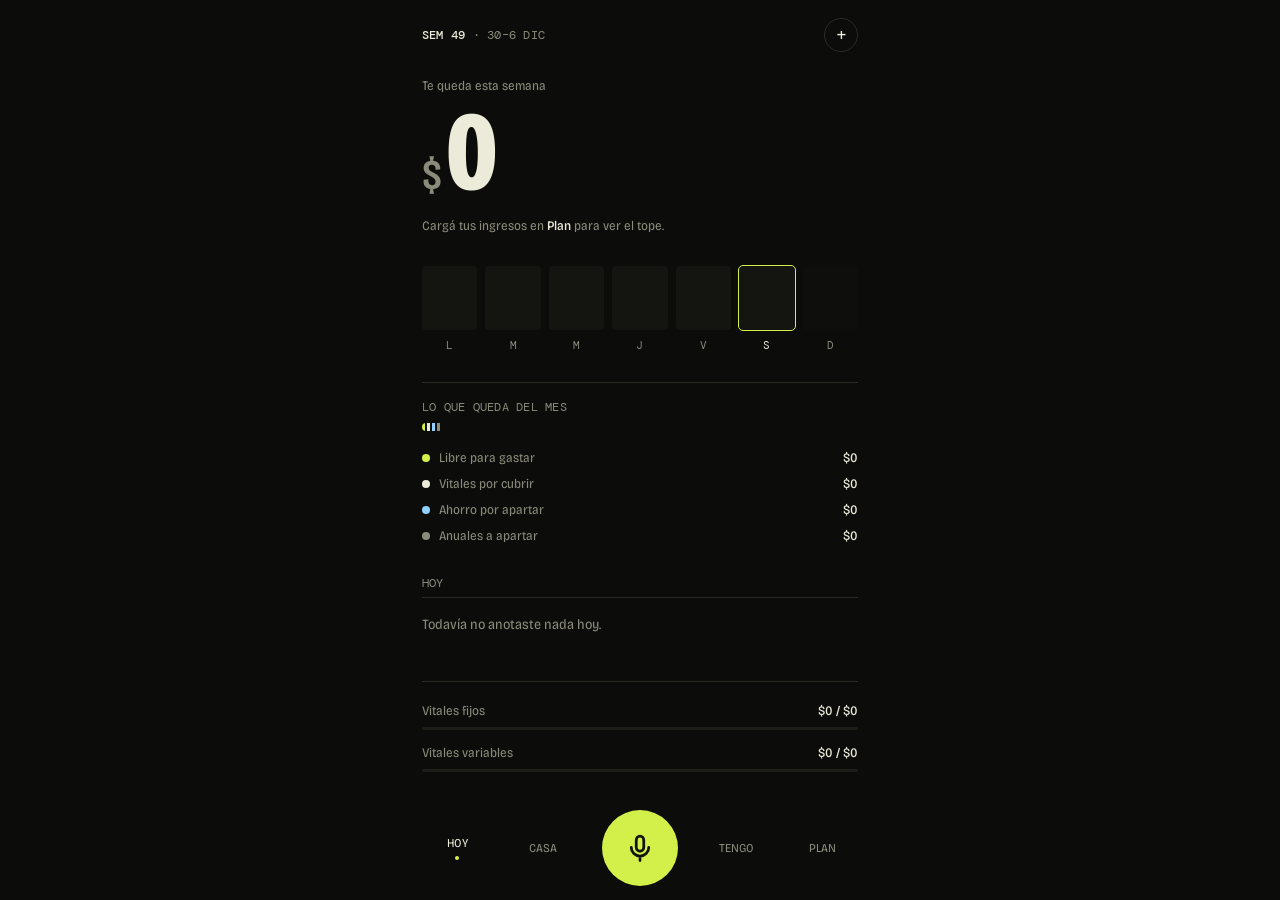
==== index.html @ 39b23d1e "Tope v2: íconos, pesos y dólares, patrimonio neto, bolsillos del mes Co-Authored-By: Claude Sonnet 5" ====
<!doctype html>
<html lang="es-AR">
<head>
<meta charset="utf-8">
<meta name="viewport" content="width=device-width,initial-scale=1,viewport-fit=cover">
<meta name="theme-color" content="#0c0d0b">
<meta name="apple-mobile-web-app-capable" content="yes">
<meta name="mobile-web-app-capable" content="yes">
<link rel="manifest" href="manifest.webmanifest">
<link rel="icon" href="icon.svg" type="image/svg+xml">
<link rel="apple-touch-icon" href="icon-192.png">
<title>Tope</title>
<style>
@font-face{font-family:"Bric";src:url(fonts/display.woff2) format("woff2");font-weight:200 800;font-stretch:75% 100%;font-display:swap}
@font-face{font-family:"Mono";src:url(fonts/mono400.woff2) format("woff2");font-weight:400;font-display:swap}
@font-face{font-family:"Mono";src:url(fonts/mono500.woff2) format("woff2");font-weight:500;font-display:swap}
:root{
  --ink:#0c0d0b; --ink2:#141510; --ink3:#1d1e18; --line:#2a2b23;
  --bone:#ecead9; --mute:#8b8b7b; --acc:#d3f04a; --acc-ink:#12140a; --hot:#ff6b4a;
  --safe-b:env(safe-area-inset-bottom,0px); --safe-t:env(safe-area-inset-top,0px);
}
*{box-sizing:border-box;-webkit-tap-highlight-color:transparent}
html,body{margin:0;height:100%;background:var(--ink);color:var(--bone);overflow:hidden}
body{font-family:"Bric",system-ui,sans-serif;font-stretch:90%;display:flex;justify-content:center}
#app{position:relative;width:100%;max-width:480px;height:100dvh;overflow:hidden;background:var(--ink)}
.mono{font-family:"Mono",ui-monospace,monospace;letter-spacing:.02em}
button{font:inherit;color:inherit;background:none;border:0;padding:0;cursor:pointer}
input,textarea{font:inherit;color:inherit}

/* pantallas */
.screen{position:absolute;inset:0;padding:calc(var(--safe-t) + 18px) 22px calc(112px + var(--safe-b));overflow-y:auto;display:none}
.screen.on{display:block}
.head{display:flex;justify-content:space-between;align-items:center;color:var(--mute);font-size:12px;text-transform:uppercase}
.head b{color:var(--bone);font-weight:500}

/* HOY */
.hero{margin-top:26px}
.hero .lbl{font-size:13px;color:var(--mute)}
.big{font-weight:800;font-stretch:75%;letter-spacing:-.03em;line-height:.9;font-size:clamp(64px,24vw,112px);margin:8px 0 0;font-variant-numeric:tabular-nums;white-space:nowrap}
.big.neg{color:var(--hot)}
.big small{font-size:.38em;letter-spacing:-.02em;margin-right:.08em;font-weight:600;color:var(--mute)}
.sub{margin-top:14px;font-size:13px;color:var(--mute);line-height:1.5}
.sub b{color:var(--bone);font-weight:500}

.week{display:grid;grid-template-columns:repeat(7,1fr);gap:8px;margin-top:30px}
.day{display:flex;flex-direction:column;align-items:center;gap:8px;font-size:11px;color:var(--mute)}
.day .col{width:100%;height:64px;background:var(--ink2);border-radius:4px;position:relative;overflow:hidden}
.day .fill{position:absolute;left:0;right:0;bottom:0;background:var(--bone);opacity:.85}
.day .fill.over{background:var(--hot)}
.day.today{color:var(--bone)}
.day.today .col{outline:1px solid var(--acc)}
.day .dot{width:6px;height:6px;border-radius:50%;border:1px solid var(--mute)}
.day .dot.on{background:var(--acc);border-color:var(--acc)}
.day.fut .col{opacity:.35}

.vit{margin-top:30px;border-top:1px solid var(--line);padding-top:16px}
.row{display:flex;justify-content:space-between;align-items:baseline;gap:12px;font-size:13px;color:var(--mute);padding:5px 0}
.row b{color:var(--bone);font-weight:500}
.meter{height:3px;background:var(--ink3);margin:3px 0 10px;border-radius:2px;overflow:hidden}
.meter i{display:block;height:100%;background:var(--bone)}
.meter i.hot{background:var(--hot)}

.list{margin-top:26px}
.list h3{margin:0 0 6px;font-size:12px;color:var(--mute);font-weight:400;text-transform:uppercase}
.item{display:flex;justify-content:space-between;gap:12px;padding:13px 0;border-top:1px solid var(--line);align-items:baseline}
.item .t{font-size:17px;line-height:1.2}
.item .c{font-size:12px;color:var(--mute);margin-top:3px}
.item .a{font-size:17px;font-variant-numeric:tabular-nums;white-space:nowrap}
.empty{color:var(--mute);font-size:14px;padding:18px 0;border-top:1px solid var(--line)}


/* barra inferior */
.bar{position:absolute;left:0;right:0;bottom:0;padding:14px 14px calc(14px + var(--safe-b));background:linear-gradient(to top,var(--ink) 72%,transparent);display:grid;grid-template-columns:1fr 1fr 1.25fr 1fr 1fr;align-items:center;justify-items:center;z-index:5;pointer-events:none}.bar>*{pointer-events:auto}
.tab{width:100%;font-size:12px;color:var(--mute);text-transform:uppercase;text-align:center;padding:10px 0}
.tab.on{color:var(--bone)}
.tab.on::after{content:"";display:block;width:4px;height:4px;border-radius:50%;background:var(--acc);margin:6px auto 0}
.mic{width:76px;height:76px;border-radius:50%;background:var(--acc);color:var(--acc-ink);display:grid;place-items:center;box-shadow:0 0 0 6px var(--ink)}
.mic svg{width:30px;height:30px}
.mic:active{transform:scale(.96)}
.plus{width:44px;height:44px;border-radius:50%;border:1px solid var(--line);display:grid;place-items:center;font-size:22px;color:var(--bone);background:var(--ink)}

/* sheet */
.veil{position:absolute;inset:0;background:rgba(0,0,0,.6);display:none;z-index:8}
.veil.on{display:block}
.sheet{position:absolute;left:0;right:0;bottom:0;background:var(--ink2);border-radius:22px 22px 0 0;padding:20px 22px calc(22px + var(--safe-b));z-index:9;transform:translateY(105%);transition:transform .26s cubic-bezier(.2,.8,.2,1);max-height:92dvh;overflow-y:auto}
.sheet.on{transform:none}
.sheet .grab{width:38px;height:4px;background:var(--line);border-radius:2px;margin:-8px auto 16px}
.amt{width:100%;background:none;border:0;border-bottom:1px solid var(--line);font-weight:800;font-stretch:75%;letter-spacing:-.04em;font-size:56px;padding:2px 0 8px;outline:none;font-variant-numeric:tabular-nums}
.amt::placeholder{color:var(--ink3)}
.desc{width:100%;background:none;border:0;border-bottom:1px solid var(--line);font-size:18px;padding:14px 0 10px;outline:none;margin-top:6px}
.desc::placeholder{color:var(--mute)}
.chips{display:flex;flex-wrap:wrap;gap:8px;margin-top:16px}
.chip{border:1px solid var(--line);border-radius:999px;padding:9px 14px;font-size:14px;color:var(--bone)}
.chip.on{background:var(--bone);color:var(--ink);border-color:var(--bone)}
.chip.sug{border-color:var(--acc);color:var(--acc)}
.chip.on.sug{background:var(--acc);color:var(--acc-ink)}
.preview{margin-top:16px;font-size:14px;color:var(--mute);min-height:20px;line-height:1.4}
.preview b{color:var(--bone);font-weight:500}
.preview.bad b{color:var(--hot)}
.go{margin-top:14px;width:100%;background:var(--acc);color:var(--acc-ink);border-radius:999px;padding:17px;font-weight:700;font-size:17px}
.go:disabled{background:var(--ink3);color:var(--mute)}
.del{margin-top:6px;width:100%;padding:14px;color:var(--hot);font-size:14px}
.toast{position:absolute;left:22px;right:22px;top:calc(var(--safe-t) + 14px);background:var(--bone);color:var(--ink);padding:13px 16px;border-radius:14px;font-size:14px;z-index:20;opacity:0;transform:translateY(-10px);transition:.25s;pointer-events:none}
.toast.on{opacity:1;transform:none}

/* CASA */
.house{margin:22px -6px 0}
.house svg{width:100%;height:auto;display:block}
.br{transition:opacity .4s}
.br.off{fill:#1e1f17}
.br.on{fill:#8a7f63}
.br.new{fill:var(--acc);animation:blink 2.4s infinite}
@keyframes blink{50%{opacity:.55}}
.smoke circle{fill:var(--mute);opacity:0;animation:up 4s infinite}
.smoke circle:nth-child(2){animation-delay:1.3s}.smoke circle:nth-child(3){animation-delay:2.6s}
@keyframes up{0%{opacity:.5;transform:translate(0,0) scale(.6)}100%{opacity:0;transform:translate(10px,-34px) scale(1.5)}}
.h2{font-weight:800;font-stretch:75%;letter-spacing:-.04em;font-size:40px;line-height:.95;margin:26px 0 6px}
.block{margin-top:26px;border-top:1px solid var(--line);padding-top:16px}
.block h3{margin:0 0 8px;font-weight:400;font-size:12px;color:var(--mute);text-transform:uppercase}
.wk{display:flex;justify-content:space-between;font-size:14px;padding:9px 0;border-top:1px solid var(--line);font-variant-numeric:tabular-nums}
.wk span:first-child{color:var(--mute)}

/* PLAN */
.fld{display:flex;justify-content:space-between;align-items:center;gap:14px;border-top:1px solid var(--line);padding:11px 0;font-size:14px;color:var(--mute)}
.fld input{width:150px;text-align:right;background:var(--ink2);border:1px solid var(--line);border-radius:8px;padding:9px 10px;color:var(--bone);font-size:15px;font-variant-numeric:tabular-nums;outline:none}
.fld input:focus{border-color:var(--acc)}
textarea.big-t{width:100%;min-height:120px;background:var(--ink2);border:1px solid var(--line);border-radius:10px;padding:12px;font-size:13px;outline:none;font-family:"Mono",monospace}
.btn2{margin-top:10px;border:1px solid var(--line);border-radius:999px;padding:12px 18px;font-size:14px}
.btn2.acc{border-color:var(--acc);color:var(--acc)}
.note{font-size:12px;color:var(--mute);line-height:1.5;margin-top:8px}

/* v2: íconos, bolsillos, moneda, patrimonio */
.ic{--c:#8b8b7b;width:36px;height:36px;flex:none;border-radius:11px;display:grid;place-items:center;color:var(--c);background:color-mix(in srgb,var(--c) 15%,transparent)}
.ic svg{width:19px;height:19px;fill:none;stroke:currentColor;stroke-width:1.7;stroke-linecap:round;stroke-linejoin:round}
.ic.sm{width:22px;height:22px;border-radius:7px}.ic.sm svg{width:13px;height:13px}
.item{align-items:center}
.item .l{display:flex;gap:13px;align-items:center;min-width:0}
.item .a{text-align:right}
.item .a small{display:block;font-size:11px;color:var(--mute);margin-top:2px}
.chip{display:inline-flex;align-items:center;gap:8px}
.chip.on .ic{color:var(--ink);background:rgba(12,13,11,.12)}
.chip .ic.sm{margin-left:-6px}
.plus.sm{width:34px;height:34px;font-size:18px;line-height:1}
.seg{display:flex;height:8px;border-radius:4px;overflow:hidden;gap:2px;margin:6px 0 14px}.seg i{display:block;min-width:3px}
.dot2{display:inline-block;width:8px;height:8px;border-radius:50%;margin-right:9px}
.amtrow{display:flex;align-items:flex-end;gap:10px}.amtrow .amt{flex:1;min-width:0}
.cur{display:flex;border:1px solid var(--line);border-radius:999px;padding:3px;margin-bottom:8px;flex:none}
.cur button{padding:7px 12px;border-radius:999px;font-size:13px;color:var(--mute)}
.cur button.on{background:var(--bone);color:var(--ink)}
.nwbig{font-weight:800;font-stretch:75%;letter-spacing:-.04em;line-height:.95;font-size:clamp(46px,15.5vw,76px);margin:10px 0 0;white-space:nowrap;font-variant-numeric:tabular-nums}
.nwbig small{font-size:.4em;color:var(--mute);font-weight:600;margin-right:.1em}
.spark{display:none;width:100%;height:auto;margin-top:20px}
.quick{display:flex;flex-wrap:wrap;gap:8px;margin-top:12px}
#n-view{color:var(--acc);text-transform:uppercase}
</style>
</head>
<body>
<div id="app">

<!-- HOY -->
<section class="screen on" id="s-hoy">
  <div class="head mono"><span id="h-week"></span><button class="plus sm" id="plus" aria-label="Anotar a mano">+</button></div>
  <div class="hero">
    <div class="lbl">Te queda esta semana</div>
    <div class="big" id="big"></div>
    <div class="sub" id="sub"></div>
  </div>
  <div class="week" id="week"></div>
  <div class="vit" id="pock"></div>
  <div class="list"><h3 class="mono">Hoy</h3><div id="today"></div></div>
  <div class="vit" id="vit"></div>
</section>

<!-- CASA -->
<section class="screen" id="s-casa">
  <div class="head mono"><span>La casa</span><span>meta propia</span></div>
  <div class="h2" id="c-title"></div>
  <div class="sub" id="c-sub"></div>
  <div class="house" id="house"></div>
  <div class="block"><h3 class="mono">Ahorro de este mes</h3><div id="c-save"></div></div>
  <div class="block"><h3 class="mono">Colchón</h3><div id="c-cush"></div></div>
  <div class="block"><h3 class="mono">Conciliar con tus cuentas</h3><div id="c-conc"></div></div>
  <div class="block"><h3 class="mono">Semanas</h3><div id="c-weeks"></div></div>
</section>

<!-- TENGO -->
<section class="screen" id="s-tengo">
  <div class="head mono"><span>Patrimonio</span><button class="mono" id="n-view"></button></div>
  <div class="hero"><div class="lbl">Lo que tenés menos lo que debés</div><div class="nwbig" id="nw-big"></div><div class="sub" id="nw-sub"></div></div>
  <svg class="spark" id="nw-spark" viewBox="0 0 300 70"></svg>
  <div class="list"><h3 class="mono">Tengo</h3><div id="nw-a"></div></div>
  <div class="list"><h3 class="mono">Debo</h3><div id="nw-d"></div></div>
  <button class="btn2 acc" id="nw-add">Agregar</button>
</section>

<!-- PLAN -->
<section class="screen" id="s-plan">
  <div class="head mono"><span>Plan</span><span>criterio pesimista</span></div>
  <div class="h2">Los números<br>de base</div>
  <div class="block" id="p-fields"></div>
  <div class="block">
    <h3 class="mono">Cotización del dólar</h3>
    <div class="note" style="margin:0 0 10px">La fijás vos arriba. Si querés, traé la del día y tocá una.</div>
    <button class="btn2 acc" id="fxGo">Ver cotizaciones de hoy</button>
    <div class="quick" id="fxList"></div>
  </div>
  <div class="block" id="p-calc"></div>
  <div class="block">
    <h3 class="mono">Pasame un lote</h3>
    <div class="note" style="margin:0 0 10px">Mandale a Claude la foto del ticket o la captura. Te devuelve líneas con este formato (fecha | monto | categoría | detalle). Pegalas acá.</div>
    <textarea class="big-t" id="lote" placeholder="11/11 | 25000 | Combustible | YPF"></textarea>
    <button class="btn2 acc" id="loteGo">Importar</button>
  </div>
  <div class="block">
    <h3 class="mono">Reglas de categoría</h3>
    <div class="note" style="margin:0 0 10px">Una por línea: palabra = categoría. La app también aprende sola cuando corregís una.</div>
    <textarea class="big-t" id="rules" style="min-height:170px"></textarea>
    <button class="btn2" id="rulesSave">Guardar reglas</button>
  </div>
  <div class="block">
    <h3 class="mono">Respaldo</h3>
    <button class="btn2" id="exp">Copiar todo</button>
    <button class="btn2" id="imp">Pegar respaldo</button>
  </div>
</section>

<div class="bar">
  <button class="tab on" data-t="hoy">Hoy</button>
  <button class="tab" data-t="casa">Casa</button>
  <button class="mic" id="mic" aria-label="Dictar un gasto"><svg viewBox="0 0 24 24" fill="none" stroke="currentColor" stroke-width="2.2" stroke-linecap="round"><rect x="9" y="2.5" width="6" height="12" rx="3"/><path d="M5 11.5a7 7 0 0 0 14 0M12 18.5V22"/></svg></button>
  <button class="tab" data-t="tengo">Tengo</button>
  <button class="tab" data-t="plan">Plan</button>
</div>

<div class="veil" id="veil"></div>
<div class="sheet" id="sheet">
  <div class="grab"></div>
  <div class="amtrow"><input class="amt" id="amt" inputmode="numeric" placeholder="0" autocomplete="off"><div class="cur" id="cur"><button data-k="ARS" class="on">$</button><button data-k="USD">US$</button></div></div><div class="note" id="conv" style="min-height:0;margin:6px 0 0"></div>
  <input class="desc" id="desc" placeholder="¿qué fue? ej: ypf veinticinco mil" autocomplete="off"><div class="note" id="offhint" style="display:none">Tocá el micrófono de tu teclado y decilo. Ej: ypf veinticinco mil</div>
  <div class="chips" id="chips"></div>
  <div class="preview" id="preview"></div>
  <button class="go" id="save">Guardar</button>
  <button class="del" id="del" style="display:none">Borrar este gasto</button>
</div>

<div class="sheet" id="sheet2">
  <div class="grab"></div>
  <div class="cur" id="n-type" style="margin-bottom:12px;width:max-content"><button data-k="A" class="on">Tengo</button><button data-k="D">Debo</button></div>
  <div class="amtrow"><input class="amt" id="n-amt" inputmode="numeric" placeholder="0" autocomplete="off"><div class="cur" id="n-cur"><button data-k="ARS" class="on">$</button><button data-k="USD">US$</button></div></div>
  <input class="desc" id="n-name" placeholder="Nombre. ej: Mercado Pago" autocomplete="off">
  <div class="chips" id="n-kinds"></div>
  <div class="chips"><button class="chip" id="n-off"></button></div>
  <button class="go" id="n-save">Guardar</button>
  <button class="del" id="n-del" style="display:none">Borrar</button>
</div>

<div class="toast" id="toast"></div>
</div>

<script>
/* ============ DATOS BASE ============ */
const CATS=[
 // id, etiqueta, capa
 ["super","Supermercado","fv"],["verdu","Verdulería, carnicería y panadería","fv"],
 ["perra-c","Perra · comida","fv"],["perra-v","Perra · veterinaria","fv"],
 ["farm","Farmacia","fv"],["salud","Salud y doctor","fv"],
 ["ropa-e","Ropa esencial","fv"],["hogar","Hogar y reparaciones","fv"],
 ["comb","Combustible","fv"],["auto","Mantenimiento del auto","fv"],["transp","Transporte","fv"],
 ["alq","Alquiler","ff"],["net","Internet","ff"],["cel","Celular","ff"],["seg-a","Seguro del auto","ff"],
 ["deliv","Delivery","d"],["resto","Restaurante y salidas","d"],["juntada","Juntadas","d"],
 ["ropa-s","Ropa para salir","d"],["regalo","Regalos y gustos","d"],["gym","Gimnasio y deporte","d"],
 ["subs","Suscripciones y streaming","d"],["pelu","Peluquería y cuidado","d"],["tec","Electrónica","d"],
 ["viaje","Vacaciones y viajes","d"],["curso","Cursos y libros","d"],["otro","Otros","d"],
 ["imprev","Imprevisto (sale del fondo)","x"],["anual","Pago de gasto anual","an"],
 ["ah-inv","Ahorro · Inversiones","ah"],["ah-imp","Ahorro · Imprevistos","ah"],["ah-casa","Ahorro · Casa propia","ah"],["ah-vac","Ahorro · Vacaciones","ah"],
 ["in-sueldo","Ingreso · Sueldo","in"],["in-otro","Ingreso · Otros ingresos","in"],["cuentas","Movimiento entre cuentas","x"]
];
const CAT=Object.fromEntries(CATS.map(c=>[c[0],{id:c[0],l:c[1],k:c[2]}]));
const CAPA={ff:"Fijo vital",fv:"Variable vital",d:"Discrecional",x:"Fuera del tope",an:"Anual",ah:"Ahorro",in:"Ingreso"};
/* ---- íconos y colores ---- */
const ICO={
 cart:'<circle cx="9" cy="20" r="1.4"/><circle cx="18" cy="20" r="1.4"/><path d="M3 4h2.5l2.2 11h10.6l2-8H6.2"/>',
 apple:'<path d="M12 7.5c-2-2-6-1-6 4 0 5 3 9 6 9s6-4 6-9c0-5-4-6-6-4z"/><path d="M12 7.5c0-2 1-3.5 3-4.5"/>',
 paw:'<circle cx="6.5" cy="10" r="1.8"/><circle cx="11" cy="6.5" r="1.8"/><circle cx="16" cy="7.5" r="1.8"/><circle cx="19" cy="12" r="1.6"/><path d="M12 12c-3 0-5.5 3-5.5 5.2 0 2 2 2.3 5.5 2.3s5.5-.3 5.5-2.3C17.5 15 15 12 12 12z"/>',
 pill:'<g transform="rotate(-40 12 12)"><rect x="3" y="8.5" width="18" height="7" rx="3.5"/><path d="M12 8.5v7"/></g>',
 heart:'<path d="M12 20s-7-4.4-7-10a4 4 0 0 1 7-2.5A4 4 0 0 1 19 10c0 5.6-7 10-7 10z"/>',
 shirt:'<path d="M8 4L3 7l2 4 3-1v10h8V10l3 1 2-4-5-3a4 4 0 0 1-8 0z"/>',
 home:'<path d="M4 11l8-7 8 7v9H4z"/><path d="M10 20v-6h4v6"/>',
 fuel:'<path d="M5 20V5a1 1 0 0 1 1-1h7a1 1 0 0 1 1 1v15M4 20h11"/><path d="M7.5 8h4M14 9h2.5a1.5 1.5 0 0 1 1.5 1.5V16a1.5 1.5 0 0 0 3 0V8l-3-3"/>',
 car:'<path d="M4 16v-4l2-5h12l2 5v4M4 16h16M4 16v2.5h3V16M17 16v2.5h3V16"/><circle cx="7.5" cy="13" r=".7"/><circle cx="16.5" cy="13" r=".7"/>',
 bus:'<rect x="5" y="4" width="14" height="13" rx="2"/><path d="M5 11h14M8 20v-3M16 20v-3"/><circle cx="8.5" cy="14" r=".7"/><circle cx="15.5" cy="14" r=".7"/>',
 key:'<circle cx="8" cy="12" r="3.5"/><path d="M11.5 12H21M18 12v3M15 12v2"/>',
 wifi:'<path d="M3 9a14 14 0 0 1 18 0M6 12.5a9.5 9.5 0 0 1 12 0M9 16a5 5 0 0 1 6 0"/><circle cx="12" cy="19" r=".8"/>',
 phone:'<rect x="7" y="3" width="10" height="18" rx="2"/><path d="M11 18h2"/>',
 shield:'<path d="M12 3l8 3v6c0 5-3.5 8-8 9-4.5-1-8-4-8-9V6z"/>',
 bag:'<path d="M5 8h14l-1 12H6z"/><path d="M9 8V6a3 3 0 0 1 6 0v2"/>',
 fork:'<path d="M7 3v8M5 3v5a2 2 0 0 0 4 0V3M7 11v10M17 3c-2 2-3 5-3 8h3v10"/>',
 users:'<circle cx="9" cy="8" r="3"/><path d="M3 20c0-3.5 2.7-6 6-6s6 2.5 6 6"/><circle cx="17" cy="9" r="2.4"/><path d="M16 14.2c3 0 5 2 5 5.3"/>',
 gift:'<rect x="4" y="10" width="16" height="10" rx="1"/><rect x="3" y="7" width="18" height="3"/><path d="M12 7v13M12 7c-1.5-3.5-5-3-4.5-.8M12 7c1.5-3.5 5-3 4.5-.8"/>',
 dumbbell:'<path d="M3 10v4M6 8v8M18 8v8M21 10v4M6 12h12"/>',
 play:'<rect x="3" y="5" width="18" height="14" rx="3"/><path d="M10.5 9.5v5l4-2.5z"/>',
 scissors:'<circle cx="6" cy="7" r="2.5"/><circle cx="6" cy="17" r="2.5"/><path d="M8 8.5L20 18M8 15.5L20 6"/>',
 laptop:'<rect x="5" y="5" width="14" height="10" rx="1.5"/><path d="M2.5 19h19"/>',
 plane:'<path d="M21 4L10 14M21 4l-6 17-3-7-7-3z"/>',
 book:'<path d="M5 4h13a1 1 0 0 1 1 1v14a1 1 0 0 1-1 1H5zM5 4v16M9 8h6"/>',
 dots:'<circle cx="6" cy="12" r="1.3"/><circle cx="12" cy="12" r="1.3"/><circle cx="18" cy="12" r="1.3"/>',
 bolt:'<path d="M13 3L5 13h6l-1 8 8-10h-6z"/>',
 cal:'<rect x="4" y="5" width="16" height="15" rx="2"/><path d="M4 10h16M9 3v4M15 3v4"/>',
 trend:'<path d="M3 17l6-6 4 4 8-9M15 6h6v6"/>',
 sun:'<circle cx="12" cy="12" r="4"/><path d="M12 2v3M12 19v3M2 12h3M19 12h3M5 5l2 2M17 17l2 2M19 5l-2 2M7 17l-2 2"/>',
 down:'<path d="M12 3v12M7 10l5 5 5-5M4 20h16"/>',
 swap:'<path d="M4 8h14l-3-3M20 16H6l3 3"/>',
 wallet:'<rect x="3" y="6" width="18" height="13" rx="2"/><path d="M3 10h18M16 14.5h2"/>',
 card:'<rect x="3" y="5" width="18" height="14" rx="2"/><path d="M3 10h18M7 15h4"/>',
 bank:'<path d="M3 9l9-5 9 5M5 9v9M9.5 9v9M14.5 9v9M19 9v9M3 20h18"/>',
 coin:'<circle cx="12" cy="12" r="8.5"/><path d="M12 7.5v9M9.5 10c0-.9 1-1.5 2.5-1.5s2.5.6 2.5 1.5c0 2-5 1-5 3 0 .9 1 1.5 2.5 1.5s2.5-.6 2.5-1.5"/>'
};
const COL={A:"#f2c66d",V:"#c3a2ff",R:"#ff8f7a",S:"#8fd0ff",G:"#9be3a3",P:"#ff9fcf",L:"#d3f04a",M:"#8b8b7b"};
const CI={super:["cart","A"],verdu:["apple","A"],"perra-c":["paw","V"],"perra-v":["paw","V"],farm:["pill","R"],salud:["heart","R"],"ropa-e":["shirt","P"],hogar:["home","S"],comb:["fuel","G"],auto:["car","G"],transp:["bus","G"],alq:["key","S"],net:["wifi","S"],cel:["phone","S"],"seg-a":["shield","S"],deliv:["bag","A"],resto:["fork","A"],juntada:["users","A"],"ropa-s":["shirt","P"],regalo:["gift","P"],gym:["dumbbell","G"],subs:["play","V"],pelu:["scissors","P"],tec:["laptop","S"],viaje:["plane","S"],curso:["book","V"],otro:["dots","M"],imprev:["bolt","R"],anual:["cal","M"],"ah-inv":["trend","L"],"ah-imp":["shield","L"],"ah-casa":["home","L"],"ah-vac":["sun","L"],"in-sueldo":["down","L"],"in-otro":["down","L"],cuentas:["swap","M"]};
function icoHtml(n,c,sm){return `<span class="ic${sm?" sm":""}" style="--c:${COL[c]||c}"><svg viewBox="0 0 24 24">${ICO[n]||ICO.dots}</svg></span>`}
function ic(id,sm){const x=CI[id]||["dots","M"];return icoHtml(x[0],x[1],sm)}
/* patrimonio: id, etiqueta, ícono, color, moneda habitual, 1=es algo que tengo */
const KINDS=[["cuenta","Cuenta o efectivo","wallet","S","ARS",1],["nexo","Nexo","coin","L","USD",1],["inv","Inversiones","trend","L","USD",1],["acc","Acciones","trend","A","USD",1],["cripto","Cripto","coin","A","USD",1],["auto","Auto","car","G","ARS",1],["inm","Inmueble","home","S","USD",1],["tarj","Tarjeta","card","R","ARS",0],["prest","Préstamo","bank","R","ARS",0],["otro","Otro","dots","M","ARS",1]];
const fmtU=n=>{const r=Math.round(n);return (r<0?"-":"")+"US$ "+Math.abs(r).toLocaleString("es-AR")};
const DEF_RULES=`ypf=comb
shell=comb
axion=comb
nafta=comb
gnc=comb
coto=super
carrefour=super
jumbo=super
disco=super
dia=super
changomas=super
super=super
verdu=verdu
carnicer=verdu
panader=verdu
pan=verdu
fiambre=verdu
pro plan=perra-c
royal canin=perra-c
balanceado=perra-c
alimento=perra-c
vet=perra-v
vacuna=perra-v
farmacia=farm
farmacity=farm
medicamento=farm
doctor=salud
consulta=salud
pedidosya=deliv
pedidos ya=deliv
rappi=deliv
delivery=deliv
resto=resto
restaurante=resto
cafe=resto
café=resto
bar=resto
birra=resto
cerveza=resto
pizza=resto
empanadas=resto
helado=resto
asado=resto
netflix=subs
spotify=subs
youtube=subs
apple=subs
gimnasio=gym
gym=gym
uber=transp
cabify=transp
sube=transp
colectivo=transp
tren=transp
alquiler=alq
internet=net
flow=net
celular=cel
claro=cel
movistar=cel
seguro=seg-a
peluquer=pelu
ropa=ropa-e
remera=ropa-e
zapatillas=ropa-e
buzo=ropa-e
regalo=regalo
mercadolibre=otro
mercado libre=otro
curso=curso
libro=curso
inversion=ah-inv
inversión=ah-inv
sueldo=in-sueldo
cobre=in-sueldo`;
const DEF_PLAN={sA:0,sC:0,bono:0,fx:1500,otros:0,pct:25,wk:4,ff:0,fv:0,colchonActual:0,guerra:0,metaUSD:100000,casaUSD0:0,
  anuales:[["VTV del auto",0,1],["Revisión de GNC (oblea)",0,1],["Patente",0,1],["Matrícula",0,1]]};

/* ============ ESTADO ============ */
const KEY="tope.v1";
let S=load();
function load(){try{const j=JSON.parse(localStorage.getItem(KEY));if(j&&j.e){j.plan=Object.assign({},DEF_PLAN,j.plan);j.wkTope=j.wkTope||{};j.checks=j.checks||[];j.nw=j.nw||{items:[]};j.nwHist=j.nwHist||{};return j}}catch(e){}
  return {e:[],plan:JSON.parse(JSON.stringify(DEF_PLAN)),rules:DEF_RULES,wkTope:{},checks:[],start:null,nw:{items:[]},nwHist:{},v:3}}
function save(){try{localStorage.setItem(KEY,JSON.stringify(S))}catch(e){}}
const $=id=>document.getElementById(id);

/* ============ FECHAS / DINERO ============ */
const iso=d=>d.getFullYear()+"-"+String(d.getMonth()+1).padStart(2,"0")+"-"+String(d.getDate()).padStart(2,"0");
const fromIso=s=>{const [y,m,d]=s.split("-").map(Number);return new Date(y,m-1,d)};
const addDays=(d,n)=>{const x=new Date(d);x.setDate(x.getDate()+n);return x};
const monday=d=>{const x=new Date(d);x.setHours(0,0,0,0);const w=(x.getDay()+6)%7;x.setDate(x.getDate()-w);return x};
const NOW=()=>window.__now?new Date(window.__now):new Date();
const fmt=n=>{const r=Math.round(n);return (r<0?"-":"")+"$"+Math.abs(r).toLocaleString("es-AR")};
const MES=["ene","feb","mar","abr","may","jun","jul","ago","sep","oct","nov","dic"];
const DIAS=["L","M","M","J","V","S","D"];
const norm=s=>s.toLowerCase().normalize("NFD").replace(/[̀-ͯ]/g,"");

/* ============ CÁLCULO ============ */
function lastBiz(y,m){const d=new Date(y,m+1,0);while(d.getDay()===0||d.getDay()===6)d.setDate(d.getDate()-1);return d}
function monthKey(d){return d.getFullYear()+"-"+String(d.getMonth()+1).padStart(2,"0")}
function incM(e){ // a qué mes cuenta un ingreso: si cae el último día hábil o después, es del mes siguiente
  if(e.m)return e.m;
  const d=fromIso(e.d), lb=lastBiz(d.getFullYear(),d.getMonth());
  return d>=lb?monthKey(new Date(d.getFullYear(),d.getMonth()+1,1)):monthKey(d);
}
function vitBase(kind,est){ // promedio de los últimos 4 meses completos; sin historial, el estimado inicial
  const now=NOW(), tot=[];
  for(let i=1;i<=4;i++){
    const mk=monthKey(new Date(now.getFullYear(),now.getMonth()-i,1));
    const t=S.e.filter(e=>e.d.slice(0,7)===mk&&CAT[e.c].k===kind).reduce((a,e)=>a+e.a,0);
    if(t>0)tot.push(t);
  }
  if(!tot.length)return {v:est,auto:false,n:0};
  const avg=tot.reduce((a,b)=>a+b,0)/tot.length;
  return {v:Math.max(avg,tot[0]),auto:true,n:tot.length}; // pesimista: nunca menos que el mes más reciente
}
function planCalc(){
  const p=S.plan, now=NOW(), mk=iso(now).slice(0,7);
  const anual=13*(p.sA+p.sC)+4*p.bono*p.fx+12*p.otros;
  const esp=anual/12, ahorro=esp*p.pct/100;
  const prov=p.anuales.reduce((a,x)=>a+(x[1]&&x[2]?x[1]/(x[2]*12):0),0);
  const sp=k=>S.e.filter(e=>e.d.slice(0,7)===mk&&CAT[e.c].k===k).reduce((a,e)=>a+e.a,0);
  const ffS=sp("ff"), fvS=sp("fv");
  const bF=vitBase("ff",p.ff), bV=vitBase("fv",p.fv);
  const ff=Math.max(ffS,bF.v), fv=Math.max(fvS,bV.v);
  const libre=esp-ahorro-ff-fv-prov;
  const tope=Math.max(libre,0)/p.wk;
  return {anual,esp,ahorro,prov,ffS,fvS,ff,fv,libre,tope,vit:bF.v+bV.v,bF,bV,ahS:sp("ah"),extras:S.e.filter(e=>incM(e)===mk&&e.c==="in-otro").reduce((a,e)=>a+e.a,0),mk};
}
function discIn(a,b){ // gasto discrecional entre fechas iso inclusive
  return S.e.filter(e=>e.d>=a&&e.d<=b&&CAT[e.c].k==="d").reduce((s,e)=>s+e.a,0);
}
function state(){
  const c=planCalc(), now=NOW(), mon=monday(now), monI=iso(mon);
  if(!S.start){S.start=monI;save()}
  if(!S.wkTope[monI]){S.wkTope[monI]=c.tope;save()}
  let carry=0; const weeks=[];
  for(let w=fromIso(S.start);iso(w)<monI;w=addDays(w,7)){
    const wi=iso(w), t=S.wkTope[wi]??c.tope, sp=discIn(wi,iso(addDays(w,6)));
    carry+=t-sp;
    weeks.push({w:wi,t,sp,carry});
  }
  const spentWeek=discIn(monI,iso(addDays(mon,6)));
  const tope=S.wkTope[monI];
  const left=tope+carry-spentWeek;
  const dow=(now.getDay()+6)%7, daysLeft=7-dow;
  const first=iso(new Date(now.getFullYear(),now.getMonth(),1)),last=iso(new Date(now.getFullYear(),now.getMonth()+1,0));
  let cIn=0;weeks.forEach(w=>{if(iso(addDays(fromIso(w.w),6))<first)cIn=w.carry});
  const spentMonth=discIn(first,last),monthCap=c.libre+cIn,monthLeft=monthCap-spentMonth;
  return {c,mon,monI,carry,weeks,spentWeek,tope,left,daysLeft,perDay:left/daysLeft,todayI:iso(now),spentMonth,monthCap,monthLeft};
}

/* ============ RENDER ============ */
function render(){
  const st=state(), now=NOW();
  const sd=st.mon, ed=addDays(sd,6);
  $("h-week").innerHTML=`<b>Sem ${weekNum(sd)}</b> · ${sd.getDate()}–${ed.getDate()} ${MES[ed.getMonth()]}`;
  
  const big=$("big"); big.className="big"+(st.left<0?" neg":"");
  big.innerHTML=`<small>$</small>${(st.left<0?"−":"")+Math.abs(Math.round(st.left)).toLocaleString("es-AR")}`;
  const carryTxt=st.weeks.length?` ${st.carry>=0?"+":"−"} <b>${fmt(Math.abs(st.carry))}</b> de arrastre`:"";
  $("sub").innerHTML=(st.left<0
    ? `Te pasaste. Arrancás la próxima con <b>${fmt(st.left)}</b>.`
    : `<b>${fmt(st.perDay)}</b> por día hasta el domingo`)+`<br>(mes: <b>${fmt(st.monthLeft)}</b>)`;
  if(!st.c.esp)$("sub").innerHTML="Cargá tus ingresos en <b>Plan</b> para ver el tope.";
  const dayLimit=Math.max(st.tope/7,1);
  let h="";
  for(let i=0;i<7;i++){
    const d=addDays(st.mon,i), di=iso(d), sp=discIn(di,di), fut=di>st.todayI;
    const pct=Math.min(100,sp/(dayLimit*2)*100);
    h+=`<div class="day ${di===st.todayI?"today":""} ${fut?"fut":""}"><div class="col"><div class="fill ${sp>dayLimit*1.5?"over":""}" style="height:${pct}%"></div></div><span class="mono">${DIAS[i]}</span></div>`;
  }
  $("week").innerHTML=h;
  const c=st.c;
  $("vit").innerHTML=`
   <div class="row"><span>Vitales fijos</span><b>${fmt(c.ffS)} / ${fmt(c.bF.v)}</b></div>
   <div class="meter"><i class="${c.ffS>c.bF.v?"hot":""}" style="width:${Math.min(100,c.ffS/Math.max(c.bF.v,1)*100)}%"></i></div>
   <div class="row"><span>Vitales variables</span><b>${fmt(c.fvS)} / ${fmt(c.bV.v)}</b></div>
   <div class="meter"><i class="${c.fvS>c.bV.v?"hot":""}" style="width:${Math.min(100,c.fvS/Math.max(c.bV.v,1)*100)}%"></i></div>`;
  const td=S.e.filter(e=>e.d===st.todayI).sort((a,b)=>b.ts-a.ts);
  $("today").innerHTML=td.length?td.map(e=>`<div class="item" data-id="${e.id}"><div class="l">${ic(e.c)}<div><div class="t">${esc(e.t||CAT[e.c].l)}</div><div class="c mono">${CAT[e.c].l}${e.cur==="USD"?" · US$ "+e.u:""}</div></div></div><div class="a">${fmt(e.a)}</div></div>`).join(""):`<div class="empty">Todavía no anotaste nada hoy.</div>`;
  renderCasa(st);renderPlan(st);renderPock(st);renderTengo();
}
function weekNum(d){const t=new Date(d);t.setDate(t.getDate()+3);const y=new Date(t.getFullYear(),0,4);return 1+Math.round(((t-y)/864e5-3+((y.getDay()+6)%7))/7)}
function esc(s){return (s||"").replace(/[&<>"]/g,m=>({"&":"&amp;","<":"&lt;",">":"&gt;",'"':"&quot;"}[m]))}

/* ---- la casa de ladrillos ---- */
const POLY=[[30,114],[150,24],[270,114],[270,246],[30,246]];
let BRICKS=null;
function bricks(){
  if(BRICKS)return BRICKS;
  const inside=(x,y)=>{let c=false;for(let i=0,j=POLY.length-1;i<POLY.length;j=i++){const [xi,yi]=POLY[i],[xj,yj]=POLY[j];if(((yi>y)!==(yj>y))&&(x<(xj-xi)*(y-yi)/(yj-yi)+xi))c=!c}return c};
  const bw=16,bh=9,list=[];
  for(let r=0;;r++){
    const y=246-bh*(r+1);if(y<22)break;const off=(r%2)*bw/2;
    for(let x=30-off;x<270;x+=bw){
      const x0=Math.max(x,30),x1=Math.min(x+bw,270);if(x1-x0<5)continue;
      if(inside((x0+x1)/2,y+bh/2))list.push({x:x0,y,w:x1-x0,h:bh});
    }
  }
  return BRICKS=list;
}
function casaProgress(){
  const fx=S.plan.fx||1500, meta=S.plan.metaUSD||100000;
  const ars=S.e.filter(e=>e.c==="ah-casa").reduce((a,e)=>a+e.a,0);
  const usd=(S.plan.casaUSD0||0)+ars/fx;
  const st=state(), wkARS=S.e.filter(e=>e.c==="ah-casa"&&e.d>=st.monI&&e.d<=iso(addDays(st.mon,6))).reduce((a,e)=>a+e.a,0);
  return {usd,meta,pct:Math.min(100,usd/meta*100),wkUSD:wkARS/fx};
}
function renderCasa(st){const liq=S.nw.items.filter(i=>i.kind==="cuenta"&&!i.debt&&!i.off).reduce((a,i)=>a+toARS(i),0);
  const B=bricks(), N=B.length, cp=casaProgress();
  const exact=cp.pct/100*N, full=Math.floor(exact), part=exact-full;
  const newN=Math.min(full,Math.ceil(cp.wkUSD/cp.meta*N));
  let svg=`<svg viewBox="0 0 300 258" role="img" aria-label="La casa, hecha de ladrillos"><defs><clipPath id="cp"><polygon points="${POLY.map(p=>p.join(",")).join(" ")}"/></clipPath></defs>
  <g class="smoke"><circle cx="223" cy="30" r="5"/><circle cx="223" cy="30" r="5"/><circle cx="223" cy="30" r="5"/></g>
  <rect x="212" y="36" width="20" height="46" fill="#1d1e18"/><g clip-path="url(#cp)">`;
  B.forEach((b,i)=>{
    let cls="br off",st2="";
    if(i<full-newN)cls="br on";else if(i<full)cls="br new";else if(i===full&&part>0.02){cls=cp.wkUSD>0?"br new":"br on";st2=` style="opacity:${(0.35+part*0.65).toFixed(2)}"`}
    svg+=`<rect class="${cls}"${st2} x="${b.x.toFixed(1)}" y="${b.y}" width="${(b.w-1.6).toFixed(1)}" height="${b.h-1.6}" rx="1.2"/>`;
  });
  svg+=`</g><polygon points="${POLY.map(p=>p.join(",")).join(" ")}" fill="none" stroke="#2a2b23" stroke-width="1.5" stroke-linejoin="round"/></svg>`;
  $("house").innerHTML=svg;
  const pctStr=cp.pct.toLocaleString("es-AR",{minimumFractionDigits:cp.pct<10?1:0,maximumFractionDigits:1});
  $("c-title").innerHTML=`${pctStr}%<br>de la casa`;
  const perBrick=cp.meta/N;
  $("c-sub").innerHTML="";
  const c=st.c, posible=(S.plan.sA+S.plan.sC+S.plan.otros)+c.extras-(c.esp-c.ahorro);
  $("c-save").innerHTML=`
   <div class="row"><span>Ahorro posible este mes</span><b>${fmt(Math.max(posible,0))}</b></div>
   <div class="row"><span>Anotado como ahorro</span><b>${fmt(c.ahS)}</b></div>
   <div class="meter"><i style="width:${Math.min(100,c.ahS/Math.max(posible,1)*100)}%"></i></div>
   <div class="row"><span>Objetivo del mes (promedio)</span><b>${fmt(c.ahorro)}</b></div>
   <div class="row"><span>Objetivo del año</span><b>${fmt(c.anual*S.plan.pct/100)}</b></div>`;
  const obj=6*c.vit, act=S.plan.colchonActual||0;
  $("c-cush").innerHTML=`<div class="row"><span>Gastos vitales por mes</span><b>${fmt(c.vit)}</b></div><div class="row"><span>Objetivo, 6 meses</span><b>${fmt(obj)}</b></div><div class="row"><span>Lo que tienen apartado</span><b>${fmt(act)}</b></div><div class="meter"><i style="width:${Math.min(100,act/Math.max(obj,1)*100)}%"></i></div>${act?`<div class="row"><span>Cubre</span><b>${(act/c.vit).toFixed(1)} meses</b></div>`:""}`;
  const prev=S.checks[S.checks.length-1];
  if(!window.__pend)$("c-conc").innerHTML=`${prev?`<div class="note" style="margin:0 0 10px">Última vez: ${prev.d.split("-").reverse().join("/")} · ${fmt(prev.bal)}</div>`:""}
   <div class="fld" style="border-top:0;padding:0"><span>Plata total hoy</span><input id="c-bal" inputmode="numeric" placeholder="${liq?fmt(liq):"$"}"></div>
   <button class="btn2 acc" id="concGo">Conciliar</button>`;
  const rows=[...st.weeks].reverse().slice(0,8).map(w=>`<div class="wk mono"><span>${fromIso(w.w).getDate()} ${MES[fromIso(w.w).getMonth()]}</span><span>${fmt(w.sp)} de ${fmt(w.t)}</span></div>`).join("");
  $("c-weeks").innerHTML=rows||`<div class="empty">Cuando cierre la primera semana aparece acá.</div>`;
}
function renderPlan(st){
  const p=S.plan, fields=[["sA","Sueldo Andrés"],["sC","Sueldo Cande (base)"],["bono","Bono Cande, USD (×4 al año)"],["fx","Dólar para convertir"],["otros","Otros ingresos fijos por mes"],["pct","% de ahorro"],["wk","Semanas por mes"],["ff","Vitales fijos · solo el primer mes"],["fv","Vitales variables · solo el primer mes"],["colchonActual","Colchón actual"],["metaUSD","Casa propia: meta (USD)"],["casaUSD0","Ya ahorrado para la casa (USD)"]];
  const act=document.activeElement&&document.activeElement.dataset&&document.activeElement.dataset.f;
  if(!$("p-fields").dataset.ok){
    $("p-fields").dataset.ok=1;
    $("p-fields").innerHTML=`<h3 class="mono">Ingresos y fijos</h3>`+fields.map(f=>`<div class="fld"><span>${f[1]}</span><input data-f="${f[0]}" inputmode="decimal" value="${p[f[0]]??0}"></div>`).join("")+
    `<h3 class="mono" style="margin-top:22px">Gastos anuales (se prorratean)</h3>`+p.anuales.map((a,i)=>`<div class="fld"><span>${a[0]}<br><span style="font-size:11px">cada ${a[2]} año</span></span><input data-an="${i}" inputmode="decimal" value="${a[1]}"></div>`).join("");
    document.querySelectorAll("#p-fields input").forEach(inp=>inp.addEventListener("input",()=>{
      const v=parseFloat(String(inp.value).replace(",","."))||0;
      if(inp.dataset.f)S.plan[inp.dataset.f]=v; else S.plan.anuales[+inp.dataset.an][1]=v;
      delete S.wkTope[state().monI];save();render()}));
  }
  const c=st.c;
  $("p-calc").innerHTML=`<h3 class="mono">Cómo sale el tope</h3>
   <div class="row"><span>Ingreso mensual esperado (todo el año ÷ 12)</span><b>${fmt(c.esp)}</b></div>
   <div class="row"><span>− Ahorro</span><b>${fmt(c.ahorro)}</b></div>
   <div class="row"><span>− Vitales fijos${c.bF.auto?` · prom. ${c.bF.n} m`:""}</span><b>${fmt(c.ff)}</b></div>
   <div class="row"><span>− Vitales variables${c.bV.auto?` · prom. ${c.bV.n} m`:""}</span><b>${fmt(c.fv)}</b></div>
   <div class="row"><span>− Provisión de anuales</span><b>${fmt(c.prov)}</b></div>
   <div class="row"><span>= Plata libre del mes</span><b>${fmt(c.libre)}</b></div>
   <div class="row"><span>Tope por semana</span><b>${fmt(c.tope)}</b></div>`;
  if(document.activeElement!==$("rules"))$("rules").value=S.rules;
}

/* ============ NAVEGACIÓN ============ */
document.querySelectorAll(".tab").forEach(b=>b.onclick=()=>{
  document.querySelectorAll(".tab").forEach(x=>x.classList.toggle("on",x===b));
  document.querySelectorAll(".screen").forEach(s=>s.classList.remove("on"));
  $("s-"+b.dataset.t).classList.add("on");
});

/* ============ PARSER DE VOZ / TEXTO ============ */
const NUM={cero:0,un:1,uno:1,una:1,dos:2,tres:3,cuatro:4,cinco:5,seis:6,siete:7,ocho:8,nueve:9,diez:10,once:11,doce:12,trece:13,catorce:14,quince:15,dieciseis:16,diecisiete:17,dieciocho:18,diecinueve:19,veinte:20,veintiun:21,veintiuno:21,veintidos:22,veintitres:23,veinticuatro:24,veinticinco:25,veintiseis:26,veintisiete:27,veintiocho:28,veintinueve:29,treinta:30,cuarenta:40,cincuenta:50,sesenta:60,setenta:70,ochenta:80,noventa:90,cien:100,ciento:100,doscientos:200,trescientos:300,cuatrocientos:400,quinientos:500,seiscientos:600,setecientos:700,ochocientos:800,novecientos:900};
const MULT={mil:1000,luca:1000,lucas:1000,k:1000,palo:1e6,palos:1e6,millon:1e6,millones:1e6};
function digitVal(t){
  if(/^\d{1,3}(\.\d{3})+$/.test(t))return +t.replace(/\./g,"");
  if(/^\d+,\d+$/.test(t))return parseFloat(t.replace(",","."));
  if(/^\d+(\.\d+)?$/.test(t))return parseFloat(t);
  return null;
}
function parseSpoken(raw){
  let cur="ARS";const CRE=/\b(d[oó]lar(es)?|usd|verdes?)\b|u\$s|us\$/gi;
  if(CRE.test(raw)){cur="USD";raw=raw.replace(CRE," ")}
  const clean=t=>t.toLowerCase().replace(/\$/g," ").replace(/\bpesos?\b/g," ").replace(/(\d)\s*k\b/g,"$1 k").replace(/[¿?¡!,;:]+(?!\d)/g," ");
  let text=clean(raw), date=iso(NOW());
  if(/\banteayer\b/.test(norm(text))){date=iso(addDays(NOW(),-2));text=text.replace(/anteayer/i," ")}
  else if(/\bayer\b/.test(norm(text))){date=iso(addDays(NOW(),-1));text=text.replace(/\bayer\b/i," ")}
  const orig=text.split(/\s+/).filter(Boolean), toks=orig.map(norm);
  const isNum=(t,i)=>digitVal(t)!==null||t in NUM||t in MULT||(t==="y"&&i>0&&i<toks.length-1&&((toks[i-1] in NUM)||digitVal(toks[i-1])!==null)&&(toks[i+1] in NUM));
  let best=null,i=0;
  while(i<toks.length){
    if(isNum(toks[i],i)&&toks[i]!=="y"){let j=i;while(j<toks.length&&isNum(toks[j],j))j++;
      if(!best||(j-i)>(best[1]-best[0]))best=[i,j];i=j}else i++;
  }
  if(best&&best[1]-best[0]===1&&["un","una","uno"].includes(toks[best[0]]))best=null;
  let amount=0,desc=orig.join(" ");
  if(best){
    let total=0,cur=0;
    for(let k=best[0];k<best[1];k++){
      const t=toks[k];
      if(t==="y")continue;
      const dv=digitVal(t);
      if(dv!==null){cur+=dv;continue}
      if(t in NUM){cur+=NUM[t];continue}
      if(t in MULT){total+=(cur||1)*MULT[t];cur=0}
    }
    amount=Math.round(total+cur);
    desc=orig.filter((_,k)=>k<best[0]||k>=best[1]).join(" ").replace(/\s+(de|en|a|por|con|el|la|los|las|un|una)$/i,"").trim();
    desc=desc.replace(/^(gast[eé]|pagu[eé]|compr[eé]|puse|cargu[eé])\s+/i,"").replace(/^(de|en)\s+/i,"").trim();
  }
  desc=desc.charAt(0).toUpperCase()+desc.slice(1);
  return {amount,desc,date,cur};
}
function rulesList(){return S.rules.split("\n").map(l=>l.split("=")).filter(x=>x.length===2).map(x=>[norm(x[0].trim()),x[1].trim()]).filter(x=>x[0]&&CAT[x[1]])
  .sort((a,b)=>b[0].length-a[0].length)}
function guessCat(desc){
  const t=" "+norm(desc)+" ";
  for(const [k,c] of rulesList()){
    const exact=["pan","bar","dia","sube","gym","tren","flow"].includes(k);
    const re=new RegExp("(^|[^a-z])"+k.replace(/[.*+?^${}()|[\]\\]/g,"\\$&")+(exact?"([^a-z]|$)":""));
    if(re.test(t))return c;
  }
  return null;
}
function learn(desc,cat){
  const w=norm(desc).split(/\s+/).find(x=>x.length>2&&!(x in NUM)&&!(x in MULT));
  if(!w||guessCat(w))return;
  S.rules+="\n"+w+"="+cat;save();
}

/* ============ SHEET DE CARGA ============ */
let draft=null;
function openSheet(d){
  draft=Object.assign({id:null,amount:0,desc:"",cat:null,date:iso(NOW())},d||{});draft.cur=draft.cur||"ARS";drawCur();
  $("amt").value=draft.amount?draft.amount.toLocaleString("es-AR"):"";
  $("desc").value=draft.desc||"";
  $("del").style.display=draft.id?"block":"none";$("offhint").style.display="none";
  $("save").textContent=draft.id?"Guardar cambios":"Guardar";
  drawChips();preview();
  $("veil").classList.add("on");$("sheet").classList.add("on");
  if(!draft.amount)setTimeout(()=>$("amt").focus(),250);
}
function closeSheet(){$("veil").classList.remove("on");$("sheet").classList.remove("on");$("amt").blur();$("desc").blur();draft=null}
$("veil").onclick=()=>{closeSheet();closeD2()};
function freq(){const f={};S.e.forEach(e=>f[e.c]=(f[e.c]||0)+1);return f}
let allCats=false;
function drawChips(){
  const f=freq(), skip=new Set(["in","ah"]);
  let list=CATS.filter(c=>!["in","ah"].includes(c[2])).map(c=>c[0]);
  list.sort((a,b)=>(f[b]||0)-(f[a]||0));
  const top=allCats?list.concat(CATS.filter(c=>["in","ah"].includes(c[2])).map(c=>c[0])):list.slice(0,9);
  if(draft.cat&&!top.includes(draft.cat))top.unshift(draft.cat);
  $("chips").innerHTML=top.map(id=>`<button class="chip ${draft.cat===id?"on":""} ${draft.sug===id?"sug":""}" data-c="${id}">${ic(id,1)}${CAT[id].l}</button>`).join("")+
    `<button class="chip" id="more">${allCats?"menos":"más…"}</button>`;
  $("chips").querySelectorAll("[data-c]").forEach(b=>b.onclick=()=>{draft.cat=b.dataset.c;if(CAT[draft.cat].k==="in")draft.m=incM({d:draft.date,c:draft.cat});drawChips();preview()});
  $("more").onclick=()=>{allCats=!allCats;drawChips()};
}
function preview(){
  const a=dARS(), ok=(draft.amount||0)>0&&draft.cat;
  $("conv").textContent=draft.cur==="USD"&&draft.amount?"= "+fmt(a)+" al dólar de "+fmt(S.plan.fx):"";
  $("save").disabled=!ok;
  const el=$("preview"); el.className="preview";
  if(!draft.cat){el.innerHTML=a?"Elegí la categoría.":"";return}
  const k=CAT[draft.cat].k, st=state();
  if(k==="d"){
    let prev=st.left-a+(draft.id?(S.e.find(e=>e.id===draft.id)||{a:0}).a:0);
    el.innerHTML=`Con esto te quedan <b>${fmt(prev)}</b> esta semana.`;
    if(prev<0)el.classList.add("bad");
  }else if(k==="in"){
    if(!draft.m)draft.m=incM({d:draft.date,c:draft.cat});
    el.innerHTML=`<button class="chip" id="mtog">Cuenta para ${MES[+draft.m.slice(5)-1]} · cambiar</button>`;
    $("mtog").onclick=()=>{const y=+draft.m.slice(0,4),m=+draft.m.slice(5);draft.m=monthKey(new Date(y,m,1));preview()};
  }else if(k==="ah"||k==="x"||k==="an")el.innerHTML=`No toca el tope: <b>${CAPA[k].toLowerCase()}</b>.`;
  else el.innerHTML=`Cuenta como <b>${CAPA[k].toLowerCase()}</b>. No baja el tope hasta pasar lo estimado.`;
}
$("amt").addEventListener("input",()=>{
  draft.amtTouched=true;
  const d=$("amt").value.replace(/[^\d]/g,"");draft.amount=d?parseInt(d,10):0;
  $("amt").value=draft.amount?draft.amount.toLocaleString("es-AR"):"";preview()});
$("desc").addEventListener("input",()=>{
  draft.desc=$("desc").value;
  const t=parseSpoken(draft.desc);
  if(!draft.curTouched){draft.cur=t.cur;drawCur()}
  if(!draft.amtTouched&&t.amount){draft.amount=t.amount;$("amt").value=t.amount.toLocaleString("es-AR")}
  else if(!draft.amtTouched&&!t.amount&&!draft.id){draft.amount=0;$("amt").value=""}
  const g=guessCat(draft.desc);
  if(g){draft.sug=g;if(!draft.userCat)draft.cat=g}
  drawChips();preview()});
document.addEventListener("click",e=>{if(e.target.closest&&e.target.closest(".chip[data-c]")&&draft)draft.userCat=true});
$("save").onclick=()=>{
  if(!draft||!(draft.amount>0)||!draft.cat)return;
  if(!draft.amtTouched&&!draft.id){const t=parseSpoken(draft.desc);if(t.amount===draft.amount&&t.desc)draft.desc=t.desc}
  if(draft.id){const e=S.e.find(x=>x.id===draft.id);Object.assign(e,{a:dARS(),cur:undefined,u:undefined,fx:undefined,...curF(),c:draft.cat,t:draft.desc,d:draft.date});if(CAT[draft.cat].k==="in")e.m=draft.m;else delete e.m}
  else S.e.push({id:Date.now().toString(36)+Math.random().toString(36).slice(2,5),d:draft.date,a:dARS(),...curF(),c:draft.cat,t:draft.desc,ts:Date.now(),...(CAT[draft.cat].k==="in"&&draft.m?{m:draft.m}:{})});
  if(draft.desc&&draft.cat&&draft.cat!==guessCat(draft.desc))learn(draft.desc,draft.cat);
  const k=CAT[draft.cat].k,wasNew=!draft.id;
  save();const before=draft;closeSheet();render();
  if(wasNew){const st=state();toast(k==="d"?`Anotado. Te quedan ${fmt(st.left)} esta semana.`:"Anotado.")}
};
$("del").onclick=()=>{S.e=S.e.filter(e=>e.id!==draft.id);save();closeSheet();render();toast("Borrado.")};
$("plus").onclick=()=>{allCats=false;openSheet()};
$("today").onclick=e=>{const it=e.target.closest(".item");if(!it)return;const x=S.e.find(q=>q.id===it.dataset.id);
  openSheet({id:x.id,amount:x.cur==="USD"?x.u:x.a,cur:x.cur||"ARS",curTouched:true,desc:x.t,cat:x.c,date:x.d,m:x.m,userCat:true})};

/* ============ VOZ: siempre el dictado del teléfono (teclado) ============ */
$("mic").onclick=()=>{allCats=false;openSheet();$("offhint").style.display="block";setTimeout(()=>$("desc").focus(),300)};
function fromText(txt){
  const p=parseSpoken(txt), g=guessCat(p.desc||txt);
  allCats=false;openSheet({amount:p.amount,desc:p.desc||txt,cat:g,sug:g,date:p.date});
}

/* ============ LOTE / REGLAS / RESPALDO ============ */
const byLabel=l=>{const n=norm(l.trim());return CATS.find(c=>norm(c[1])===n||c[0]===n||norm(c[1]).startsWith(n))};
$("loteGo").onclick=()=>{
  const lines=$("lote").value.split("\n").map(l=>l.trim()).filter(Boolean);let ok=0,bad=0;
  lines.forEach(l=>{
    const [d,a,c,t]=l.split("|").map(x=>x&&x.trim());
    const m=(d||"").match(/^(\d{1,2})\/(\d{1,2})(?:\/(\d{2,4}))?$/);
    const amt=parseFloat((a||"").replace(/\./g,"").replace(",","."));
    const cat=byLabel(c||"");
    if(!m||!amt||!cat){bad++;return}
    const y=m[3]?(m[3].length===2?2000+ +m[3]:+m[3]):NOW().getFullYear();
    S.e.push({id:Date.now().toString(36)+Math.random().toString(36).slice(2,6),d:`${y}-${String(m[2]).padStart(2,"0")}-${String(m[1]).padStart(2,"0")}`,a:amt,c:cat[0],t:t||"",ts:Date.now()});ok++});
  save();$("lote").value="";render();toast(`${ok} cargados${bad?`, ${bad} con error`:""}.`)};
$("rulesSave").onclick=()=>{S.rules=$("rules").value;save();toast("Reglas guardadas.")};
$("exp").onclick=async()=>{const s=JSON.stringify(S);try{await navigator.clipboard.writeText(s);toast("Respaldo copiado.")}catch(e){$("lote").value=s;toast("Quedó en el cuadro de lote: copialo.")}};
$("imp").onclick=async()=>{let s="";try{s=await navigator.clipboard.readText()}catch(e){}
  s=s||$("lote").value;try{const j=JSON.parse(s);if(j&&j.e){S=j;save();location.reload()}else toast("Eso no parece un respaldo.")}catch(e){toast("Pegá el respaldo en el cuadro de lote y volvé a tocar.")}};


/* ============ CONCILIAR ============ */
function netSince(d0){
  let inc=0,out=0;
  S.e.forEach(e=>{if(e.d<=d0||e.c==="cuentas")return;if(CAT[e.c].k==="in")inc+=e.a;else out+=e.a});
  return {inc,out};
}
document.addEventListener("click",e=>{
  if(e.target.id==="concGo"){
    const bal=parseInt(($("c-bal").value||"").replace(/[^\d]/g,""),10);
    if(!bal){toast("Poné cuánta plata hay hoy en las cuentas.");return}
    const hoy=iso(NOW()), prev=S.checks[S.checks.length-1];
    if(!prev){S.checks.push({d:hoy,bal});save();render();toast("Listo. Ese es el punto de partida.");return}
    const n=netSince(prev.d), esperado=prev.bal+n.inc-n.out, diff=bal-esperado;
    window.__pend={d:hoy,bal,diff,esperado};
    const box=$("c-conc");
    if(Math.abs(diff)<1000){
      box.innerHTML=`<div class="row"><span>La app esperaba</span><b>${fmt(esperado)}</b></div><div class="row"><span>Tenés</span><b>${fmt(bal)}</b></div><div class="note">Cierra.</div><button class="btn2 acc" id="concOk">Guardar este punto</button>`;
    }else if(diff<0){
      box.innerHTML=`<div class="row"><span>La app esperaba</span><b>${fmt(esperado)}</b></div><div class="row"><span>Tenés</span><b>${fmt(bal)}</b></div><div class="row"><span>Faltan anotar</span><b style="color:var(--hot)">${fmt(-diff)}</b></div><button class="btn2 acc" id="concGasto">Anotar como gasto sin detalle</button><button class="btn2" id="concOk">Guardar sin anotar</button>`;
    }else{
      box.innerHTML=`<div class="row"><span>La app esperaba</span><b>${fmt(esperado)}</b></div><div class="row"><span>Tenés</span><b>${fmt(bal)}</b></div><div class="row"><span>Sobran</span><b>${fmt(diff)}</b></div><button class="btn2 acc" id="concIng">Anotar como otros ingresos</button><button class="btn2" id="concOk">Guardar sin anotar</button>`;
    }
  }
  const P=window.__pend;if(!P)return;
  const add=(c,t)=>S.e.push({id:Date.now().toString(36)+Math.random().toString(36).slice(2,5),d:P.d,a:Math.abs(P.diff),c,t,ts:Date.now()});
  if(e.target.id==="concGasto"){add("otro","Gasto sin detalle (conciliación)")}
  else if(e.target.id==="concIng"){add("in-otro","Ingreso sin detalle (conciliación)")}
  else if(e.target.id!=="concOk")return;
  S.checks.push({d:P.d,bal:P.bal});window.__pend=null;save();render();toast("Conciliado.");
});

/* ============ MONEDA EN LA CARGA ============ */
const dARS=()=>draft.cur==="USD"?Math.round((draft.amount||0)*(S.plan.fx||1)):(draft.amount||0);
const curF=()=>draft.cur==="USD"?{cur:"USD",u:draft.amount,fx:S.plan.fx}:{};
function drawCur(){document.querySelectorAll("#cur button").forEach(b=>b.classList.toggle("on",b.dataset.k===draft.cur))}
document.querySelectorAll("#cur button").forEach(b=>b.onclick=()=>{if(!draft)return;draft.cur=b.dataset.k;draft.curTouched=true;drawCur();preview()});

/* ============ BOLSILLOS DEL MES (calculados, no se eligen) ============ */
function renderPock(st){
  const c=st.c, vitRest=Math.max(c.ff-c.ffS,0)+Math.max(c.fv-c.fvS,0), ahRest=Math.max(c.ahorro-c.ahS,0), libre=Math.max(st.monthLeft,0);
  const P=[["Libre para gastar",libre,"var(--acc)"],["Vitales por cubrir",vitRest,"var(--bone)"],["Ahorro por apartar",ahRest,"#8fd0ff"],["Anuales a apartar",c.prov,"var(--mute)"]];
  const tot=P.reduce((a,x)=>a+x[1],0)||1;
  $("pock").innerHTML=`<h3 class="mono" style="margin:0 0 8px;font-size:12px;color:var(--mute);font-weight:400;text-transform:uppercase">Lo que queda del mes</h3>
   <div class="seg">${P.map(x=>`<i style="flex:${Math.max(x[1],0)/tot};background:${x[2]}"></i>`).join("")}</div>`+
   P.map(x=>`<div class="row"><span><i class="dot2" style="background:${x[2]}"></i>${x[0]}</span><b>${fmt(x[1])}</b></div>`).join("");
}

/* ============ PATRIMONIO ============ */
const toARS=it=>it.cur==="USD"?it.amt*(S.plan.fx||1):it.amt;
function nwTotals(){let a=0,d=0;S.nw.items.forEach(it=>{if(it.off)return;const v=toARS(it);it.debt?d+=v:a+=v});return{a,d,net:a-d}}
function snapNW(){
  if(!S.nw.items.length)return;
  const t=nwTotals(),mk=monthKey(NOW()),h=S.nwHist[mk];
  if(!h||Math.round(h.ars)!==Math.round(t.net)){S.nwHist[mk]={ars:t.net,usd:t.net/(S.plan.fx||1)};save()}
}
function renderTengo(){
  const t=nwTotals(), fx=S.plan.fx||1, usd=S.nwView==="USD";
  snapNW();
  const val=usd?t.net/fx:t.net;
  $("nw-big").innerHTML=`<small>${usd?"US$":"$"}</small>${(val<0?"−":"")+Math.abs(Math.round(val)).toLocaleString("es-AR")}`;
  $("n-view").textContent=usd?"ver en pesos":"ver en US$";
  $("nw-sub").innerHTML=S.nw.items.length?`<b>${usd?fmt(t.net):fmtU(t.net/fx)}</b> · dólar a ${fmt(fx)}<br>Tengo <b>${fmt(t.a)}</b> · Debo <b>${fmt(t.d)}</b>`:`Sumá lo que tenés y lo que debés.`;
  const row=it=>{const k=KINDS.find(x=>x[0]===it.kind)||KINDS[9];
    return `<div class="item" data-nw="${it.id}" style="${it.off?"opacity:.45":""}"><div class="l">${icoHtml(k[2],k[3])}<div><div class="t">${esc(it.name||k[1])}</div><div class="c mono">${k[1]}${it.off?" · no cuenta":""}</div></div></div><div class="a">${it.cur==="USD"?fmtU(it.amt):fmt(it.amt)}${it.cur==="USD"?`<small>${fmt(it.amt*fx)}</small>`:""}</div></div>`};
  const A=S.nw.items.filter(i=>!i.debt), D=S.nw.items.filter(i=>i.debt);
  const QK=[["Mercado Pago","cuenta"],["Nexo","nexo"],["Acciones","acc"],["Auto","auto"]];
  $("nw-a").innerHTML=A.length?A.map(row).join(""):`<div class="quick" style="margin:0 0 6px">${QK.map((q,i)=>{const k=KINDS.find(x=>x[0]===q[1]);return `<button class="chip" data-q="${i}">${icoHtml(k[2],k[3],1)}${q[0]}</button>`}).join("")}</div>`;
  $("nw-d").innerHTML=D.length?D.map(row).join(""):`<div class="empty">Nada.</div>`;
  const ks=Object.keys(S.nwHist).sort(), sp=$("nw-spark");
  if(ks.length>=2){
    const vs=ks.map(k=>usd?S.nwHist[k].usd:S.nwHist[k].ars), mn=Math.min(...vs), r=(Math.max(...vs)-mn)||1;
    const pts=vs.map((v,i)=>[i/(vs.length-1)*292+4,62-(v-mn)/r*52]);
    sp.style.display="block";
    sp.innerHTML=`<polyline points="${pts.map(p=>p[0].toFixed(1)+","+p[1].toFixed(1)).join(" ")}" fill="none" stroke="var(--acc)" stroke-width="2" stroke-linejoin="round"/>`+pts.map(p=>`<circle cx="${p[0].toFixed(1)}" cy="${p[1].toFixed(1)}" r="3" fill="var(--acc)"/>`).join("");
  }else sp.style.display="none";
}
let d2=null;
function kindsFor(debt){return KINDS.filter(k=>debt?(!k[5]||k[0]==="otro"):!!k[5])}
function openItem(it,preset){
  const k0=preset?KINDS.find(x=>x[0]===preset.kind):null;
  d2=it?{...it}:{id:null,name:preset?preset.name:"",kind:preset?preset.kind:"cuenta",debt:k0?!k0[5]:false,cur:k0?k0[4]:"ARS",amt:0,off:false};
  drawD2();$("veil").classList.add("on");$("sheet2").classList.add("on");
  if(!d2.amt)setTimeout(()=>$("n-amt").focus(),250);
}
function closeD2(){$("sheet2").classList.remove("on");if(!draft)$("veil").classList.remove("on");$("n-amt").blur();$("n-name").blur();d2=null}
function drawD2(){
  $("n-amt").value=d2.amt?Math.round(d2.amt).toLocaleString("es-AR"):"";
  $("n-name").value=d2.name||"";
  $("n-type").querySelectorAll("button").forEach(b=>b.classList.toggle("on",(b.dataset.k==="D")===d2.debt));
  $("n-cur").querySelectorAll("button").forEach(b=>b.classList.toggle("on",b.dataset.k===d2.cur));
  $("n-kinds").innerHTML=kindsFor(d2.debt).map(k=>`<button class="chip ${d2.kind===k[0]?"on":""}" data-k="${k[0]}">${icoHtml(k[2],k[3],1)}${k[1]}</button>`).join("");
  $("n-off").textContent=d2.off?"No cuenta en el total":"Cuenta en el total";$("n-off").classList.toggle("on",!d2.off);
  $("n-del").style.display=d2.id?"block":"none";
  $("n-save").disabled=!(d2.amt>0);
}
$("n-type").querySelectorAll("button").forEach(b=>b.onclick=()=>{if(!d2)return;d2.debt=b.dataset.k==="D";if(!kindsFor(d2.debt).some(k=>k[0]===d2.kind))d2.kind=kindsFor(d2.debt)[0][0];drawD2()});
$("n-cur").querySelectorAll("button").forEach(b=>b.onclick=()=>{if(!d2)return;d2.cur=b.dataset.k;drawD2()});
$("n-amt").addEventListener("input",()=>{const v=$("n-amt").value.replace(/[^\d]/g,"");d2.amt=v?parseInt(v,10):0;$("n-amt").value=d2.amt?d2.amt.toLocaleString("es-AR"):"";$("n-save").disabled=!(d2.amt>0)});
$("n-name").addEventListener("input",()=>{d2.name=$("n-name").value});
$("n-kinds").onclick=e=>{const b=e.target.closest("[data-k]");if(!b||!d2)return;d2.kind=b.dataset.k;if(!d2.amt){const k=KINDS.find(x=>x[0]===d2.kind);if(k)d2.cur=k[4]}drawD2()};
$("n-off").onclick=()=>{if(!d2)return;d2.off=!d2.off;drawD2()};
$("n-save").onclick=()=>{
  if(!d2||!(d2.amt>0))return;
  const k=KINDS.find(x=>x[0]===d2.kind)||KINDS[9];
  const it={id:d2.id||Date.now().toString(36)+Math.random().toString(36).slice(2,5),name:(d2.name||"").trim()||k[1],kind:d2.kind,debt:d2.debt,cur:d2.cur,amt:d2.amt,off:!!d2.off};
  const i=S.nw.items.findIndex(x=>x.id===it.id);i>=0?S.nw.items[i]=it:S.nw.items.push(it);
  save();closeD2();render();toast("Guardado.");
};
$("n-del").onclick=()=>{S.nw.items=S.nw.items.filter(x=>x.id!==d2.id);save();closeD2();render();toast("Borrado.")};
$("s-tengo").addEventListener("click",e=>{
  const q=e.target.closest("[data-q]");
  if(q){const QK=[["Mercado Pago","cuenta"],["Nexo","nexo"],["Acciones","acc"],["Auto","auto"]][+q.dataset.q];openItem(null,{name:QK[0],kind:QK[1]});return}
  const it=e.target.closest("[data-nw]");
  if(it){openItem(S.nw.items.find(x=>x.id===it.dataset.nw));return}
  if(e.target.id==="nw-add")openItem(null);
  if(e.target.id==="n-view"){S.nwView=S.nwView==="USD"?"ARS":"USD";save();renderTengo()}
});

/* ============ COTIZACIÓN DEL DÍA (opcional) ============ */
$("fxGo").onclick=async()=>{
  $("fxList").innerHTML="";
  try{
    const r=await fetch("https://dolarapi.com/v1/dolares",{cache:"no-store"});const j=await r.json();
    $("fxList").innerHTML=j.filter(x=>x.venta).map(x=>`<button class="chip" data-fx="${x.venta}">${esc(x.nombre)} · ${fmt(x.venta)}</button>`).join("");
  }catch(e){toast("No pude traerla. ¿Hay señal?")}
};
$("fxList").onclick=e=>{
  const b=e.target.closest("[data-fx]");if(!b)return;
  const v=Math.round(+b.dataset.fx);S.plan.fx=v;
  const inp=document.querySelector('#p-fields input[data-f="fx"]');if(inp)inp.value=v;
  delete S.wkTope[state().monI];save();render();toast("Dólar a "+fmt(v)+".");
};

/* ============ TOAST + ARRANQUE ============ */
let tt;function toast(m){const t=$("toast");t.textContent=m;t.classList.add("on");clearTimeout(tt);tt=setTimeout(()=>t.classList.remove("on"),2600)}
render();
setInterval(()=>{if(!draft&&!d2)render()},60000);
if("serviceWorker" in navigator&&location.protocol!=="file:")navigator.serviceWorker.register("sw.js").catch(()=>{});
window.__tope={parseSpoken,guessCat,state,planCalc,S:()=>S};
</script>
</body>
</html>
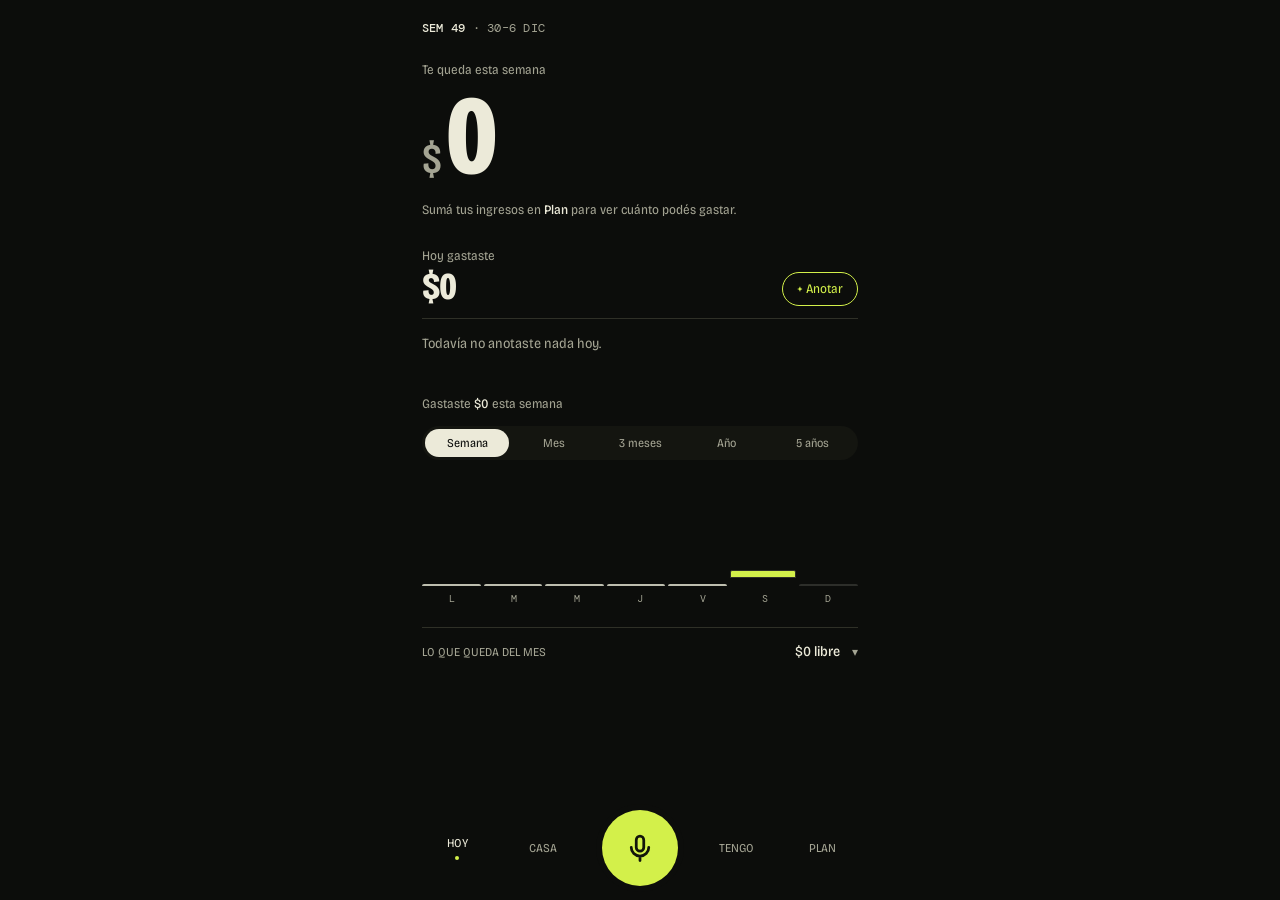
==== commit b8a50c96: "Tope v3: carga rápida (gasto/ingreso/ahorro), dictado por teclado, gráfico por períodos, Plan con li" ====
--- a/index.html
+++ b/index.html
@@ -2,7 +2,7 @@
 <html lang="es-AR">
 <head>
 <meta charset="utf-8">
-<meta name="viewport" content="width=device-width,initial-scale=1,viewport-fit=cover">
+<meta name="viewport" content="width=device-width,initial-scale=1,viewport-fit=cover,interactive-widget=resizes-content">
 <meta name="theme-color" content="#0c0d0b">
 <meta name="apple-mobile-web-app-capable" content="yes">
 <meta name="mobile-web-app-capable" content="yes">
@@ -15,8 +15,8 @@
 @font-face{font-family:"Mono";src:url(fonts/mono400.woff2) format("woff2");font-weight:400;font-display:swap}
 @font-face{font-family:"Mono";src:url(fonts/mono500.woff2) format("woff2");font-weight:500;font-display:swap}
 :root{
-  --ink:#0c0d0b; --ink2:#141510; --ink3:#1d1e18; --line:#2a2b23;
-  --bone:#ecead9; --mute:#8b8b7b; --acc:#d3f04a; --acc-ink:#12140a; --hot:#ff6b4a;
+  --ink:#0c0d0b; --ink2:#141510; --ink3:#1f2019; --line:#2f3027;
+  --bone:#ecead9; --mute:#a4a493; --acc:#d3f04a; --acc-ink:#12140a; --hot:#ff6b4a;
   --safe-b:env(safe-area-inset-bottom,0px); --safe-t:env(safe-area-inset-top,0px);
 }
 *{box-sizing:border-box;-webkit-tap-highlight-color:transparent}
@@ -24,50 +24,71 @@
 body{font-family:"Bric",system-ui,sans-serif;font-stretch:90%;display:flex;justify-content:center}
 #app{position:relative;width:100%;max-width:480px;height:100dvh;overflow:hidden;background:var(--ink)}
 .mono{font-family:"Mono",ui-monospace,monospace;letter-spacing:.02em}
-button{font:inherit;color:inherit;background:none;border:0;padding:0;cursor:pointer}
-input,textarea{font:inherit;color:inherit}
+button{font:inherit;color:inherit;background:none;border:0;padding:0;cursor:pointer;text-align:inherit}
+input,textarea,select{font:inherit;color:inherit}
 
 /* pantallas */
 .screen{position:absolute;inset:0;padding:calc(var(--safe-t) + 18px) 22px calc(112px + var(--safe-b));overflow-y:auto;display:none}
 .screen.on{display:block}
-.head{display:flex;justify-content:space-between;align-items:center;color:var(--mute);font-size:12px;text-transform:uppercase}
+.head{display:flex;justify-content:space-between;align-items:center;color:var(--mute);font-size:12px;text-transform:uppercase;min-height:20px}
 .head b{color:var(--bone);font-weight:500}
+.blk{margin-top:28px}
+.blk>h3,.hrow h3{margin:0;font-size:12px;color:var(--mute);font-weight:400;text-transform:uppercase}
+.hrow{display:flex;justify-content:space-between;align-items:center;gap:12px;margin-bottom:6px}
+.add{border:1px solid var(--line);border-radius:999px;padding:8px 14px;font-size:13px;white-space:nowrap}
+.add.acc,.btn2.acc{border-color:var(--acc);color:var(--acc)}
+.lbl{font-size:13px;color:var(--mute)}
+.note{font-size:12px;color:var(--mute);line-height:1.5;margin-top:6px}
 
 /* HOY */
-.hero{margin-top:26px}
-.hero .lbl{font-size:13px;color:var(--mute)}
+.hero{margin-top:24px;cursor:pointer}
 .big{font-weight:800;font-stretch:75%;letter-spacing:-.03em;line-height:.9;font-size:clamp(64px,24vw,112px);margin:8px 0 0;font-variant-numeric:tabular-nums;white-space:nowrap}
 .big.neg{color:var(--hot)}
 .big small{font-size:.38em;letter-spacing:-.02em;margin-right:.08em;font-weight:600;color:var(--mute)}
 .sub{margin-top:14px;font-size:13px;color:var(--mute);line-height:1.5}
 .sub b{color:var(--bone);font-weight:500}
-
-.week{display:grid;grid-template-columns:repeat(7,1fr);gap:8px;margin-top:30px}
-.day{display:flex;flex-direction:column;align-items:center;gap:8px;font-size:11px;color:var(--mute)}
-.day .col{width:100%;height:64px;background:var(--ink2);border-radius:4px;position:relative;overflow:hidden}
-.day .fill{position:absolute;left:0;right:0;bottom:0;background:var(--bone);opacity:.85}
-.day .fill.over{background:var(--hot)}
-.day.today{color:var(--bone)}
-.day.today .col{outline:1px solid var(--acc)}
-.day .dot{width:6px;height:6px;border-radius:50%;border:1px solid var(--mute)}
-.day .dot.on{background:var(--acc);border-color:var(--acc)}
-.day.fut .col{opacity:.35}
-
-.vit{margin-top:30px;border-top:1px solid var(--line);padding-top:16px}
-.row{display:flex;justify-content:space-between;align-items:baseline;gap:12px;font-size:13px;color:var(--mute);padding:5px 0}
+.mid{font-weight:800;font-stretch:75%;letter-spacing:-.03em;font-size:38px;line-height:1;margin-top:4px;font-variant-numeric:tabular-nums}
+.thead{display:flex;justify-content:space-between;align-items:flex-end;gap:12px}
+.row{display:flex;justify-content:space-between;align-items:baseline;gap:12px;font-size:13px;color:var(--mute);padding:6px 0;width:100%}
 .row b{color:var(--bone);font-weight:500}
 .meter{height:3px;background:var(--ink3);margin:3px 0 10px;border-radius:2px;overflow:hidden}
 .meter i{display:block;height:100%;background:var(--bone)}
 .meter i.hot{background:var(--hot)}
-
-.list{margin-top:26px}
-.list h3{margin:0 0 6px;font-size:12px;color:var(--mute);font-weight:400;text-transform:uppercase}
-.item{display:flex;justify-content:space-between;gap:12px;padding:13px 0;border-top:1px solid var(--line);align-items:baseline}
-.item .t{font-size:17px;line-height:1.2}
+.seg{display:flex;height:8px;border-radius:4px;overflow:hidden;gap:2px;margin:12px 0 10px}.seg i{display:block;min-width:3px}
+.dot2{display:inline-block;width:8px;height:8px;border-radius:50%;margin-right:9px}
+.drill{border-top:1px solid var(--line);padding:13px 0;font-size:14px}
+.drill:first-of-type{border-top:0}
+
+.item{display:flex;justify-content:space-between;gap:12px;padding:12px 0;border-top:1px solid var(--line);align-items:center;cursor:pointer}
+.item .l{display:flex;gap:13px;align-items:center;min-width:0}
+.item .t{font-size:17px;line-height:1.2;overflow:hidden;text-overflow:ellipsis}
 .item .c{font-size:12px;color:var(--mute);margin-top:3px}
-.item .a{font-size:17px;font-variant-numeric:tabular-nums;white-space:nowrap}
-.empty{color:var(--mute);font-size:14px;padding:18px 0;border-top:1px solid var(--line)}
-
+.item .a{font-size:17px;font-variant-numeric:tabular-nums;white-space:nowrap;text-align:right}
+.item .a small{display:block;font-size:11px;color:var(--mute);margin-top:2px}
+.item .a.pos{color:var(--acc)}
+.empty{color:var(--mute);font-size:14px;padding:16px 0;border-top:1px solid var(--line)}
+.more{width:100%;padding:12px 0;border-top:1px solid var(--line);font-size:13px;color:var(--mute);text-align:center}
+.ic{--c:#8b8b7b;width:36px;height:36px;flex:none;border-radius:11px;display:grid;place-items:center;color:var(--c);background:color-mix(in srgb,var(--c) 15%,transparent)}
+.ic svg{width:19px;height:19px;fill:none;stroke:currentColor;stroke-width:1.7;stroke-linecap:round;stroke-linejoin:round}
+.ic.sm{width:22px;height:22px;border-radius:7px}.ic.sm svg{width:13px;height:13px}
+
+/* gráfico */
+.rng{display:flex;gap:2px;margin:10px 0 14px;background:var(--ink2);border-radius:999px;padding:3px}
+.rng button{flex:1;padding:7px 0;border-radius:999px;font-size:12px;color:var(--mute);text-align:center}
+.rng button.on{background:var(--bone);color:var(--ink)}
+.chtot{font-size:13px;color:var(--mute);min-height:20px}.chtot b{color:var(--bone);font-weight:500}
+.bars{display:flex;align-items:flex-end;gap:3px;height:112px;margin-top:10px}
+.bars i{flex:1;display:block;background:var(--bone);opacity:.8;border-radius:2px 2px 0 0;min-height:2px}
+.bars i.cur{background:var(--acc);opacity:1}.bars i.fut{opacity:.15}.bars i.sel{outline:1px solid var(--acc)}
+.blab{display:flex;gap:3px;margin-top:6px;font-size:10px;color:var(--mute)}
+.blab span{flex:1;text-align:center;white-space:nowrap;overflow:visible;min-width:0}
+
+/* desplegable */
+.acc-h{display:flex;justify-content:space-between;align-items:center;width:100%;padding:15px 0;border-top:1px solid var(--line);font-size:12px;text-transform:uppercase;color:var(--mute);gap:12px}
+.acc-h b{color:var(--bone);font-weight:500;text-transform:none;font-size:14px;margin-left:auto}
+.acc-h em{font-style:normal;display:inline-block;transition:transform .2s}
+.acc.open .acc-h em{transform:rotate(180deg)}
+.acc-b{display:none}.acc.open .acc-b{display:block}
 
 /* barra inferior */
 .bar{position:absolute;left:0;right:0;bottom:0;padding:14px 14px calc(14px + var(--safe-b));background:linear-gradient(to top,var(--ink) 72%,transparent);display:grid;grid-template-columns:1fr 1fr 1.25fr 1fr 1fr;align-items:center;justify-items:center;z-index:5;pointer-events:none}.bar>*{pointer-events:auto}
@@ -75,83 +96,81 @@
 .tab.on{color:var(--bone)}
 .tab.on::after{content:"";display:block;width:4px;height:4px;border-radius:50%;background:var(--acc);margin:6px auto 0}
 .mic{width:76px;height:76px;border-radius:50%;background:var(--acc);color:var(--acc-ink);display:grid;place-items:center;box-shadow:0 0 0 6px var(--ink)}
-.mic svg{width:30px;height:30px}
-.mic:active{transform:scale(.96)}
-.plus{width:44px;height:44px;border-radius:50%;border:1px solid var(--line);display:grid;place-items:center;font-size:22px;color:var(--bone);background:var(--ink)}
-
-/* sheet */
-.veil{position:absolute;inset:0;background:rgba(0,0,0,.6);display:none;z-index:8}
-.veil.on{display:block}
-.sheet{position:absolute;left:0;right:0;bottom:0;background:var(--ink2);border-radius:22px 22px 0 0;padding:20px 22px calc(22px + var(--safe-b));z-index:9;transform:translateY(105%);transition:transform .26s cubic-bezier(.2,.8,.2,1);max-height:92dvh;overflow-y:auto}
-.sheet.on{transform:none}
-.sheet .grab{width:38px;height:4px;background:var(--line);border-radius:2px;margin:-8px auto 16px}
-.amt{width:100%;background:none;border:0;border-bottom:1px solid var(--line);font-weight:800;font-stretch:75%;letter-spacing:-.04em;font-size:56px;padding:2px 0 8px;outline:none;font-variant-numeric:tabular-nums}
-.amt::placeholder{color:var(--ink3)}
-.desc{width:100%;background:none;border:0;border-bottom:1px solid var(--line);font-size:18px;padding:14px 0 10px;outline:none;margin-top:6px}
-.desc::placeholder{color:var(--mute)}
-.chips{display:flex;flex-wrap:wrap;gap:8px;margin-top:16px}
-.chip{border:1px solid var(--line);border-radius:999px;padding:9px 14px;font-size:14px;color:var(--bone)}
+.mic svg{width:30px;height:30px}.mic:active{transform:scale(.96)}
+
+/* paneles a pantalla completa */
+.pane{position:absolute;inset:0;background:var(--ink);z-index:10;display:none;flex-direction:column}
+.pane.on{display:flex;animation:pin .22s cubic-bezier(.2,.8,.2,1)}
+@keyframes pin{from{transform:translateY(24px);opacity:0}to{transform:none;opacity:1}}
+.ph{display:flex;align-items:center;gap:8px;padding:calc(var(--safe-t) + 10px) 14px 10px;border-bottom:1px solid var(--line);flex:none}
+.pb{flex:1;overflow-y:auto;padding:16px 22px calc(28px + var(--safe-b))}
+.x{width:34px;height:34px;border-radius:50%;border:1px solid var(--line);font-size:20px;line-height:1;display:grid;place-items:center;flex:none;text-align:center}
+.ttl{flex:1;font-weight:700;font-size:17px;padding-left:4px}
+.gsave{background:var(--acc);color:var(--acc-ink);border-radius:999px;padding:10px 16px;font-weight:700;font-size:14px;flex:none;text-align:center}
+.gsave:disabled{background:var(--ink3);color:var(--mute)}
+.seg3{display:flex;background:var(--ink2);border-radius:999px;padding:3px;flex:1;min-width:0}
+.seg3 button{flex:1;padding:8px 4px;border-radius:999px;font-size:13px;color:var(--mute);text-align:center}
+.seg3 button.on{background:var(--bone);color:var(--ink);font-weight:600}
+.amtrow{display:flex;align-items:flex-end;gap:10px}.amtrow .amt{flex:1;min-width:0}
+.amt{width:100%;background:none;border:0;border-bottom:1px solid var(--line);font-weight:800;font-stretch:75%;letter-spacing:-.04em;font-size:58px;padding:2px 0 8px;outline:none;font-variant-numeric:tabular-nums;color:var(--bone)}
+.amt::placeholder{color:#7a7b6b}
+.amt:focus,.desc:focus{border-bottom-color:var(--acc)}
+.cur{display:flex;border:1px solid var(--line);border-radius:999px;padding:3px;margin-bottom:8px;flex:none}
+.cur button{padding:7px 12px;border-radius:999px;font-size:13px;color:var(--mute)}
+.cur button.on{background:var(--bone);color:var(--ink)}
+.descrow{display:flex;align-items:center;gap:8px;margin-top:6px}
+.desc{width:100%;background:none;border:0;border-bottom:1px solid var(--line);font-size:18px;padding:14px 0 10px;outline:none;color:var(--bone)}
+.desc::placeholder{color:#8d8e7e}
+.micbtn{width:40px;height:40px;border-radius:50%;border:1px solid var(--line);display:grid;place-items:center;flex:none;color:var(--acc)}
+.micbtn svg{width:19px;height:19px}
+.preview{margin-top:12px;font-size:14px;color:var(--mute);min-height:20px;line-height:1.4}
+.preview b{color:var(--bone);font-weight:500}.preview.bad b{color:var(--hot)}
+.lbl2{margin:18px 0 0;font-size:12px;color:var(--mute);text-transform:uppercase}
+.chips{display:flex;flex-wrap:wrap;gap:8px;margin-top:10px}
+.chip{border:1px solid var(--line);border-radius:999px;padding:9px 14px;font-size:14px;color:var(--bone);display:inline-flex;align-items:center;gap:8px;position:relative}
 .chip.on{background:var(--bone);color:var(--ink);border-color:var(--bone)}
-.chip.sug{border-color:var(--acc);color:var(--acc)}
-.chip.on.sug{background:var(--acc);color:var(--acc-ink)}
-.preview{margin-top:16px;font-size:14px;color:var(--mute);min-height:20px;line-height:1.4}
-.preview b{color:var(--bone);font-weight:500}
-.preview.bad b{color:var(--hot)}
-.go{margin-top:14px;width:100%;background:var(--acc);color:var(--acc-ink);border-radius:999px;padding:17px;font-weight:700;font-size:17px}
-.go:disabled{background:var(--ink3);color:var(--mute)}
-.del{margin-top:6px;width:100%;padding:14px;color:var(--hot);font-size:14px}
-.toast{position:absolute;left:22px;right:22px;top:calc(var(--safe-t) + 14px);background:var(--bone);color:var(--ink);padding:13px 16px;border-radius:14px;font-size:14px;z-index:20;opacity:0;transform:translateY(-10px);transition:.25s;pointer-events:none}
-.toast.on{opacity:1;transform:none}
+.chip.sug{border-color:var(--acc)}
+.chip.on .ic{color:var(--ink);background:rgba(12,13,11,.12)}
+.chip .ic.sm{margin-left:-6px}
+.chip input[type=date]{position:absolute;inset:0;opacity:0;width:100%;height:100%}
+.tiles{display:grid;grid-template-columns:repeat(4,1fr);gap:8px;margin-top:10px}
+.tile{display:flex;flex-direction:column;align-items:center;gap:7px;padding:11px 2px 9px;border:1px solid var(--line);border-radius:14px;font-size:12px;line-height:1.15;text-align:center;min-height:84px}
+.tile .ic{width:38px;height:38px}.tile .ic svg{width:20px;height:20px}
+.tile.on{background:var(--ink3);border-color:var(--bone)}.tile.sug{border-color:var(--acc)}
+.tiles.ask .tile{animation:ask .6s 2}
+@keyframes ask{50%{border-color:var(--acc);background:var(--ink3)}}
+.grp h4{margin:16px 0 0;font-size:12px;color:var(--mute);font-weight:400;text-transform:uppercase}
+.del{margin-top:22px;width:100%;padding:14px;color:var(--hot);font-size:14px;text-align:center}
+.dt{display:flex;gap:8px;margin-top:12px}
+
+.toast{position:absolute;left:18px;right:18px;bottom:calc(var(--safe-b) + 104px);background:var(--bone);color:var(--ink);padding:13px 16px;border-radius:14px;font-size:14px;z-index:30;opacity:0;transform:translateY(10px);transition:.25s;pointer-events:none;display:flex;justify-content:space-between;gap:12px;align-items:center}
+.toast.on{opacity:1;transform:none}.toast.act{pointer-events:auto}
+.toast button{font-weight:700;text-decoration:underline;white-space:nowrap}
 
 /* CASA */
-.house{margin:22px -6px 0}
-.house svg{width:100%;height:auto;display:block}
-.br{transition:opacity .4s}
-.br.off{fill:#1e1f17}
-.br.on{fill:#8a7f63}
-.br.new{fill:var(--acc);animation:blink 2.4s infinite}
+.house{margin:22px -6px 0}.house svg{width:100%;height:auto;display:block}
+.br{transition:opacity .4s}.br.off{fill:#1e1f17}.br.on{fill:#8a7f63}.br.new{fill:var(--acc);animation:blink 2.4s infinite}
 @keyframes blink{50%{opacity:.55}}
 .smoke circle{fill:var(--mute);opacity:0;animation:up 4s infinite}
 .smoke circle:nth-child(2){animation-delay:1.3s}.smoke circle:nth-child(3){animation-delay:2.6s}
 @keyframes up{0%{opacity:.5;transform:translate(0,0) scale(.6)}100%{opacity:0;transform:translate(10px,-34px) scale(1.5)}}
 .h2{font-weight:800;font-stretch:75%;letter-spacing:-.04em;font-size:40px;line-height:.95;margin:26px 0 6px}
-.block{margin-top:26px;border-top:1px solid var(--line);padding-top:16px}
-.block h3{margin:0 0 8px;font-weight:400;font-size:12px;color:var(--mute);text-transform:uppercase}
 .wk{display:flex;justify-content:space-between;font-size:14px;padding:9px 0;border-top:1px solid var(--line);font-variant-numeric:tabular-nums}
 .wk span:first-child{color:var(--mute)}
 
-/* PLAN */
+/* PLAN / TENGO */
 .fld{display:flex;justify-content:space-between;align-items:center;gap:14px;border-top:1px solid var(--line);padding:11px 0;font-size:14px;color:var(--mute)}
-.fld input{width:150px;text-align:right;background:var(--ink2);border:1px solid var(--line);border-radius:8px;padding:9px 10px;color:var(--bone);font-size:15px;font-variant-numeric:tabular-nums;outline:none}
+.fld input[type=text],.fld input:not([type]){width:150px;text-align:right;background:var(--ink2);border:1px solid var(--line);border-radius:8px;padding:9px 10px;color:var(--bone);font-size:15px;font-variant-numeric:tabular-nums;outline:none}
 .fld input:focus{border-color:var(--acc)}
-textarea.big-t{width:100%;min-height:120px;background:var(--ink2);border:1px solid var(--line);border-radius:10px;padding:12px;font-size:13px;outline:none;font-family:"Mono",monospace}
-.btn2{margin-top:10px;border:1px solid var(--line);border-radius:999px;padding:12px 18px;font-size:14px}
-.btn2.acc{border-color:var(--acc);color:var(--acc)}
-.note{font-size:12px;color:var(--mute);line-height:1.5;margin-top:8px}
-
-/* v2: íconos, bolsillos, moneda, patrimonio */
-.ic{--c:#8b8b7b;width:36px;height:36px;flex:none;border-radius:11px;display:grid;place-items:center;color:var(--c);background:color-mix(in srgb,var(--c) 15%,transparent)}
-.ic svg{width:19px;height:19px;fill:none;stroke:currentColor;stroke-width:1.7;stroke-linecap:round;stroke-linejoin:round}
-.ic.sm{width:22px;height:22px;border-radius:7px}.ic.sm svg{width:13px;height:13px}
-.item{align-items:center}
-.item .l{display:flex;gap:13px;align-items:center;min-width:0}
-.item .a{text-align:right}
-.item .a small{display:block;font-size:11px;color:var(--mute);margin-top:2px}
-.chip{display:inline-flex;align-items:center;gap:8px}
-.chip.on .ic{color:var(--ink);background:rgba(12,13,11,.12)}
-.chip .ic.sm{margin-left:-6px}
-.plus.sm{width:34px;height:34px;font-size:18px;line-height:1}
-.seg{display:flex;height:8px;border-radius:4px;overflow:hidden;gap:2px;margin:6px 0 14px}.seg i{display:block;min-width:3px}
-.dot2{display:inline-block;width:8px;height:8px;border-radius:50%;margin-right:9px}
-.amtrow{display:flex;align-items:flex-end;gap:10px}.amtrow .amt{flex:1;min-width:0}
-.cur{display:flex;border:1px solid var(--line);border-radius:999px;padding:3px;margin-bottom:8px;flex:none}
-.cur button{padding:7px 12px;border-radius:999px;font-size:13px;color:var(--mute)}
-.cur button.on{background:var(--bone);color:var(--ink)}
+.fld.dt2 input{background:var(--ink2);border:1px solid var(--line);border-radius:8px;padding:9px 10px;color:var(--bone);font-size:15px;color-scheme:dark}
+.btn2{margin-top:10px;border:1px solid var(--line);border-radius:999px;padding:12px 18px;font-size:14px;display:inline-block;text-align:center}
 .nwbig{font-weight:800;font-stretch:75%;letter-spacing:-.04em;line-height:.95;font-size:clamp(46px,15.5vw,76px);margin:10px 0 0;white-space:nowrap;font-variant-numeric:tabular-nums}
 .nwbig small{font-size:.4em;color:var(--mute);font-weight:600;margin-right:.1em}
 .spark{display:none;width:100%;height:auto;margin-top:20px}
 .quick{display:flex;flex-wrap:wrap;gap:8px;margin-top:12px}
 #n-view{color:var(--acc);text-transform:uppercase}
+.imp-sel{background:var(--ink2);border:1px solid var(--line);border-radius:10px;padding:9px 8px;font-size:14px;max-width:150px;color-scheme:dark}
+.pane .item{cursor:pointer}
 </style>
 </head>
 <body>
@@ -159,68 +178,87 @@
 
 <!-- HOY -->
 <section class="screen on" id="s-hoy">
-  <div class="head mono"><span id="h-week"></span><button class="plus sm" id="plus" aria-label="Anotar a mano">+</button></div>
-  <div class="hero">
+  <div class="head mono"><span id="h-week"></span><span></span></div>
+  <div class="hero" id="hero" role="button">
     <div class="lbl">Te queda esta semana</div>
     <div class="big" id="big"></div>
     <div class="sub" id="sub"></div>
   </div>
-  <div class="week" id="week"></div>
-  <div class="vit" id="pock"></div>
-  <div class="list"><h3 class="mono">Hoy</h3><div id="today"></div></div>
-  <div class="vit" id="vit"></div>
+
+  <div class="blk">
+    <div class="thead"><div><div class="lbl">Hoy gastaste</div><div class="mid" id="tdTot"></div></div><button class="add acc" id="add">+ Anotar</button></div>
+    <div id="today" style="margin-top:12px"></div>
+    <button class="more" id="tdMore" style="display:none"></button>
+  </div>
+
+  <div class="blk">
+    <div class="chtot" id="chTot"></div>
+    <div class="rng" id="rng"></div>
+    <div class="bars" id="bars"></div>
+    <div class="blab mono" id="blab"></div>
+  </div>
+
+  <div class="blk acc" id="pockWrap" style="margin-top:22px">
+    <button class="acc-h" id="pockH"><span>Lo que queda del mes</span><b id="pockSum"></b><em>▾</em></button>
+    <div class="acc-b" id="pockBody"></div>
+  </div>
 </section>
 
 <!-- CASA -->
 <section class="screen" id="s-casa">
   <div class="head mono"><span>La casa</span><span>meta propia</span></div>
   <div class="h2" id="c-title"></div>
-  <div class="sub" id="c-sub"></div>
   <div class="house" id="house"></div>
-  <div class="block"><h3 class="mono">Ahorro de este mes</h3><div id="c-save"></div></div>
-  <div class="block"><h3 class="mono">Colchón</h3><div id="c-cush"></div></div>
-  <div class="block"><h3 class="mono">Conciliar con tus cuentas</h3><div id="c-conc"></div></div>
-  <div class="block"><h3 class="mono">Semanas</h3><div id="c-weeks"></div></div>
+  <div class="blk"><div class="acc-h" style="cursor:default"><span>Ahorro de este mes</span></div><div id="c-save"></div></div>
+  <div class="blk"><div class="acc-h" style="cursor:default"><span>Colchón</span></div><div id="c-cush"></div></div>
+  <div class="blk"><div class="acc-h" style="cursor:default"><span>Cuadrar con tus cuentas</span></div><div id="c-conc"></div></div>
+  <div class="blk"><div class="acc-h" style="cursor:default"><span>Semanas</span></div><div id="c-weeks"></div></div>
 </section>
 
 <!-- TENGO -->
 <section class="screen" id="s-tengo">
   <div class="head mono"><span>Patrimonio</span><button class="mono" id="n-view"></button></div>
-  <div class="hero"><div class="lbl">Lo que tenés menos lo que debés</div><div class="nwbig" id="nw-big"></div><div class="sub" id="nw-sub"></div></div>
+  <div class="hero" style="cursor:default"><div class="lbl">Lo que tenés menos lo que debés</div><div class="nwbig" id="nw-big"></div><div class="sub" id="nw-sub"></div></div>
   <svg class="spark" id="nw-spark" viewBox="0 0 300 70"></svg>
-  <div class="list"><h3 class="mono">Tengo</h3><div id="nw-a"></div></div>
-  <div class="list"><h3 class="mono">Debo</h3><div id="nw-d"></div></div>
-  <button class="btn2 acc" id="nw-add">Agregar</button>
+  <div class="blk"><div class="hrow"><h3 class="mono">Tengo</h3></div><div id="nw-a"></div></div>
+  <div class="blk"><div class="hrow"><h3 class="mono">Debo</h3></div><div id="nw-d"></div></div>
+  <button class="btn2 acc" id="nw-add">+ Sumar</button>
 </section>
 
 <!-- PLAN -->
 <section class="screen" id="s-plan">
-  <div class="head mono"><span>Plan</span><span>criterio pesimista</span></div>
-  <div class="h2">Los números<br>de base</div>
-  <div class="block" id="p-fields"></div>
-  <div class="block">
-    <h3 class="mono">Cotización del dólar</h3>
-    <div class="note" style="margin:0 0 10px">La fijás vos arriba. Si querés, traé la del día y tocá una.</div>
-    <button class="btn2 acc" id="fxGo">Ver cotizaciones de hoy</button>
+  <div class="head mono"><span>Plan</span><span></span></div>
+
+  <div class="blk"><div class="hrow"><h3 class="mono">Ingresos</h3><button class="add acc" id="incAdd">+ Sumar ingreso</button></div><div id="incList"></div></div>
+
+  <div class="blk"><div class="hrow"><h3 class="mono">Gastos anuales</h3><button class="add acc" id="anAdd">+ Sumar gasto anual</button></div>
+    <div class="note" style="margin:0 0 6px">Se reparten mes a mes, así no te pegan de golpe.</div><div id="anList"></div></div>
+
+  <div class="blk"><div class="hrow"><h3 class="mono">Ahorro y casa</h3></div><div id="p-fields"></div></div>
+
+  <div class="blk">
+    <div class="hrow"><h3 class="mono">Dólar</h3></div>
+    <div id="p-fx"></div>
+    <div class="note">Lo fijás vos. Si querés, traé la cotización de hoy y tocá una.</div>
+    <button class="btn2" id="fxGo">Ver cotizaciones de hoy</button>
     <div class="quick" id="fxList"></div>
   </div>
-  <div class="block" id="p-calc"></div>
-  <div class="block">
-    <h3 class="mono">Pasame un lote</h3>
-    <div class="note" style="margin:0 0 10px">Mandale a Claude la foto del ticket o la captura. Te devuelve líneas con este formato (fecha | monto | categoría | detalle). Pegalas acá.</div>
-    <textarea class="big-t" id="lote" placeholder="11/11 | 25000 | Combustible | YPF"></textarea>
-    <button class="btn2 acc" id="loteGo">Importar</button>
+
+  <div class="blk acc" id="calcWrap" style="margin-top:22px"><button class="acc-h" id="calcH"><span>Cómo sale el tope</span><em>▾</em></button><div class="acc-b" id="p-calc"></div></div>
+
+  <div class="blk">
+    <div class="hrow"><h3 class="mono">Importar movimientos</h3></div>
+    <div class="note" style="margin:0 0 4px">Subí el archivo (CSV) que te baja el banco, la tarjeta o tu planilla. La app los ordena sola y te pregunta solo lo que no sabe. ¿Tenés fotos de tickets o resúmenes en PDF? Pasáselos a Claude y pedile el archivo listo para subir.</div>
+    <label class="btn2 acc">Elegir archivo<input type="file" id="impFile" accept=".csv,.txt,text/csv,text/plain" hidden></label>
+    <div class="fld" style="margin-top:14px"><span>O pegá un link</span><input id="impUrl" placeholder="https://…" autocomplete="off" style="width:170px"></div>
+    <button class="btn2" id="impUrlGo">Traer del link</button>
   </div>
-  <div class="block">
-    <h3 class="mono">Reglas de categoría</h3>
-    <div class="note" style="margin:0 0 10px">Una por línea: palabra = categoría. La app también aprende sola cuando corregís una.</div>
-    <textarea class="big-t" id="rules" style="min-height:170px"></textarea>
-    <button class="btn2" id="rulesSave">Guardar reglas</button>
-  </div>
-  <div class="block">
-    <h3 class="mono">Respaldo</h3>
-    <button class="btn2" id="exp">Copiar todo</button>
-    <button class="btn2" id="imp">Pegar respaldo</button>
+
+  <div class="blk">
+    <div class="hrow"><h3 class="mono">Mis datos</h3></div>
+    <div class="note" style="margin:0 0 4px">Lo que anotás vive solo en este celular. Bajá una copia si cambiás de teléfono o querés pasárselos a otro.</div>
+    <button class="btn2" id="exp">Bajar mis datos</button>
+    <label class="btn2">Cargar mis datos<input type="file" id="impJson" accept=".json,application/json,text/plain" hidden></label>
   </div>
 </section>
 
@@ -232,52 +270,71 @@
   <button class="tab" data-t="plan">Plan</button>
 </div>
 
-<div class="veil" id="veil"></div>
-<div class="sheet" id="sheet">
-  <div class="grab"></div>
-  <div class="amtrow"><input class="amt" id="amt" inputmode="numeric" placeholder="0" autocomplete="off"><div class="cur" id="cur"><button data-k="ARS" class="on">$</button><button data-k="USD">US$</button></div></div><div class="note" id="conv" style="min-height:0;margin:6px 0 0"></div>
-  <input class="desc" id="desc" placeholder="¿qué fue? ej: ypf veinticinco mil" autocomplete="off"><div class="note" id="offhint" style="display:none">Tocá el micrófono de tu teclado y decilo. Ej: ypf veinticinco mil</div>
-  <div class="chips" id="chips"></div>
-  <div class="preview" id="preview"></div>
-  <button class="go" id="save">Guardar</button>
-  <button class="del" id="del" style="display:none">Borrar este gasto</button>
+<!-- ANOTAR -->
+<div class="pane" id="pEntry">
+  <div class="ph">
+    <button class="x" id="eX" aria-label="Cerrar">×</button>
+    <div class="seg3" id="eType"><button data-t="g" class="on">Gasto</button><button data-t="i">Ingreso</button><button data-t="a">Ahorro</button></div>
+    <button class="gsave" id="save">Guardar</button>
+  </div>
+  <div class="pb">
+    <div class="amtrow"><input class="amt" id="amt" inputmode="numeric" placeholder="0" autocomplete="off"><div class="cur" id="cur"><button data-k="ARS" class="on">$</button><button data-k="USD">US$</button></div></div>
+    <div class="note" id="conv" style="margin:6px 0 0"></div>
+    <div class="descrow"><input class="desc" id="desc" placeholder="¿Qué fue? ej: ypf veinticinco mil" autocomplete="off" enterkeyhint="done"><button class="micbtn" id="eMic" aria-label="Dictar"><svg viewBox="0 0 24 24" fill="none" stroke="currentColor" stroke-width="2.2" stroke-linecap="round"><rect x="9" y="2.5" width="6" height="12" rx="3"/><path d="M5 11.5a7 7 0 0 0 14 0M12 18.5V22"/></svg></button></div>
+    <div class="preview" id="preview"></div>
+    <div class="lbl2" id="catLbl">Categoría</div>
+    <div id="tiles"></div>
+    <div class="dt"><label class="chip" id="dtl"><span id="dtx">Hoy</span><input type="date" id="dt"></label></div>
+    <button class="del" id="del" style="display:none">Borrar este movimiento</button>
+  </div>
 </div>
 
-<div class="sheet" id="sheet2">
-  <div class="grab"></div>
-  <div class="cur" id="n-type" style="margin-bottom:12px;width:max-content"><button data-k="A" class="on">Tengo</button><button data-k="D">Debo</button></div>
-  <div class="amtrow"><input class="amt" id="n-amt" inputmode="numeric" placeholder="0" autocomplete="off"><div class="cur" id="n-cur"><button data-k="ARS" class="on">$</button><button data-k="USD">US$</button></div></div>
-  <input class="desc" id="n-name" placeholder="Nombre. ej: Mercado Pago" autocomplete="off">
-  <div class="chips" id="n-kinds"></div>
-  <div class="chips"><button class="chip" id="n-off"></button></div>
-  <button class="go" id="n-save">Guardar</button>
-  <button class="del" id="n-del" style="display:none">Borrar</button>
+<!-- FORMULARIO GENÉRICO -->
+<div class="pane" id="pForm">
+  <div class="ph"><button class="x" id="fX" aria-label="Cerrar">×</button><div class="ttl" id="fTitle"></div><button class="gsave" id="fSave">Guardar</button></div>
+  <div class="pb"><div id="fBody"></div><button class="del" id="fDel" style="display:none">Borrar</button></div>
 </div>
 
-<div class="toast" id="toast"></div>
+<!-- DETALLE -->
+<div class="pane" id="pList">
+  <div class="ph"><button class="x" id="lX" aria-label="Cerrar">×</button><div class="ttl" id="lTitle"></div></div>
+  <div class="pb" id="lBody"></div>
 </div>
 
+<!-- IMPORTAR -->
+<div class="pane" id="pImp">
+  <div class="ph"><button class="x" id="iX" aria-label="Cerrar">×</button><div class="ttl">Importar</div><button class="gsave" id="iGo">Importar</button></div>
+  <div class="pb" id="iBody"></div>
+</div>
+
+<div class="toast" id="toast"><span id="toastT"></span><button id="toastB" style="display:none"></button></div>
+</div>
+
 <script>
-/* ============ DATOS BASE ============ */
+/* ============ CATEGORÍAS ============ */
 const CATS=[
- // id, etiqueta, capa
- ["super","Supermercado","fv"],["verdu","Verdulería, carnicería y panadería","fv"],
- ["perra-c","Perra · comida","fv"],["perra-v","Perra · veterinaria","fv"],
- ["farm","Farmacia","fv"],["salud","Salud y doctor","fv"],
- ["ropa-e","Ropa esencial","fv"],["hogar","Hogar y reparaciones","fv"],
- ["comb","Combustible","fv"],["auto","Mantenimiento del auto","fv"],["transp","Transporte","fv"],
- ["alq","Alquiler","ff"],["net","Internet","ff"],["cel","Celular","ff"],["seg-a","Seguro del auto","ff"],
- ["deliv","Delivery","d"],["resto","Restaurante y salidas","d"],["juntada","Juntadas","d"],
- ["ropa-s","Ropa para salir","d"],["regalo","Regalos y gustos","d"],["gym","Gimnasio y deporte","d"],
- ["subs","Suscripciones y streaming","d"],["pelu","Peluquería y cuidado","d"],["tec","Electrónica","d"],
- ["viaje","Vacaciones y viajes","d"],["curso","Cursos y libros","d"],["otro","Otros","d"],
- ["imprev","Imprevisto (sale del fondo)","x"],["anual","Pago de gasto anual","an"],
- ["ah-inv","Ahorro · Inversiones","ah"],["ah-imp","Ahorro · Imprevistos","ah"],["ah-casa","Ahorro · Casa propia","ah"],["ah-vac","Ahorro · Vacaciones","ah"],
- ["in-sueldo","Ingreso · Sueldo","in"],["in-otro","Ingreso · Otros ingresos","in"],["cuentas","Movimiento entre cuentas","x"]
+ ["super","Súper","fv"],["verdu","Verdulería","fv"],["deliv","Delivery","d"],["resto","Salidas","d"],
+ ["alq","Alquiler","ff"],["net","Internet","ff"],["cel","Celular","ff"],["hogar","Hogar","fv"],
+ ["comb","Nafta","fv"],["auto","Mecánico","fv"],["seg-a","Seguro del auto","ff"],["transp","Transporte","fv"],
+ ["masc-c","Mascota","fv"],["masc-v","Veterinaria","fv"],
+ ["farm","Farmacia","fv"],["salud","Médico","fv"],
+ ["ropa","Ropa","d"],["pelu","Peluquería","d"],
+ ["subs","Suscripciones","d"],["gym","Gimnasio","d"],["viaje","Viajes","d"],["curso","Cursos","d"],["regalo","Regalos","d"],["tec","Tecnología","d"],
+ ["otro","Otros","d"],["imprev","Imprevisto","x"],["anual","Gasto anual","an"],["cuentas","Entre mis cuentas","x"],
+ ["ah-inv","Inversiones","ah"],["ah-imp","Imprevistos","ah"],["ah-casa","Casa propia","ah"],["ah-vac","Vacaciones","ah"],
+ ["in-sueldo","Sueldo","in"],["in-otro","Otro ingreso","in"]
 ];
-const CAT=Object.fromEntries(CATS.map(c=>[c[0],{id:c[0],l:c[1],k:c[2]}]));
-const CAPA={ff:"Fijo vital",fv:"Variable vital",d:"Discrecional",x:"Fuera del tope",an:"Anual",ah:"Ahorro",in:"Ingreso"};
-/* ---- íconos y colores ---- */
+const CAT=Object.fromEntries(CATS.map(c=>[c[0],{id:c[0],l:c[1],k:c[2],f:c[2]==="ah"?"Ahorro · "+c[1]:c[2]==="in"?"Ingreso · "+c[1]:c[1]}]));
+const cat=id=>CAT[id]||CAT.otro;
+const K=e=>cat(e.c).k;
+const TY=k=>k==="in"?"i":k==="ah"?"a":"g";
+const isExp=e=>{const k=K(e);return k!=="in"&&k!=="ah"&&e.c!=="cuentas"};
+const GROUPS={
+ g:[["Comida",["super","verdu","deliv","resto"]],["Casa",["alq","net","cel","hogar"]],["Auto y transporte",["comb","auto","seg-a","transp"]],["Mascota",["masc-c","masc-v"]],["Salud",["farm","salud"]],["Ropa y cuidado",["ropa","pelu"]],["Ocio y compras",["subs","gym","viaje","curso","regalo","tec"]],["Otros",["otro","imprev","anual","cuentas"]]],
+ i:[["Ingresos",["in-sueldo","in-otro"]]],
+ a:[["Ahorro",["ah-inv","ah-imp","ah-casa","ah-vac"]]]};
+const DEFTOP=["super","comb","resto","verdu","deliv","farm","transp","masc-c"];
+const CAPA={ff:"fijo vital",fv:"variable vital",d:"libre",x:"fuera del tope",an:"anual",ah:"ahorro",in:"ingreso"};
 const ICO={
  cart:'<circle cx="9" cy="20" r="1.4"/><circle cx="18" cy="20" r="1.4"/><path d="M3 4h2.5l2.2 11h10.6l2-8H6.2"/>',
  apple:'<path d="M12 7.5c-2-2-6-1-6 4 0 5 3 9 6 9s6-4 6-9c0-5-4-6-6-4z"/><path d="M12 7.5c0-2 1-3.5 3-4.5"/>',
@@ -316,7 +373,7 @@
  coin:'<circle cx="12" cy="12" r="8.5"/><path d="M12 7.5v9M9.5 10c0-.9 1-1.5 2.5-1.5s2.5.6 2.5 1.5c0 2-5 1-5 3 0 .9 1 1.5 2.5 1.5s2.5-.6 2.5-1.5"/>'
 };
 const COL={A:"#f2c66d",V:"#c3a2ff",R:"#ff8f7a",S:"#8fd0ff",G:"#9be3a3",P:"#ff9fcf",L:"#d3f04a",M:"#8b8b7b"};
-const CI={super:["cart","A"],verdu:["apple","A"],"perra-c":["paw","V"],"perra-v":["paw","V"],farm:["pill","R"],salud:["heart","R"],"ropa-e":["shirt","P"],hogar:["home","S"],comb:["fuel","G"],auto:["car","G"],transp:["bus","G"],alq:["key","S"],net:["wifi","S"],cel:["phone","S"],"seg-a":["shield","S"],deliv:["bag","A"],resto:["fork","A"],juntada:["users","A"],"ropa-s":["shirt","P"],regalo:["gift","P"],gym:["dumbbell","G"],subs:["play","V"],pelu:["scissors","P"],tec:["laptop","S"],viaje:["plane","S"],curso:["book","V"],otro:["dots","M"],imprev:["bolt","R"],anual:["cal","M"],"ah-inv":["trend","L"],"ah-imp":["shield","L"],"ah-casa":["home","L"],"ah-vac":["sun","L"],"in-sueldo":["down","L"],"in-otro":["down","L"],cuentas:["swap","M"]};
+const CI={super:["cart","A"],verdu:["apple","A"],deliv:["bag","A"],resto:["fork","A"],alq:["key","S"],net:["wifi","S"],cel:["phone","S"],hogar:["home","S"],comb:["fuel","G"],auto:["car","G"],"seg-a":["shield","S"],transp:["bus","G"],"masc-c":["paw","V"],"masc-v":["heart","V"],farm:["pill","R"],salud:["heart","R"],ropa:["shirt","P"],pelu:["scissors","P"],subs:["play","V"],gym:["dumbbell","G"],viaje:["plane","S"],curso:["book","V"],regalo:["gift","P"],tec:["laptop","S"],otro:["dots","M"],imprev:["bolt","R"],anual:["cal","M"],cuentas:["swap","M"],"ah-inv":["trend","L"],"ah-imp":["shield","L"],"ah-casa":["home","L"],"ah-vac":["sun","L"],"in-sueldo":["down","L"],"in-otro":["down","L"]};
 function icoHtml(n,c,sm){return `<span class="ic${sm?" sm":""}" style="--c:${COL[c]||c}"><svg viewBox="0 0 24 24">${ICO[n]||ICO.dots}</svg></span>`}
 function ic(id,sm){const x=CI[id]||["dots","M"];return icoHtml(x[0],x[1],sm)}
 /* patrimonio: id, etiqueta, ícono, color, moneda habitual, 1=es algo que tengo */
@@ -339,12 +396,12 @@
 panader=verdu
 pan=verdu
 fiambre=verdu
-pro plan=perra-c
-royal canin=perra-c
-balanceado=perra-c
-alimento=perra-c
-vet=perra-v
-vacuna=perra-v
+pro plan=masc-c
+royal canin=masc-c
+balanceado=masc-c
+alimento=masc-c
+vet=masc-v
+vacuna=masc-v
 farmacia=farm
 farmacity=farm
 medicamento=farm
@@ -357,7 +414,6 @@
 resto=resto
 restaurante=resto
 cafe=resto
-café=resto
 bar=resto
 birra=resto
 cerveza=resto
@@ -368,7 +424,6 @@
 netflix=subs
 spotify=subs
 youtube=subs
-apple=subs
 gimnasio=gym
 gym=gym
 uber=transp
@@ -383,32 +438,42 @@
 claro=cel
 movistar=cel
 seguro=seg-a
+mecanico=auto
 peluquer=pelu
-ropa=ropa-e
-remera=ropa-e
-zapatillas=ropa-e
-buzo=ropa-e
+ropa=ropa
+remera=ropa
+zapatillas=ropa
+buzo=ropa
 regalo=regalo
-mercadolibre=otro
-mercado libre=otro
 curso=curso
 libro=curso
 inversion=ah-inv
-inversión=ah-inv
 sueldo=in-sueldo
 cobre=in-sueldo`;
-const DEF_PLAN={sA:0,sC:0,bono:0,fx:1500,otros:0,pct:25,wk:4,ff:0,fv:0,colchonActual:0,guerra:0,metaUSD:100000,casaUSD0:0,
-  anuales:[["VTV del auto",0,1],["Revisión de GNC (oblea)",0,1],["Patente",0,1],["Matrícula",0,1]]};
+const DEF_PLAN={inc:[],an:[],fx:1500,pct:25,metaUSD:100000,casaUSD0:0,ff0:0,fv0:0};
 
 /* ============ ESTADO ============ */
 const KEY="tope.v1";
+const nid=()=>Date.now().toString(36)+Math.random().toString(36).slice(2,6);
+const OLDC={"perra-c":"masc-c","perra-v":"masc-v","ropa-e":"ropa","ropa-s":"ropa",juntada:"resto"};
+function fresh(){return {e:[],plan:JSON.parse(JSON.stringify(DEF_PLAN)),rules:DEF_RULES,wkTope:{},checks:[],start:null,nw:{items:[]},nwHist:{},ui:{},v:4}}
+function migrate(j){
+  const p=j.plan=j.plan||{};
+  if(!p.inc){p.inc=[];const add=(name,amt,cur,freq)=>{if(amt>0)p.inc.push({id:nid(),name,amt,cur,freq})};
+    add("Sueldo Andrés",p.sA,"ARS","mA");add("Sueldo Cande",p.sC,"ARS","mA");add("Bono Cande",p.bono,"USD","q");add("Otros ingresos",p.otros,"ARS","m")}
+  if(!p.an)p.an=(p.anuales||[]).filter(a=>a&&a[1]>0).map(a=>({id:nid(),name:a[0],amt:a[1],cur:"ARS",years:a[2]||1,date:null}));
+  p.fx=p.fx||1500;if(p.pct==null)p.pct=25;p.metaUSD=p.metaUSD??100000;p.casaUSD0=p.casaUSD0||0;
+  p.ff0=p.ff0??(p.ff||0);p.fv0=p.fv0??(p.fv||0);
+  ["sA","sC","bono","otros","anuales","ff","fv","wk","colchonActual","guerra"].forEach(k=>delete p[k]);
+  j.e=(j.e||[]).map(e=>{e.c=OLDC[e.c]||e.c;if(!CAT[e.c])e.c="otro";return e});
+  j.rules=(j.rules||DEF_RULES).replace(/=(perra-c|perra-v|ropa-e|ropa-s|juntada)\s*$/gm,(m,c)=>"="+OLDC[c]);
+  j.wkTope=j.wkTope||{};j.checks=j.checks||[];j.nw=j.nw||{items:[]};j.nwHist=j.nwHist||{};j.ui=j.ui||{};j.v=4;
+  return j;
+}
 let S=load();
-function load(){try{const j=JSON.parse(localStorage.getItem(KEY));if(j&&j.e){j.plan=Object.assign({},DEF_PLAN,j.plan);j.wkTope=j.wkTope||{};j.checks=j.checks||[];j.nw=j.nw||{items:[]};j.nwHist=j.nwHist||{};return j}}catch(e){}
-  return {e:[],plan:JSON.parse(JSON.stringify(DEF_PLAN)),rules:DEF_RULES,wkTope:{},checks:[],start:null,nw:{items:[]},nwHist:{},v:3}}
+function load(){try{const j=JSON.parse(localStorage.getItem(KEY));if(j&&j.e)return migrate(j)}catch(e){}return fresh()}
 function save(){try{localStorage.setItem(KEY,JSON.stringify(S))}catch(e){}}
 const $=id=>document.getElementById(id);
-
-/* ============ FECHAS / DINERO ============ */
 const iso=d=>d.getFullYear()+"-"+String(d.getMonth()+1).padStart(2,"0")+"-"+String(d.getDate()).padStart(2,"0");
 const fromIso=s=>{const [y,m,d]=s.split("-").map(Number);return new Date(y,m-1,d)};
 const addDays=(d,n)=>{const x=new Date(d);x.setDate(x.getDate()+n);return x};
@@ -419,7 +484,6 @@
 const DIAS=["L","M","M","J","V","S","D"];
 const norm=s=>s.toLowerCase().normalize("NFD").replace(/[̀-ͯ]/g,"");
 
-/* ============ CÁLCULO ============ */
 function lastBiz(y,m){const d=new Date(y,m+1,0);while(d.getDay()===0||d.getDay()===6)d.setDate(d.getDate()-1);return d}
 function monthKey(d){return d.getFullYear()+"-"+String(d.getMonth()+1).padStart(2,"0")}
 function incM(e){ // a qué mes cuenta un ingreso: si cae el último día hábil o después, es del mes siguiente
@@ -427,175 +491,162 @@
   const d=fromIso(e.d), lb=lastBiz(d.getFullYear(),d.getMonth());
   return d>=lb?monthKey(new Date(d.getFullYear(),d.getMonth()+1,1)):monthKey(d);
 }
-function vitBase(kind,est){ // promedio de los últimos 4 meses completos; sin historial, el estimado inicial
-  const now=NOW(), tot=[];
+const fd=s=>{const x=fromIso(s);return x.getDate()+" "+MES[x.getMonth()]};
+const DIASL=["lun","mar","mié","jue","vie","sáb","dom"];
+
+/* ============ CÁLCULO ============ */
+const FM={mA:13,m:12,q:4,s:2,a:1};
+const FL={mA:"Cada mes + aguinaldo",m:"Cada mes",q:"Cada 3 meses",s:"Cada 6 meses",a:"Una vez al año"};
+const toA=(amt,cur)=>cur==="USD"?amt*(S.plan.fx||1):amt;
+function vitBase(kind,est){ // promedio de los últimos 4 meses completos; sin historial, lo que haya
+  const now=NOW(),tot=[];
   for(let i=1;i<=4;i++){
     const mk=monthKey(new Date(now.getFullYear(),now.getMonth()-i,1));
-    const t=S.e.filter(e=>e.d.slice(0,7)===mk&&CAT[e.c].k===kind).reduce((a,e)=>a+e.a,0);
+    const t=S.e.filter(e=>e.d.slice(0,7)===mk&&K(e)===kind).reduce((a,e)=>a+e.a,0);
     if(t>0)tot.push(t);
   }
-  if(!tot.length)return {v:est,auto:false,n:0};
+  if(!tot.length)return {v:est||0,auto:false,n:0};
   const avg=tot.reduce((a,b)=>a+b,0)/tot.length;
   return {v:Math.max(avg,tot[0]),auto:true,n:tot.length}; // pesimista: nunca menos que el mes más reciente
 }
 function planCalc(){
-  const p=S.plan, now=NOW(), mk=iso(now).slice(0,7);
-  const anual=13*(p.sA+p.sC)+4*p.bono*p.fx+12*p.otros;
-  const esp=anual/12, ahorro=esp*p.pct/100;
-  const prov=p.anuales.reduce((a,x)=>a+(x[1]&&x[2]?x[1]/(x[2]*12):0),0);
-  const sp=k=>S.e.filter(e=>e.d.slice(0,7)===mk&&CAT[e.c].k===k).reduce((a,e)=>a+e.a,0);
-  const ffS=sp("ff"), fvS=sp("fv");
-  const bF=vitBase("ff",p.ff), bV=vitBase("fv",p.fv);
-  const ff=Math.max(ffS,bF.v), fv=Math.max(fvS,bV.v);
+  const p=S.plan,now=NOW(),mk=iso(now).slice(0,7);
+  const anual=p.inc.reduce((a,x)=>a+toA(x.amt,x.cur)*(FM[x.freq]||12),0);
+  const esp=anual/12,ahorro=esp*p.pct/100;
+  const prov=p.an.reduce((a,x)=>a+toA(x.amt,x.cur)/(Math.max(1,x.years)*12),0);
+  const sp=k=>S.e.filter(e=>e.d.slice(0,7)===mk&&K(e)===k).reduce((a,e)=>a+e.a,0);
+  const ffS=sp("ff"),fvS=sp("fv"),bF=vitBase("ff",p.ff0),bV=vitBase("fv",p.fv0);
+  const ff=Math.max(ffS,bF.v),fv=Math.max(fvS,bV.v);
   const libre=esp-ahorro-ff-fv-prov;
-  const tope=Math.max(libre,0)/p.wk;
-  return {anual,esp,ahorro,prov,ffS,fvS,ff,fv,libre,tope,vit:bF.v+bV.v,bF,bV,ahS:sp("ah"),extras:S.e.filter(e=>incM(e)===mk&&e.c==="in-otro").reduce((a,e)=>a+e.a,0),mk};
-}
-function discIn(a,b){ // gasto discrecional entre fechas iso inclusive
-  return S.e.filter(e=>e.d>=a&&e.d<=b&&CAT[e.c].k==="d").reduce((s,e)=>s+e.a,0);
-}
+  const dim=new Date(now.getFullYear(),now.getMonth()+1,0).getDate();
+  const tope=Math.max(libre,0)/(dim/7);
+  const base=p.inc.filter(x=>x.freq==="m"||x.freq==="mA").reduce((a,x)=>a+toA(x.amt,x.cur),0);
+  return {anual,esp,ahorro,prov,ffS,fvS,ff,fv,libre,tope,base,vit:bF.v+bV.v,bF,bV,ahS:sp("ah"),
+    extras:S.e.filter(e=>incM(e)===mk&&e.c==="in-otro").reduce((a,e)=>a+e.a,0),mk};
+}
+function discIn(a,b){return S.e.filter(e=>e.d>=a&&e.d<=b&&K(e)==="d").reduce((s,e)=>s+e.a,0)}
 function state(){
-  const c=planCalc(), now=NOW(), mon=monday(now), monI=iso(mon);
+  const c=planCalc(),now=NOW(),mon=monday(now),monI=iso(mon);
   if(!S.start){S.start=monI;save()}
-  if(!S.wkTope[monI]){S.wkTope[monI]=c.tope;save()}
-  let carry=0; const weeks=[];
+  if(S.wkTope[monI]==null){S.wkTope[monI]=c.tope;save()}
+  let carry=0;const weeks=[];
   for(let w=fromIso(S.start);iso(w)<monI;w=addDays(w,7)){
-    const wi=iso(w), t=S.wkTope[wi]??c.tope, sp=discIn(wi,iso(addDays(w,6)));
-    carry+=t-sp;
-    weeks.push({w:wi,t,sp,carry});
+    const wi=iso(w),t=S.wkTope[wi]??c.tope,sp=discIn(wi,iso(addDays(w,6)));
+    carry+=t-sp;weeks.push({w:wi,t,sp,carry});
   }
   const spentWeek=discIn(monI,iso(addDays(mon,6)));
-  const tope=S.wkTope[monI];
-  const left=tope+carry-spentWeek;
-  const dow=(now.getDay()+6)%7, daysLeft=7-dow;
+  const tope=S.wkTope[monI],left=tope+carry-spentWeek;
+  const dow=(now.getDay()+6)%7,daysLeft=7-dow;
   const first=iso(new Date(now.getFullYear(),now.getMonth(),1)),last=iso(new Date(now.getFullYear(),now.getMonth()+1,0));
   let cIn=0;weeks.forEach(w=>{if(iso(addDays(fromIso(w.w),6))<first)cIn=w.carry});
   const spentMonth=discIn(first,last),monthCap=c.libre+cIn,monthLeft=monthCap-spentMonth;
   return {c,mon,monI,carry,weeks,spentWeek,tope,left,daysLeft,perDay:left/daysLeft,todayI:iso(now),spentMonth,monthCap,monthLeft};
 }
-
-/* ============ RENDER ============ */
-function render(){
-  const st=state(), now=NOW();
-  const sd=st.mon, ed=addDays(sd,6);
-  $("h-week").innerHTML=`<b>Sem ${weekNum(sd)}</b> · ${sd.getDate()}–${ed.getDate()} ${MES[ed.getMonth()]}`;
-  
-  const big=$("big"); big.className="big"+(st.left<0?" neg":"");
-  big.innerHTML=`<small>$</small>${(st.left<0?"−":"")+Math.abs(Math.round(st.left)).toLocaleString("es-AR")}`;
-  const carryTxt=st.weeks.length?` ${st.carry>=0?"+":"−"} <b>${fmt(Math.abs(st.carry))}</b> de arrastre`:"";
-  $("sub").innerHTML=(st.left<0
-    ? `Te pasaste. Arrancás la próxima con <b>${fmt(st.left)}</b>.`
-    : `<b>${fmt(st.perDay)}</b> por día hasta el domingo`)+`<br>(mes: <b>${fmt(st.monthLeft)}</b>)`;
-  if(!st.c.esp)$("sub").innerHTML="Cargá tus ingresos en <b>Plan</b> para ver el tope.";
-  const dayLimit=Math.max(st.tope/7,1);
-  let h="";
-  for(let i=0;i<7;i++){
-    const d=addDays(st.mon,i), di=iso(d), sp=discIn(di,di), fut=di>st.todayI;
-    const pct=Math.min(100,sp/(dayLimit*2)*100);
-    h+=`<div class="day ${di===st.todayI?"today":""} ${fut?"fut":""}"><div class="col"><div class="fill ${sp>dayLimit*1.5?"over":""}" style="height:${pct}%"></div></div><span class="mono">${DIAS[i]}</span></div>`;
-  }
-  $("week").innerHTML=h;
-  const c=st.c;
-  $("vit").innerHTML=`
-   <div class="row"><span>Vitales fijos</span><b>${fmt(c.ffS)} / ${fmt(c.bF.v)}</b></div>
-   <div class="meter"><i class="${c.ffS>c.bF.v?"hot":""}" style="width:${Math.min(100,c.ffS/Math.max(c.bF.v,1)*100)}%"></i></div>
-   <div class="row"><span>Vitales variables</span><b>${fmt(c.fvS)} / ${fmt(c.bV.v)}</b></div>
-   <div class="meter"><i class="${c.fvS>c.bV.v?"hot":""}" style="width:${Math.min(100,c.fvS/Math.max(c.bV.v,1)*100)}%"></i></div>`;
-  const td=S.e.filter(e=>e.d===st.todayI).sort((a,b)=>b.ts-a.ts);
-  $("today").innerHTML=td.length?td.map(e=>`<div class="item" data-id="${e.id}"><div class="l">${ic(e.c)}<div><div class="t">${esc(e.t||CAT[e.c].l)}</div><div class="c mono">${CAT[e.c].l}${e.cur==="USD"?" · US$ "+e.u:""}</div></div></div><div class="a">${fmt(e.a)}</div></div>`).join(""):`<div class="empty">Todavía no anotaste nada hoy.</div>`;
-  renderCasa(st);renderPlan(st);renderPock(st);renderTengo();
-}
+const touchPlan=()=>{delete S.wkTope[iso(monday(NOW()))];save();render()};
 function weekNum(d){const t=new Date(d);t.setDate(t.getDate()+3);const y=new Date(t.getFullYear(),0,4);return 1+Math.round(((t-y)/864e5-3+((y.getDay()+6)%7))/7)}
 function esc(s){return (s||"").replace(/[&<>"]/g,m=>({"&":"&amp;","<":"&lt;",">":"&gt;",'"':"&quot;"}[m]))}
 
-/* ---- la casa de ladrillos ---- */
-const POLY=[[30,114],[150,24],[270,114],[270,246],[30,246]];
-let BRICKS=null;
-function bricks(){
-  if(BRICKS)return BRICKS;
-  const inside=(x,y)=>{let c=false;for(let i=0,j=POLY.length-1;i<POLY.length;j=i++){const [xi,yi]=POLY[i],[xj,yj]=POLY[j];if(((yi>y)!==(yj>y))&&(x<(xj-xi)*(y-yi)/(yj-yi)+xi))c=!c}return c};
-  const bw=16,bh=9,list=[];
-  for(let r=0;;r++){
-    const y=246-bh*(r+1);if(y<22)break;const off=(r%2)*bw/2;
-    for(let x=30-off;x<270;x+=bw){
-      const x0=Math.max(x,30),x1=Math.min(x+bw,270);if(x1-x0<5)continue;
-      if(inside((x0+x1)/2,y+bh/2))list.push({x:x0,y,w:x1-x0,h:bh});
-    }
-  }
-  return BRICKS=list;
-}
-function casaProgress(){
-  const fx=S.plan.fx||1500, meta=S.plan.metaUSD||100000;
-  const ars=S.e.filter(e=>e.c==="ah-casa").reduce((a,e)=>a+e.a,0);
-  const usd=(S.plan.casaUSD0||0)+ars/fx;
-  const st=state(), wkARS=S.e.filter(e=>e.c==="ah-casa"&&e.d>=st.monI&&e.d<=iso(addDays(st.mon,6))).reduce((a,e)=>a+e.a,0);
-  return {usd,meta,pct:Math.min(100,usd/meta*100),wkUSD:wkARS/fx};
-}
-function renderCasa(st){const liq=S.nw.items.filter(i=>i.kind==="cuenta"&&!i.debt&&!i.off).reduce((a,i)=>a+toARS(i),0);
-  const B=bricks(), N=B.length, cp=casaProgress();
-  const exact=cp.pct/100*N, full=Math.floor(exact), part=exact-full;
-  const newN=Math.min(full,Math.ceil(cp.wkUSD/cp.meta*N));
-  let svg=`<svg viewBox="0 0 300 258" role="img" aria-label="La casa, hecha de ladrillos"><defs><clipPath id="cp"><polygon points="${POLY.map(p=>p.join(",")).join(" ")}"/></clipPath></defs>
-  <g class="smoke"><circle cx="223" cy="30" r="5"/><circle cx="223" cy="30" r="5"/><circle cx="223" cy="30" r="5"/></g>
-  <rect x="212" y="36" width="20" height="46" fill="#1d1e18"/><g clip-path="url(#cp)">`;
-  B.forEach((b,i)=>{
-    let cls="br off",st2="";
-    if(i<full-newN)cls="br on";else if(i<full)cls="br new";else if(i===full&&part>0.02){cls=cp.wkUSD>0?"br new":"br on";st2=` style="opacity:${(0.35+part*0.65).toFixed(2)}"`}
-    svg+=`<rect class="${cls}"${st2} x="${b.x.toFixed(1)}" y="${b.y}" width="${(b.w-1.6).toFixed(1)}" height="${b.h-1.6}" rx="1.2"/>`;
-  });
-  svg+=`</g><polygon points="${POLY.map(p=>p.join(",")).join(" ")}" fill="none" stroke="#2a2b23" stroke-width="1.5" stroke-linejoin="round"/></svg>`;
-  $("house").innerHTML=svg;
-  const pctStr=cp.pct.toLocaleString("es-AR",{minimumFractionDigits:cp.pct<10?1:0,maximumFractionDigits:1});
-  $("c-title").innerHTML=`${pctStr}%<br>de la casa`;
-  const perBrick=cp.meta/N;
-  $("c-sub").innerHTML="";
-  const c=st.c, posible=(S.plan.sA+S.plan.sC+S.plan.otros)+c.extras-(c.esp-c.ahorro);
-  $("c-save").innerHTML=`
-   <div class="row"><span>Ahorro posible este mes</span><b>${fmt(Math.max(posible,0))}</b></div>
-   <div class="row"><span>Anotado como ahorro</span><b>${fmt(c.ahS)}</b></div>
-   <div class="meter"><i style="width:${Math.min(100,c.ahS/Math.max(posible,1)*100)}%"></i></div>
-   <div class="row"><span>Objetivo del mes (promedio)</span><b>${fmt(c.ahorro)}</b></div>
-   <div class="row"><span>Objetivo del año</span><b>${fmt(c.anual*S.plan.pct/100)}</b></div>`;
-  const obj=6*c.vit, act=S.plan.colchonActual||0;
-  $("c-cush").innerHTML=`<div class="row"><span>Gastos vitales por mes</span><b>${fmt(c.vit)}</b></div><div class="row"><span>Objetivo, 6 meses</span><b>${fmt(obj)}</b></div><div class="row"><span>Lo que tienen apartado</span><b>${fmt(act)}</b></div><div class="meter"><i style="width:${Math.min(100,act/Math.max(obj,1)*100)}%"></i></div>${act?`<div class="row"><span>Cubre</span><b>${(act/c.vit).toFixed(1)} meses</b></div>`:""}`;
-  const prev=S.checks[S.checks.length-1];
-  if(!window.__pend)$("c-conc").innerHTML=`${prev?`<div class="note" style="margin:0 0 10px">Última vez: ${prev.d.split("-").reverse().join("/")} · ${fmt(prev.bal)}</div>`:""}
-   <div class="fld" style="border-top:0;padding:0"><span>Plata total hoy</span><input id="c-bal" inputmode="numeric" placeholder="${liq?fmt(liq):"$"}"></div>
-   <button class="btn2 acc" id="concGo">Conciliar</button>`;
-  const rows=[...st.weeks].reverse().slice(0,8).map(w=>`<div class="wk mono"><span>${fromIso(w.w).getDate()} ${MES[fromIso(w.w).getMonth()]}</span><span>${fmt(w.sp)} de ${fmt(w.t)}</span></div>`).join("");
-  $("c-weeks").innerHTML=rows||`<div class="empty">Cuando cierre la primera semana aparece acá.</div>`;
-}
-function renderPlan(st){
-  const p=S.plan, fields=[["sA","Sueldo Andrés"],["sC","Sueldo Cande (base)"],["bono","Bono Cande, USD (×4 al año)"],["fx","Dólar para convertir"],["otros","Otros ingresos fijos por mes"],["pct","% de ahorro"],["wk","Semanas por mes"],["ff","Vitales fijos · solo el primer mes"],["fv","Vitales variables · solo el primer mes"],["colchonActual","Colchón actual"],["metaUSD","Casa propia: meta (USD)"],["casaUSD0","Ya ahorrado para la casa (USD)"]];
-  const act=document.activeElement&&document.activeElement.dataset&&document.activeElement.dataset.f;
-  if(!$("p-fields").dataset.ok){
-    $("p-fields").dataset.ok=1;
-    $("p-fields").innerHTML=`<h3 class="mono">Ingresos y fijos</h3>`+fields.map(f=>`<div class="fld"><span>${f[1]}</span><input data-f="${f[0]}" inputmode="decimal" value="${p[f[0]]??0}"></div>`).join("")+
-    `<h3 class="mono" style="margin-top:22px">Gastos anuales (se prorratean)</h3>`+p.anuales.map((a,i)=>`<div class="fld"><span>${a[0]}<br><span style="font-size:11px">cada ${a[2]} año</span></span><input data-an="${i}" inputmode="decimal" value="${a[1]}"></div>`).join("");
-    document.querySelectorAll("#p-fields input").forEach(inp=>inp.addEventListener("input",()=>{
-      const v=parseFloat(String(inp.value).replace(",","."))||0;
-      if(inp.dataset.f)S.plan[inp.dataset.f]=v; else S.plan.anuales[+inp.dataset.an][1]=v;
-      delete S.wkTope[state().monI];save();render()}));
-  }
-  const c=st.c;
-  $("p-calc").innerHTML=`<h3 class="mono">Cómo sale el tope</h3>
-   <div class="row"><span>Ingreso mensual esperado (todo el año ÷ 12)</span><b>${fmt(c.esp)}</b></div>
-   <div class="row"><span>− Ahorro</span><b>${fmt(c.ahorro)}</b></div>
-   <div class="row"><span>− Vitales fijos${c.bF.auto?` · prom. ${c.bF.n} m`:""}</span><b>${fmt(c.ff)}</b></div>
-   <div class="row"><span>− Vitales variables${c.bV.auto?` · prom. ${c.bV.n} m`:""}</span><b>${fmt(c.fv)}</b></div>
-   <div class="row"><span>− Provisión de anuales</span><b>${fmt(c.prov)}</b></div>
-   <div class="row"><span>= Plata libre del mes</span><b>${fmt(c.libre)}</b></div>
-   <div class="row"><span>Tope por semana</span><b>${fmt(c.tope)}</b></div>`;
-  if(document.activeElement!==$("rules"))$("rules").value=S.rules;
-}
-
-/* ============ NAVEGACIÓN ============ */
-document.querySelectorAll(".tab").forEach(b=>b.onclick=()=>{
-  document.querySelectorAll(".tab").forEach(x=>x.classList.toggle("on",x===b));
-  document.querySelectorAll(".screen").forEach(s=>s.classList.remove("on"));
-  $("s-"+b.dataset.t).classList.add("on");
-});
-
+/* ============ PANELES (con el botón "atrás" del celular) ============ */
+const stack=[];let skipPop=0;
+function openPane(id){const el=$(id);if(!stack.includes(el)){stack.push(el);try{history.pushState({t:1},"")}catch(e){}}el.classList.add("on")}
+function closePane(id,fromPop){const el=$(id),i=stack.indexOf(el);el.classList.remove("on");if(i<0)return;stack.splice(i,1);if(!fromPop){skipPop++;try{history.back()}catch(e){skipPop--}}}
+const CLOSERS={pEntry:closeEntry,pForm:closeForm,pList:closeDrill,pImp:closeImp};
+window.addEventListener("popstate",()=>{if(skipPop){skipPop--;return}const el=stack[stack.length-1];if(el)CLOSERS[el.id](true)});
+
+/* ============ HOY ============ */
+const money=n=>(n<0?"−":"")+"$"+Math.abs(Math.round(n)).toLocaleString("es-AR");
+function rowHtml(e,showDate){
+  const c=cat(e.c),pos=K(e)==="in";
+  return `<div class="item" data-id="${e.id}"><div class="l">${ic(e.c)}<div style="min-width:0"><div class="t">${esc(e.t||c.f)}</div><div class="c mono">${showDate?fd(e.d)+" · ":""}${e.t?c.f:CAPA[c.k]}${e.cur==="USD"?" · US$ "+e.u:""}</div></div></div><div class="a ${pos?"pos":""}">${pos?"+":""}${fmt(e.a)}</div></div>`;
+}
+function render(){
+  const st=state(),sd=st.mon,ed=addDays(sd,6);
+  $("h-week").innerHTML=`<b>Sem ${weekNum(sd)}</b> · ${sd.getDate()}–${ed.getDate()} ${MES[ed.getMonth()]}`;
+  const big=$("big");big.className="big"+(st.left<0?" neg":"");
+  big.innerHTML=`<small>$</small>${(st.left<0?"−":"")+Math.abs(Math.round(st.left)).toLocaleString("es-AR")}`;
+  $("sub").innerHTML=st.c.esp?((st.left<0?`Te pasaste. Arrancás la próxima con <b>${fmt(st.left)}</b>.`:`<b>${fmt(st.perDay)}</b> por día hasta el domingo`)+`<br>(mes: <b>${fmt(st.monthLeft)}</b>)`):"Sumá tus ingresos en <b>Plan</b> para ver cuánto podés gastar.";
+  const td=S.e.filter(e=>e.d===st.todayI).sort((a,b)=>b.ts-a.ts);
+  $("tdTot").textContent=fmt(td.filter(isExp).reduce((a,e)=>a+e.a,0));
+  const show=S.ui.allToday?td:td.slice(0,4);
+  $("today").innerHTML=td.length?show.map(e=>rowHtml(e)).join(""):`<div class="empty">Todavía no anotaste nada hoy.</div>`;
+  $("tdMore").style.display=td.length>4?"block":"none";
+  $("tdMore").textContent=S.ui.allToday?"Ver menos":`Ver los ${td.length-4} de más`;
+  renderChart();renderPock(st);renderCasa(st);renderPlan(st);renderTengo();drawAcc();
+  if(drill)openDrill(drill);
+}
+
+/* ---- gráfico ---- */
+const RNG=[["w","Semana"],["m","Mes"],["3","3 meses"],["y","Año"],["5","5 años"]];
+const RNGT={w:"esta semana",m:"este mes","3":"últimos 3 meses",y:"últimos 12 meses","5":"últimos 5 años"};
+function series(r){
+  const now=NOW(),td=iso(now),out=[];
+  const sum=(a,b)=>S.e.filter(e=>e.d>=a&&e.d<=b&&isExp(e)).reduce((s,e)=>s+e.a,0);
+  if(r==="w"){const mon=monday(now);for(let i=0;i<7;i++){const d=addDays(mon,i),di=iso(d);out.push({l:DIAS[i],v:sum(di,di),t:`${DIASL[i]} ${d.getDate()}`,cur:di===td,fut:di>td})}}
+  else if(r==="m"){const y=now.getFullYear(),m=now.getMonth(),n=new Date(y,m+1,0).getDate();
+    for(let d=1;d<=n;d++){const di=iso(new Date(y,m,d));out.push({l:(d===1||d%5===0)?String(d):"",v:sum(di,di),t:`${d} ${MES[m]}`,cur:di===td,fut:di>td})}}
+  else if(r==="3"){const start=addDays(monday(now),-7*12);
+    for(let i=0;i<13;i++){const a=addDays(start,7*i),b=addDays(a,6);out.push({l:i%3===0?String(a.getDate()):"",v:sum(iso(a),iso(b)),t:`semana del ${a.getDate()} ${MES[a.getMonth()]}`,cur:td>=iso(a)&&td<=iso(b),fut:iso(a)>td})}}
+  else if(r==="y"){for(let i=11;i>=0;i--){const dt=new Date(now.getFullYear(),now.getMonth()-i,1);
+    out.push({l:MES[dt.getMonth()][0].toUpperCase(),v:sum(iso(dt),iso(new Date(dt.getFullYear(),dt.getMonth()+1,0))),t:`${MES[dt.getMonth()]} ${dt.getFullYear()}`,cur:i===0})}}
+  else{for(let i=4;i>=0;i--){const yr=now.getFullYear()-i;out.push({l:String(yr),v:sum(yr+"-01-01",yr+"-12-31"),t:String(yr),cur:i===0})}}
+  return out;
+}
+let chSeries=[];
+function renderChart(sel){
+  const r=S.ui.rng||"w";chSeries=series(r);
+  const tot=chSeries.filter(x=>!x.fut).reduce((a,x)=>a+x.v,0),mx=Math.max(...chSeries.map(x=>x.v),1);
+  $("rng").innerHTML=RNG.map(x=>`<button data-r="${x[0]}" class="${x[0]===r?"on":""}">${x[1]}</button>`).join("");
+  $("chTot").innerHTML=sel!=null?`${chSeries[sel].t}: <b>${fmt(chSeries[sel].v)}</b>`:`Gastaste <b>${fmt(tot)}</b> ${RNGT[r]}`;
+  $("bars").innerHTML=chSeries.map((x,i)=>`<i data-i="${i}" class="${x.cur?"cur":""} ${x.fut?"fut":""} ${i===sel?"sel":""}" style="height:${x.v>0?Math.max(x.v/mx*100,3):1}%"></i>`).join("");
+  $("blab").innerHTML=chSeries.map(x=>`<span>${x.l}</span>`).join("");
+}
+$("rng").onclick=e=>{const b=e.target.closest("[data-r]");if(!b)return;S.ui.rng=b.dataset.r;save();renderChart()};
+$("bars").onclick=e=>{const b=e.target.closest("[data-i]");if(b)renderChart(+b.dataset.i)};
+
+/* ---- lo que queda del mes ---- */
+function renderPock(st){
+  const c=st.c,vitRest=Math.max(c.ff-c.ffS,0)+Math.max(c.fv-c.fvS,0),ahRest=Math.max(c.ahorro-c.ahS,0),libre=Math.max(st.monthLeft,0);
+  const P=[["libre","Libre para gastar",libre,"var(--acc)"],["vit","Vitales por cubrir",vitRest,"var(--bone)"],["ah","Ahorro por apartar",ahRest,"#8fd0ff"],["an","Anuales a apartar",c.prov,"var(--mute)"]];
+  const tot=P.reduce((a,x)=>a+Math.max(x[2],0),0)||1;
+  $("pockSum").innerHTML=`${fmt(libre)} libre`;
+  $("pockBody").innerHTML=`<div class="seg">${P.map(x=>`<i style="flex:${Math.max(x[2],0)/tot} 1 0%;background:${x[3]}"></i>`).join("")}</div>`+
+    P.map(x=>`<button class="row drill" data-drill="${x[0]}"><span><i class="dot2" style="background:${x[3]}"></i>${x[1]}</span><b>${fmt(x[2])} ›</b></button>`).join("")+`<div class="note">Tocá cada renglón para ver qué lo forma.</div>`;
+}
+function drawAcc(){$("pockWrap").classList.toggle("open",!!S.ui.pock);$("calcWrap").classList.toggle("open",!!S.ui.calc)}
+$("pockH").onclick=()=>{S.ui.pock=!S.ui.pock;save();drawAcc()};
+$("calcH").onclick=()=>{S.ui.calc=!S.ui.calc;save();drawAcc()};
+$("pockBody").onclick=e=>{const b=e.target.closest("[data-drill]");if(b)openDrill(b.dataset.drill)};
+$("hero").onclick=()=>openDrill("week");
+$("tdMore").onclick=()=>{S.ui.allToday=!S.ui.allToday;save();render()};
+
+/* ---- detalle de cada renglón ---- */
+let drill=null;
+const rws=a=>a.map(x=>`<div class="row"><span>${x[0]}</span><b>${x[1]}</b></div>`).join("");
+function openDrill(kind){
+  drill=kind;const st=state(),c=st.c,mk=c.mk,inM=e=>e.d.slice(0,7)===mk;
+  let title="",top="",list=null;
+  if(kind==="week"){title="Lo libre de esta semana";list=S.e.filter(e=>e.d>=st.monI&&e.d<=iso(addDays(st.mon,6))&&K(e)==="d");
+    top=rws([["Tope de la semana",fmt(st.tope)],["Arrastre de otras semanas",(st.carry>=0?"+":"−")+fmt(Math.abs(st.carry))],["Gastado",fmt(st.spentWeek)],["Te queda",fmt(st.left)]])}
+  else if(kind==="libre"){title="Libre para gastar";list=S.e.filter(e=>inM(e)&&K(e)==="d");
+    top=rws([["Para gastar este mes",fmt(st.monthCap)],["Gastado",fmt(st.spentMonth)],["Te queda",fmt(st.monthLeft)]])}
+  else if(kind==="vit"){title="Vitales del mes";list=S.e.filter(e=>inM(e)&&(K(e)==="ff"||K(e)==="fv"));
+    top=rws([["Fijos (alquiler, internet…)",`${fmt(c.ffS)} de ${fmt(c.ff)}`],["Variables (súper, nafta…)",`${fmt(c.fvS)} de ${fmt(c.fv)}`]])}
+  else if(kind==="ah"){title="Ahorro del mes";list=S.e.filter(e=>inM(e)&&K(e)==="ah");
+    top=rws([["Objetivo del mes",fmt(c.ahorro)],["Ya apartado",fmt(c.ahS)]])}
+  else{title="Anuales a apartar";top=rws([["Por mes",fmt(c.prov)]])}
+  $("lTitle").textContent=title;
+  const keep=$("lBody").scrollTop;
+  let body=`<div style="margin-bottom:8px">${top}</div>`;
+  if(list){list.sort((a,b)=>b.d.localeCompare(a.d)||b.ts-a.ts);body+=list.length?list.map(e=>rowHtml(e,true)).join(""):`<div class="empty">Nada todavía.</div>`}
+  else body+=S.plan.an.length?S.plan.an.map(anRow).join(""):`<div class="empty">No sumaste gastos anuales. Se cargan en Plan.</div>`;
+  $("lBody").innerHTML=body;openPane("pList");$("lBody").scrollTop=keep;
+}
+function closeDrill(fromPop){drill=null;closePane("pList",fromPop)}
+$("lX").onclick=()=>closeDrill();
+$("lBody").onclick=e=>{
+  const it=e.target.closest("[data-id]");if(it){const x=S.e.find(q=>q.id===it.dataset.id);if(x)openEntry(editDraft(x));return}
+  const a=e.target.closest("[data-an]");if(a)openAnual(S.plan.an.find(x=>x.id===a.dataset.an));
+};
 /* ============ PARSER DE VOZ / TEXTO ============ */
 const NUM={cero:0,un:1,uno:1,una:1,dos:2,tres:3,cuatro:4,cinco:5,seis:6,siete:7,ocho:8,nueve:9,diez:10,once:11,doce:12,trece:13,catorce:14,quince:15,dieciseis:16,diecisiete:17,dieciocho:18,diecinueve:19,veinte:20,veintiun:21,veintiuno:21,veintidos:22,veintitres:23,veinticuatro:24,veinticinco:25,veintiseis:26,veintisiete:27,veintiocho:28,veintinueve:29,treinta:30,cuarenta:40,cincuenta:50,sesenta:60,setenta:70,ochenta:80,noventa:90,cien:100,ciento:100,doscientos:200,trescientos:300,cuatrocientos:400,quinientos:500,seiscientos:600,setecientos:700,ochocientos:800,novecientos:900};
 const MULT={mil:1000,luca:1000,lucas:1000,k:1000,palo:1e6,palos:1e6,millon:1e6,millones:1e6};
@@ -638,8 +689,7 @@
   desc=desc.charAt(0).toUpperCase()+desc.slice(1);
   return {amount,desc,date,cur};
 }
-function rulesList(){return S.rules.split("\n").map(l=>l.split("=")).filter(x=>x.length===2).map(x=>[norm(x[0].trim()),x[1].trim()]).filter(x=>x[0]&&CAT[x[1]])
-  .sort((a,b)=>b[0].length-a[0].length)}
+function rulesList(){return S.rules.split("\n").map(l=>l.split("=")).filter(x=>x.length===2).map(x=>[norm(x[0].trim()),x[1].trim()]).filter(x=>x[0]&&CAT[x[1]]).sort((a,b)=>b[0].length-a[0].length)}
 function guessCat(desc){
   const t=" "+norm(desc)+" ";
   for(const [k,c] of rulesList()){
@@ -649,57 +699,89 @@
   }
   return null;
 }
-function learn(desc,cat){
-  const w=norm(desc).split(/\s+/).find(x=>x.length>2&&!(x in NUM)&&!(x in MULT));
-  if(!w||guessCat(w))return;
-  S.rules+="\n"+w+"="+cat;save();
-}
-
-/* ============ SHEET DE CARGA ============ */
+/* aprende solo: la primera palabra con sentido queda atada a la categoría que elegiste */
+const STOP=new Set(["de","la","el","los","las","del","en","con","para","por","un","una","y","a","al","mi","mis"]);
+function learn(desc,c){
+  const w=norm(desc).split(/\s+/).find(x=>x.length>2&&!STOP.has(x)&&!(x in NUM)&&!(x in MULT)&&!/\d/.test(x));
+  if(!w)return;
+  S.rules=S.rules.split("\n").filter(l=>norm(l.split("=")[0].trim())!==w).join("\n")+"\n"+w+"="+c;save();
+}
+
+/* ============ ANOTAR (gasto, ingreso, ahorro) ============ */
 let draft=null;
-function openSheet(d){
-  draft=Object.assign({id:null,amount:0,desc:"",cat:null,date:iso(NOW())},d||{});draft.cur=draft.cur||"ARS";drawCur();
+const dARS=()=>draft.cur==="USD"?Math.round((draft.amount||0)*(S.plan.fx||1)):(draft.amount||0);
+const curF=()=>draft.cur==="USD"?{cur:"USD",u:draft.amount,fx:S.plan.fx}:{};
+const editDraft=e=>({id:e.id,type:TY(K(e)),amount:e.cur==="USD"?e.u:e.a,cur:e.cur||"ARS",desc:e.t||"",cat:e.c,date:e.d,m:e.m,ts:e.ts,curTouched:true});
+function openEntry(d,mode){
+  draft=Object.assign({id:null,type:"g",amount:0,cur:"ARS",desc:"",cat:null,date:iso(NOW())},d||{});
+  draft.amtTouched=!!draft.id;draft.userCat=!!draft.id;draft.dateTouched=!!draft.id;draft.more=false;
+  $("desc").placeholder=mode==="mic"?"Dictá o escribí: ypf veinticinco mil":"¿Qué fue? (opcional)";
+  drawEntry();openPane("pEntry");
+  // el foco tiene que darse dentro del toque: si no, Android no abre el teclado (ni su micrófono)
+  const el=mode==="mic"?$("desc"):(!draft.id&&!draft.amount?$("amt"):null);
+  if(el)el.focus({preventScroll:true});
+}
+function closeEntry(fromPop){$("amt").blur();$("desc").blur();draft=null;closePane("pEntry",fromPop)}
+function freq(t){const f={};S.e.forEach(e=>{if(TY(K(e))===t)f[e.c]=(f[e.c]||0)+1});return f}
+function drawEntry(){
+  $("eType").querySelectorAll("button").forEach(b=>b.classList.toggle("on",b.dataset.t===draft.type));
   $("amt").value=draft.amount?draft.amount.toLocaleString("es-AR"):"";
   $("desc").value=draft.desc||"";
-  $("del").style.display=draft.id?"block":"none";$("offhint").style.display="none";
-  $("save").textContent=draft.id?"Guardar cambios":"Guardar";
-  drawChips();preview();
-  $("veil").classList.add("on");$("sheet").classList.add("on");
-  if(!draft.amount)setTimeout(()=>$("amt").focus(),250);
-}
-function closeSheet(){$("veil").classList.remove("on");$("sheet").classList.remove("on");$("amt").blur();$("desc").blur();draft=null}
-$("veil").onclick=()=>{closeSheet();closeD2()};
-function freq(){const f={};S.e.forEach(e=>f[e.c]=(f[e.c]||0)+1);return f}
-let allCats=false;
-function drawChips(){
-  const f=freq(), skip=new Set(["in","ah"]);
-  let list=CATS.filter(c=>!["in","ah"].includes(c[2])).map(c=>c[0]);
-  list.sort((a,b)=>(f[b]||0)-(f[a]||0));
-  const top=allCats?list.concat(CATS.filter(c=>["in","ah"].includes(c[2])).map(c=>c[0])):list.slice(0,9);
-  if(draft.cat&&!top.includes(draft.cat))top.unshift(draft.cat);
-  $("chips").innerHTML=top.map(id=>`<button class="chip ${draft.cat===id?"on":""} ${draft.sug===id?"sug":""}" data-c="${id}">${ic(id,1)}${CAT[id].l}</button>`).join("")+
-    `<button class="chip" id="more">${allCats?"menos":"más…"}</button>`;
-  $("chips").querySelectorAll("[data-c]").forEach(b=>b.onclick=()=>{draft.cat=b.dataset.c;if(CAT[draft.cat].k==="in")draft.m=incM({d:draft.date,c:draft.cat});drawChips();preview()});
-  $("more").onclick=()=>{allCats=!allCats;drawChips()};
+  drawCur();drawTiles();drawDate();preview();
+  $("del").style.display=draft.id?"block":"none";
+  $("save").textContent=draft.id?"Guardar":"Guardar";
+}
+function drawCur(){document.querySelectorAll("#cur button").forEach(b=>b.classList.toggle("on",b.dataset.k===draft.cur))}
+function drawDate(){
+  const t=iso(NOW()),y=iso(addDays(NOW(),-1));
+  $("dtx").textContent=draft.date===t?"Hoy":draft.date===y?"Ayer":fd(draft.date)+(draft.date.slice(0,4)!==t.slice(0,4)?" "+draft.date.slice(0,4):"");
+  $("dt").value=draft.date;
+}
+function topTiles(){
+  const f=freq("g"),order=[...DEFTOP,...CATS.filter(c=>TY(c[2])==="g"&&!DEFTOP.includes(c[0])).map(c=>c[0])];
+  const ranked=order.map((id,i)=>[id,i]).sort((a,b)=>(f[b[0]]||0)-(f[a[0]]||0)||a[1]-b[1]).map(x=>x[0]);
+  let top=ranked.slice(0,7);
+  [draft.cat,draft.sug].forEach(id=>{if(id&&TY(cat(id).k)==="g"&&!top.includes(id)){top.pop();top.unshift(id)}});
+  return top;
+}
+function tileHtml(id){return `<button class="tile ${draft.cat===id?"on":""} ${draft.sug===id&&draft.cat!==id?"sug":""}" data-c="${id}">${ic(id)}<span>${cat(id).l}</span></button>`}
+function drawTiles(){
+  const t=draft.type;
+  $("catLbl").textContent=t==="g"?"Categoría":t==="i"?"¿Qué ingreso es?":"¿Para qué lo apartás?";
+  if(t!=="g"){$("tiles").innerHTML=`<div class="tiles">${GROUPS[t][0][1].map(tileHtml).join("")}</div>`;return}
+  if(!draft.more){$("tiles").innerHTML=`<div class="tiles">${topTiles().map(tileHtml).join("")}<button class="tile" id="more">${icoHtml("dots","M")}<span>Más</span></button></div>`;return}
+  $("tiles").innerHTML=`<button class="chip" id="less" style="margin-top:10px">‹ Menos</button>`+GROUPS.g.map(g=>`<div class="grp"><h4>${g[0]}</h4><div class="chips">${g[1].map(id=>`<button class="chip ${draft.cat===id?"on":""} ${draft.sug===id&&draft.cat!==id?"sug":""}" data-c="${id}">${ic(id,1)}${cat(id).l}</button>`).join("")}</div></div>`).join("");
 }
 function preview(){
-  const a=dARS(), ok=(draft.amount||0)>0&&draft.cat;
+  const a=dARS(),el=$("preview");el.className="preview";
   $("conv").textContent=draft.cur==="USD"&&draft.amount?"= "+fmt(a)+" al dólar de "+fmt(S.plan.fx):"";
-  $("save").disabled=!ok;
-  const el=$("preview"); el.className="preview";
-  if(!draft.cat){el.innerHTML=a?"Elegí la categoría.":"";return}
-  const k=CAT[draft.cat].k, st=state();
-  if(k==="d"){
-    let prev=st.left-a+(draft.id?(S.e.find(e=>e.id===draft.id)||{a:0}).a:0);
-    el.innerHTML=`Con esto te quedan <b>${fmt(prev)}</b> esta semana.`;
-    if(prev<0)el.classList.add("bad");
-  }else if(k==="in"){
-    if(!draft.m)draft.m=incM({d:draft.date,c:draft.cat});
+  $("save").disabled=!(draft.amount>0);
+  if(!draft.cat){el.innerHTML=draft.amount>0?"Tocá la categoría, o <b>Guardar</b> si es la que está marcada.":"";if(!draft.sug&&draft.amount>0)el.innerHTML="Elegí en qué categoría va.";return}
+  const k=cat(draft.cat).k;
+  if(k==="d"){const old=draft.id?(S.e.find(e=>e.id===draft.id)||{a:0}).a:0,left=state().left-a+old;el.innerHTML=`Con esto te quedan <b>${fmt(left)}</b> esta semana.`;if(left<0)el.classList.add("bad")}
+  else if(k==="in"){if(!draft.m)draft.m=incM({d:draft.date,c:draft.cat});
     el.innerHTML=`<button class="chip" id="mtog">Cuenta para ${MES[+draft.m.slice(5)-1]} · cambiar</button>`;
-    $("mtog").onclick=()=>{const y=+draft.m.slice(0,4),m=+draft.m.slice(5);draft.m=monthKey(new Date(y,m,1));preview()};
-  }else if(k==="ah"||k==="x"||k==="an")el.innerHTML=`No toca el tope: <b>${CAPA[k].toLowerCase()}</b>.`;
-  else el.innerHTML=`Cuenta como <b>${CAPA[k].toLowerCase()}</b>. No baja el tope hasta pasar lo estimado.`;
-}
+    $("mtog").onclick=()=>{const y=+draft.m.slice(0,4),m=+draft.m.slice(5);draft.m=monthKey(new Date(y,m,1));preview()}}
+  else if(k==="ah"||k==="x"||k==="an")el.innerHTML=`No baja el tope: <b>${CAPA[k]}</b>.`;
+  else el.innerHTML=`Cuenta como gasto <b>${CAPA[k]}</b>. No baja el tope hasta pasar lo estimado.`;
+}
+function pickCat(id){
+  draft.cat=id;draft.userCat=true;if(cat(id).k==="in")draft.m=incM({d:draft.date,c:id});
+  if(draft.amount>0&&!draft.id){saveEntry();return}   // monto + categoría = guardado, un solo toque
+  drawTiles();preview();
+  if(!draft.amount&&!draft.id)$("amt").focus({preventScroll:true});
+}
+$("tiles").onclick=e=>{
+  if(!draft)return;
+  if(e.target.closest("#more")){draft.more=true;drawTiles();return}
+  if(e.target.closest("#less")){draft.more=false;drawTiles();return}
+  const b=e.target.closest("[data-c]");if(b)pickCat(b.dataset.c);
+};
+$("eType").onclick=e=>{const b=e.target.closest("[data-t]");if(!b||!draft)return;
+  draft.type=b.dataset.t;if(draft.cat&&TY(cat(draft.cat).k)!==draft.type)draft.cat=null;draft.sug=null;draft.more=false;
+  if(draft.type!=="g"&&draft.cur!=="ARS"&&!draft.curTouched){draft.cur="ARS"}
+  drawEntry();if(!draft.amount&&!draft.id)$("amt").focus({preventScroll:true})};
+document.querySelectorAll("#cur button").forEach(b=>b.onclick=()=>{if(!draft)return;draft.cur=b.dataset.k;draft.curTouched=true;drawCur();preview()});
 $("amt").addEventListener("input",()=>{
   draft.amtTouched=true;
   const d=$("amt").value.replace(/[^\d]/g,"");draft.amount=d?parseInt(d,10):0;
@@ -707,100 +789,206 @@
 $("desc").addEventListener("input",()=>{
   draft.desc=$("desc").value;
   const t=parseSpoken(draft.desc);
-  if(!draft.curTouched){draft.cur=t.cur;drawCur()}
-  if(!draft.amtTouched&&t.amount){draft.amount=t.amount;$("amt").value=t.amount.toLocaleString("es-AR")}
-  else if(!draft.amtTouched&&!t.amount&&!draft.id){draft.amount=0;$("amt").value=""}
+  if(!draft.curTouched&&draft.type==="g"){draft.cur=t.cur;drawCur()}
+  if(!draft.amtTouched){draft.amount=t.amount||0;$("amt").value=t.amount?t.amount.toLocaleString("es-AR"):""}
+  if(!draft.dateTouched){draft.date=t.date;drawDate()}
   const g=guessCat(draft.desc);
-  if(g){draft.sug=g;if(!draft.userCat)draft.cat=g}
-  drawChips();preview()});
-document.addEventListener("click",e=>{if(e.target.closest&&e.target.closest(".chip[data-c]")&&draft)draft.userCat=true});
-$("save").onclick=()=>{
-  if(!draft||!(draft.amount>0)||!draft.cat)return;
-  if(!draft.amtTouched&&!draft.id){const t=parseSpoken(draft.desc);if(t.amount===draft.amount&&t.desc)draft.desc=t.desc}
-  if(draft.id){const e=S.e.find(x=>x.id===draft.id);Object.assign(e,{a:dARS(),cur:undefined,u:undefined,fx:undefined,...curF(),c:draft.cat,t:draft.desc,d:draft.date});if(CAT[draft.cat].k==="in")e.m=draft.m;else delete e.m}
-  else S.e.push({id:Date.now().toString(36)+Math.random().toString(36).slice(2,5),d:draft.date,a:dARS(),...curF(),c:draft.cat,t:draft.desc,ts:Date.now(),...(CAT[draft.cat].k==="in"&&draft.m?{m:draft.m}:{})});
-  if(draft.desc&&draft.cat&&draft.cat!==guessCat(draft.desc))learn(draft.desc,draft.cat);
-  const k=CAT[draft.cat].k,wasNew=!draft.id;
-  save();const before=draft;closeSheet();render();
-  if(wasNew){const st=state();toast(k==="d"?`Anotado. Te quedan ${fmt(st.left)} esta semana.`:"Anotado.")}
+  if(g&&TY(cat(g).k)===draft.type){draft.sug=g;if(!draft.userCat)draft.cat=g}
+  else if(!draft.userCat){draft.sug=null;draft.cat=null}
+  drawTiles();preview()});
+$("dt").addEventListener("change",()=>{if(!$("dt").value)return;draft.date=$("dt").value;draft.dateTouched=true;if(cat(draft.cat||"otro").k==="in")draft.m=incM({d:draft.date,c:draft.cat});drawDate();preview()});
+$("eMic").onclick=()=>$("desc").focus({preventScroll:true});
+$("eX").onclick=()=>closeEntry();
+$("save").onclick=()=>saveEntry();
+function saveEntry(){
+  if(!draft)return;
+  if(!(draft.amount>0)){toast("Poné cuánto fue.");$("amt").focus({preventScroll:true});return}
+  if(!draft.cat){
+    $("tiles").classList.remove("ask");void $("tiles").offsetWidth;$("tiles").classList.add("ask");
+    $("tiles").scrollIntoView({block:"center",behavior:"smooth"});$("desc").blur();$("amt").blur();
+    toast("¿En qué categoría va? Tocala y listo.");return}
+  let desc=(draft.desc||"").trim();
+  if(!draft.amtTouched&&!draft.id){const t=parseSpoken(desc);if(t.amount===draft.amount&&t.desc)desc=t.desc}
+  const old=draft.id?S.e.find(x=>x.id===draft.id):null,prev=old?{...old}:null;
+  const rec={id:draft.id||nid(),d:draft.date,a:dARS(),...curF(),c:draft.cat,t:desc,ts:old?old.ts:Date.now()};
+  if(cat(draft.cat).k==="in")rec.m=draft.m||incM(rec);
+  if(old)S.e[S.e.indexOf(old)]=rec;else S.e.push(rec);
+  if(desc&&draft.cat!==guessCat(desc))learn(desc,draft.cat);
+  save();closeEntry();render();
+  const left=state().left,k=cat(rec.c).k;
+  toast(k==="d"?`Anotado · te quedan ${fmt(left)} esta semana`:"Anotado",{label:"Deshacer",fn:()=>{S.e=S.e.filter(x=>x.id!==rec.id);if(prev)S.e.push(prev);save();render()}});
+}
+$("del").onclick=()=>{
+  const old=S.e.find(x=>x.id===draft.id);if(!old)return;
+  S.e=S.e.filter(x=>x.id!==old.id);save();closeEntry();render();
+  toast("Borrado",{label:"Deshacer",fn:()=>{S.e.push(old);save();render()}});
 };
-$("del").onclick=()=>{S.e=S.e.filter(e=>e.id!==draft.id);save();closeSheet();render();toast("Borrado.")};
-$("plus").onclick=()=>{allCats=false;openSheet()};
-$("today").onclick=e=>{const it=e.target.closest(".item");if(!it)return;const x=S.e.find(q=>q.id===it.dataset.id);
-  openSheet({id:x.id,amount:x.cur==="USD"?x.u:x.a,cur:x.cur||"ARS",curTouched:true,desc:x.t,cat:x.c,date:x.d,m:x.m,userCat:true})};
-
-/* ============ VOZ: siempre el dictado del teléfono (teclado) ============ */
-$("mic").onclick=()=>{allCats=false;openSheet();$("offhint").style.display="block";setTimeout(()=>$("desc").focus(),300)};
-function fromText(txt){
-  const p=parseSpoken(txt), g=guessCat(p.desc||txt);
-  allCats=false;openSheet({amount:p.amount,desc:p.desc||txt,cat:g,sug:g,date:p.date});
-}
-
-/* ============ LOTE / REGLAS / RESPALDO ============ */
-const byLabel=l=>{const n=norm(l.trim());return CATS.find(c=>norm(c[1])===n||c[0]===n||norm(c[1]).startsWith(n))};
-$("loteGo").onclick=()=>{
-  const lines=$("lote").value.split("\n").map(l=>l.trim()).filter(Boolean);let ok=0,bad=0;
-  lines.forEach(l=>{
-    const [d,a,c,t]=l.split("|").map(x=>x&&x.trim());
-    const m=(d||"").match(/^(\d{1,2})\/(\d{1,2})(?:\/(\d{2,4}))?$/);
-    const amt=parseFloat((a||"").replace(/\./g,"").replace(",","."));
-    const cat=byLabel(c||"");
-    if(!m||!amt||!cat){bad++;return}
-    const y=m[3]?(m[3].length===2?2000+ +m[3]:+m[3]):NOW().getFullYear();
-    S.e.push({id:Date.now().toString(36)+Math.random().toString(36).slice(2,6),d:`${y}-${String(m[2]).padStart(2,"0")}-${String(m[1]).padStart(2,"0")}`,a:amt,c:cat[0],t:t||"",ts:Date.now()});ok++});
-  save();$("lote").value="";render();toast(`${ok} cargados${bad?`, ${bad} con error`:""}.`)};
-$("rulesSave").onclick=()=>{S.rules=$("rules").value;save();toast("Reglas guardadas.")};
-$("exp").onclick=async()=>{const s=JSON.stringify(S);try{await navigator.clipboard.writeText(s);toast("Respaldo copiado.")}catch(e){$("lote").value=s;toast("Quedó en el cuadro de lote: copialo.")}};
-$("imp").onclick=async()=>{let s="";try{s=await navigator.clipboard.readText()}catch(e){}
-  s=s||$("lote").value;try{const j=JSON.parse(s);if(j&&j.e){S=j;save();location.reload()}else toast("Eso no parece un respaldo.")}catch(e){toast("Pegá el respaldo en el cuadro de lote y volvé a tocar.")}};
-
-
-/* ============ CONCILIAR ============ */
-function netSince(d0){
-  let inc=0,out=0;
-  S.e.forEach(e=>{if(e.d<=d0||e.c==="cuentas")return;if(CAT[e.c].k==="in")inc+=e.a;else out+=e.a});
-  return {inc,out};
-}
+$("add").onclick=()=>openEntry({},"num");
+$("mic").onclick=()=>openEntry({},"mic");
+$("today").onclick=e=>{const it=e.target.closest("[data-id]");if(!it)return;const x=S.e.find(q=>q.id===it.dataset.id);if(x)openEntry(editDraft(x))};
+/* ---- la casa de ladrillos ---- */
+const POLY=[[30,114],[150,24],[270,114],[270,246],[30,246]];
+let BRICKS=null;
+function bricks(){
+  if(BRICKS)return BRICKS;
+  const inside=(x,y)=>{let c=false;for(let i=0,j=POLY.length-1;i<POLY.length;j=i++){const [xi,yi]=POLY[i],[xj,yj]=POLY[j];if(((yi>y)!==(yj>y))&&(x<(xj-xi)*(y-yi)/(yj-yi)+xi))c=!c}return c};
+  const bw=16,bh=9,list=[];
+  for(let r=0;;r++){
+    const y=246-bh*(r+1);if(y<22)break;const off=(r%2)*bw/2;
+    for(let x=30-off;x<270;x+=bw){
+      const x0=Math.max(x,30),x1=Math.min(x+bw,270);if(x1-x0<5)continue;
+      if(inside((x0+x1)/2,y+bh/2))list.push({x:x0,y,w:x1-x0,h:bh});
+    }
+  }
+  return BRICKS=list;
+}
+function casaProgress(){
+  const fx=S.plan.fx||1500,meta=S.plan.metaUSD||100000;
+  const ars=S.e.filter(e=>e.c==="ah-casa").reduce((a,e)=>a+e.a,0);
+  const st=state(),wkARS=S.e.filter(e=>e.c==="ah-casa"&&e.d>=st.monI&&e.d<=iso(addDays(st.mon,6))).reduce((a,e)=>a+e.a,0);
+  const usd=(S.plan.casaUSD0||0)+ars/fx;
+  return {usd,meta,pct:Math.min(100,usd/meta*100),wkUSD:wkARS/fx};
+}
+const liquid=()=>S.nw.items.filter(i=>i.kind==="cuenta"&&!i.debt&&!i.off).reduce((a,i)=>a+toARS(i),0);
+function renderCasa(st){
+  const B=bricks(),N=B.length,cp=casaProgress();
+  const exact=cp.pct/100*N,full=Math.floor(exact),part=exact-full;
+  const newN=Math.min(full,Math.ceil(cp.wkUSD/cp.meta*N));
+  let svg=`<svg viewBox="0 0 300 258" role="img" aria-label="La casa, hecha de ladrillos"><defs><clipPath id="cp"><polygon points="${POLY.map(p=>p.join(",")).join(" ")}"/></clipPath></defs>
+  <g class="smoke"><circle cx="223" cy="30" r="5"/><circle cx="223" cy="30" r="5"/><circle cx="223" cy="30" r="5"/></g>
+  <rect x="212" y="36" width="20" height="46" fill="#1d1e18"/><g clip-path="url(#cp)">`;
+  B.forEach((b,i)=>{
+    let cls="br off",s2="";
+    if(i<full-newN)cls="br on";else if(i<full)cls="br new";else if(i===full&&part>0.02){cls=cp.wkUSD>0?"br new":"br on";s2=` style="opacity:${(0.35+part*0.65).toFixed(2)}"`}
+    svg+=`<rect class="${cls}"${s2} x="${b.x.toFixed(1)}" y="${b.y}" width="${(b.w-1.6).toFixed(1)}" height="${b.h-1.6}" rx="1.2"/>`;
+  });
+  svg+=`</g><polygon points="${POLY.map(p=>p.join(",")).join(" ")}" fill="none" stroke="#2a2b23" stroke-width="1.5" stroke-linejoin="round"/></svg>`;
+  $("house").innerHTML=svg;
+  const pctStr=cp.pct.toLocaleString("es-AR",{minimumFractionDigits:cp.pct<10?1:0,maximumFractionDigits:1});
+  $("c-title").innerHTML=`${pctStr}%<br>de la casa`;
+  const c=st.c,posible=c.base+c.extras-(c.esp-c.ahorro);
+  $("c-save").innerHTML=`
+   <div class="row"><span>Ahorro posible este mes</span><b>${fmt(Math.max(posible,0))}</b></div>
+   <div class="row"><span>Anotado como ahorro</span><b>${fmt(c.ahS)}</b></div>
+   <div class="meter"><i style="width:${Math.min(100,c.ahS/Math.max(posible,1)*100)}%"></i></div>
+   <div class="row"><span>Objetivo del mes (promedio)</span><b>${fmt(c.ahorro)}</b></div>
+   <div class="row"><span>Objetivo del año</span><b>${fmt(c.anual*S.plan.pct/100)}</b></div>`;
+  const obj=6*c.vit,act=liquid();
+  $("c-cush").innerHTML=c.vit?`<div class="row"><span>Gastos vitales por mes</span><b>${fmt(c.vit)}</b></div><div class="row"><span>Objetivo, 6 meses</span><b>${fmt(obj)}</b></div><div class="row"><span>Lo que tenés en cuentas</span><b>${fmt(act)}</b></div><div class="meter"><i style="width:${Math.min(100,act/Math.max(obj,1)*100)}%"></i></div>${act?`<div class="row"><span>Cubre</span><b>${(act/c.vit).toFixed(1)} meses</b></div>`:`<div class="note">Cargá tus cuentas en Tengo y se calcula solo.</div>`}`:`<div class="note">Aparece cuando tengas algunos gastos vitales anotados.</div>`;
+  const prev=S.checks[S.checks.length-1];
+  if(!window.__pend)$("c-conc").innerHTML=`<div class="note" style="margin:0 0 10px">${prev?`La última vez cuadraste el ${prev.d.split("-").reverse().join("/")} con ${fmt(prev.bal)}. `:""}Poné cuánta plata hay hoy entre todas tus cuentas y la app te dice si lo que anotaste cierra.</div>
+   <div class="fld" style="border-top:0;padding:0"><span>Plata total hoy</span><input id="c-bal" inputmode="numeric" placeholder="${liquid()?fmt(liquid()):"$"}"></div>
+   <button class="btn2 acc" id="concGo">Cuadrar</button>`;
+  const rows=[...st.weeks].reverse().slice(0,8).map(w=>`<div class="wk mono"><span>${fromIso(w.w).getDate()} ${MES[fromIso(w.w).getMonth()]}</span><span>${fmt(w.sp)} de ${fmt(w.t)}</span></div>`).join("");
+  $("c-weeks").innerHTML=rows||`<div class="empty" style="border:0;padding-left:0">Cuando cierre la primera semana aparece acá.</div>`;
+}
+function netSince(d0){let inc=0,out=0;S.e.forEach(e=>{if(e.d<=d0||e.c==="cuentas")return;if(K(e)==="in")inc+=e.a;else out+=e.a});return {inc,out}}
 document.addEventListener("click",e=>{
   if(e.target.id==="concGo"){
     const bal=parseInt(($("c-bal").value||"").replace(/[^\d]/g,""),10);
     if(!bal){toast("Poné cuánta plata hay hoy en las cuentas.");return}
-    const hoy=iso(NOW()), prev=S.checks[S.checks.length-1];
+    const hoy=iso(NOW()),prev=S.checks[S.checks.length-1];
     if(!prev){S.checks.push({d:hoy,bal});save();render();toast("Listo. Ese es el punto de partida.");return}
-    const n=netSince(prev.d), esperado=prev.bal+n.inc-n.out, diff=bal-esperado;
+    const n=netSince(prev.d),esperado=prev.bal+n.inc-n.out,diff=bal-esperado;
     window.__pend={d:hoy,bal,diff,esperado};
-    const box=$("c-conc");
-    if(Math.abs(diff)<1000){
-      box.innerHTML=`<div class="row"><span>La app esperaba</span><b>${fmt(esperado)}</b></div><div class="row"><span>Tenés</span><b>${fmt(bal)}</b></div><div class="note">Cierra.</div><button class="btn2 acc" id="concOk">Guardar este punto</button>`;
-    }else if(diff<0){
-      box.innerHTML=`<div class="row"><span>La app esperaba</span><b>${fmt(esperado)}</b></div><div class="row"><span>Tenés</span><b>${fmt(bal)}</b></div><div class="row"><span>Faltan anotar</span><b style="color:var(--hot)">${fmt(-diff)}</b></div><button class="btn2 acc" id="concGasto">Anotar como gasto sin detalle</button><button class="btn2" id="concOk">Guardar sin anotar</button>`;
-    }else{
-      box.innerHTML=`<div class="row"><span>La app esperaba</span><b>${fmt(esperado)}</b></div><div class="row"><span>Tenés</span><b>${fmt(bal)}</b></div><div class="row"><span>Sobran</span><b>${fmt(diff)}</b></div><button class="btn2 acc" id="concIng">Anotar como otros ingresos</button><button class="btn2" id="concOk">Guardar sin anotar</button>`;
-    }
+    const head=`<div class="row"><span>La app esperaba</span><b>${fmt(esperado)}</b></div><div class="row"><span>Tenés</span><b>${fmt(bal)}</b></div>`;
+    $("c-conc").innerHTML=Math.abs(diff)<1000?head+`<div class="note">Cuadra.</div><button class="btn2 acc" id="concOk">Guardar este punto</button>`
+      :diff<0?head+`<div class="row"><span>Falta anotar</span><b style="color:var(--hot)">${fmt(-diff)}</b></div><button class="btn2 acc" id="concGasto">Anotarlo como gasto sin detalle</button><button class="btn2" id="concOk">Guardar sin anotar</button>`
+      :head+`<div class="row"><span>Sobran</span><b>${fmt(diff)}</b></div><button class="btn2 acc" id="concIng">Anotarlo como otro ingreso</button><button class="btn2" id="concOk">Guardar sin anotar</button>`;
+    return;
   }
   const P=window.__pend;if(!P)return;
-  const add=(c,t)=>S.e.push({id:Date.now().toString(36)+Math.random().toString(36).slice(2,5),d:P.d,a:Math.abs(P.diff),c,t,ts:Date.now()});
-  if(e.target.id==="concGasto"){add("otro","Gasto sin detalle (conciliación)")}
-  else if(e.target.id==="concIng"){add("in-otro","Ingreso sin detalle (conciliación)")}
+  const add=(c,t)=>S.e.push({id:nid(),d:P.d,a:Math.abs(P.diff),c,t,ts:Date.now()});
+  if(e.target.id==="concGasto")add("otro","Gasto sin detalle (al cuadrar)");
+  else if(e.target.id==="concIng")add("in-otro","Ingreso sin detalle (al cuadrar)");
   else if(e.target.id!=="concOk")return;
-  S.checks.push({d:P.d,bal:P.bal});window.__pend=null;save();render();toast("Conciliado.");
+  S.checks.push({d:P.d,bal:P.bal});window.__pend=null;save();render();toast("Cuadrado.");
 });
 
-/* ============ MONEDA EN LA CARGA ============ */
-const dARS=()=>draft.cur==="USD"?Math.round((draft.amount||0)*(S.plan.fx||1)):(draft.amount||0);
-const curF=()=>draft.cur==="USD"?{cur:"USD",u:draft.amount,fx:S.plan.fx}:{};
-function drawCur(){document.querySelectorAll("#cur button").forEach(b=>b.classList.toggle("on",b.dataset.k===draft.cur))}
-document.querySelectorAll("#cur button").forEach(b=>b.onclick=()=>{if(!draft)return;draft.cur=b.dataset.k;draft.curTouched=true;drawCur();preview()});
-
-/* ============ BOLSILLOS DEL MES (calculados, no se eligen) ============ */
-function renderPock(st){
-  const c=st.c, vitRest=Math.max(c.ff-c.ffS,0)+Math.max(c.fv-c.fvS,0), ahRest=Math.max(c.ahorro-c.ahS,0), libre=Math.max(st.monthLeft,0);
-  const P=[["Libre para gastar",libre,"var(--acc)"],["Vitales por cubrir",vitRest,"var(--bone)"],["Ahorro por apartar",ahRest,"#8fd0ff"],["Anuales a apartar",c.prov,"var(--mute)"]];
-  const tot=P.reduce((a,x)=>a+x[1],0)||1;
-  $("pock").innerHTML=`<h3 class="mono" style="margin:0 0 8px;font-size:12px;color:var(--mute);font-weight:400;text-transform:uppercase">Lo que queda del mes</h3>
-   <div class="seg">${P.map(x=>`<i style="flex:${Math.max(x[1],0)/tot};background:${x[2]}"></i>`).join("")}</div>`+
-   P.map(x=>`<div class="row"><span><i class="dot2" style="background:${x[2]}"></i>${x[0]}</span><b>${fmt(x[1])}</b></div>`).join("");
-}
+/* ============ FORMULARIO GENÉRICO ============ */
+let F=null;
+function openForm(cfg){F=cfg;F.v={...cfg.v};drawForm();openPane("pForm");
+  const first=$("fBody").querySelector("input.amt,input.desc");if(first&&!F.v.amt&&F.focus!==false)first.focus({preventScroll:true})}
+function closeForm(fromPop){document.activeElement&&document.activeElement.blur&&document.activeElement.blur();F=null;closePane("pForm",fromPop)}
+const optsOf=(f)=>typeof f.opts==="function"?f.opts(F.v):f.opts;
+function drawForm(){
+  $("fTitle").textContent=F.title;$("fDel").style.display=F.del?"block":"none";
+  $("fBody").innerHTML=F.fields.map(f=>{
+    const v=F.v;
+    if(f.t==="money")return `<div class="amtrow"><input class="amt" data-m="${f.k}" inputmode="numeric" placeholder="0" autocomplete="off" value="${v[f.k]?Math.round(v[f.k]).toLocaleString("es-AR"):""}"><div class="cur" data-cur="${f.cur}">${[["ARS","$"],["USD","US$"]].map(c=>`<button data-val="${c[0]}" class="${v[f.cur]===c[0]?"on":""}">${c[1]}</button>`).join("")}</div></div>${v[f.cur]==="USD"&&v[f.k]?`<div class="note">= ${fmt(v[f.k]*(S.plan.fx||1))} al dólar de ${fmt(S.plan.fx)}</div>`:""}`;
+    if(f.t==="text")return `<input class="desc" data-t="${f.k}" placeholder="${f.ph||""}" autocomplete="off" value="${esc(v[f.k]||"")}">`;
+    if(f.t==="date")return `<div class="fld dt2" style="margin-top:14px"><span>${f.label}</span><input type="date" data-d="${f.k}" value="${v[f.k]||""}"></div>`;
+    if(f.t==="chips")return `<div class="lbl2">${f.label}</div><div class="chips" data-ch="${f.k}">${optsOf(f).map((o,i)=>`<button class="chip ${v[f.k]===o[0]?"on":""}" data-i="${i}">${o[2]?icoHtml(o[2],o[3],1):""}${o[1]}</button>`).join("")}</div>`;
+    return "";
+  }).join("");
+  $("fSave").disabled=!F.ok(F.v);
+}
+$("fBody").addEventListener("input",e=>{
+  if(!F)return;const t=e.target;
+  if(t.dataset.m){const d=t.value.replace(/[^\d]/g,"");F.v[t.dataset.m]=d?parseInt(d,10):0;t.value=F.v[t.dataset.m]?F.v[t.dataset.m].toLocaleString("es-AR"):""}
+  else if(t.dataset.t)F.v[t.dataset.t]=t.value;
+  else if(t.dataset.d)F.v[t.dataset.d]=t.value;
+  $("fSave").disabled=!F.ok(F.v);
+});
+$("fBody").addEventListener("change",e=>{if(F&&e.target.dataset.d)$("fSave").disabled=!F.ok(F.v)});
+$("fBody").addEventListener("click",e=>{
+  if(!F)return;
+  const cur=e.target.closest("[data-cur] [data-val]");
+  if(cur){const k=cur.parentNode.dataset.cur;F.v[k]=cur.dataset.val;F.change&&F.change(F.v,k);drawForm();return}
+  const ch=e.target.closest("[data-ch] [data-i]");
+  if(ch){const k=ch.parentNode.dataset.ch,f=F.fields.find(x=>x.k===k);F.v[k]=optsOf(f)[+ch.dataset.i][0];F.change&&F.change(F.v,k);drawForm()}
+});
+$("fSave").onclick=()=>{if(!F||!F.ok(F.v))return;const cfg=F;closeForm();cfg.save(cfg.v)};
+$("fDel").onclick=()=>{if(!F||!F.del)return;const cfg=F;closeForm();cfg.del()};
+$("fX").onclick=()=>closeForm();
+
+/* ============ PLAN ============ */
+function incRow(x){const fx=S.plan.fx||1;
+  return `<div class="item" data-inc="${x.id}"><div class="l">${icoHtml("down","L")}<div><div class="t">${esc(x.name)}</div><div class="c mono">${FL[x.freq]}</div></div></div><div class="a">${x.cur==="USD"?fmtU(x.amt):fmt(x.amt)}${x.cur==="USD"?`<small>${fmt(x.amt*fx)}</small>`:""}</div></div>`}
+function nextDue(x){if(!x.date)return "sin fecha";const d=fromIso(x.date);return MES[d.getMonth()]+" "+(d.getFullYear()+x.years)}
+function anRow(x){const per=toA(x.amt,x.cur)/(Math.max(1,x.years)*12);
+  return `<div class="item" data-an="${x.id}"><div class="l">${icoHtml("cal","M")}<div><div class="t">${esc(x.name)}</div><div class="c mono">${x.years===1?"cada año":"cada "+x.years+" años"}${x.date?" · próximo "+nextDue(x):""}</div></div></div><div class="a">${x.cur==="USD"?fmtU(x.amt):fmt(x.amt)}<small>${fmt(per)} por mes</small></div></div>`}
+const FLD=[["pct","Ahorro: % de lo que entra"],["metaUSD","Casa propia: meta (US$)"],["casaUSD0","Ya ahorrado para la casa (US$)"]];
+function renderPlan(st){
+  $("incList").innerHTML=S.plan.inc.length?S.plan.inc.map(incRow).join(""):`<div class="empty">Sumá tu sueldo y todo lo que te entra.</div>`;
+  $("anList").innerHTML=S.plan.an.length?S.plan.an.map(anRow).join(""):`<div class="empty">Sumá lo que pagás una vez al año: VTV, patente, un teléfono…</div>`;
+  if(!$("p-fields").dataset.ok){
+    $("p-fields").dataset.ok=1;
+    $("p-fields").innerHTML=FLD.map(f=>`<div class="fld"><span>${f[1]}</span><input data-f="${f[0]}" inputmode="decimal"></div>`).join("");
+    $("p-fx").innerHTML=`<div class="fld"><span>Dólar que usás (US$ 1 = $)</span><input data-f="fx" inputmode="decimal"></div>`;
+    document.querySelectorAll("#p-fields input,#p-fx input").forEach(inp=>inp.addEventListener("input",()=>{
+      S.plan[inp.dataset.f]=parseFloat(String(inp.value).replace(",","."))||0;touchPlan()}));
+  }
+  document.querySelectorAll("#p-fields input,#p-fx input").forEach(inp=>{if(document.activeElement!==inp)inp.value=S.plan[inp.dataset.f]??0});
+  const c=st.c;
+  $("p-calc").innerHTML=`<div class="row"><span>Ingreso mensual esperado (el año ÷ 12)</span><b>${fmt(c.esp)}</b></div>
+   <div class="row"><span>− Ahorro</span><b>${fmt(c.ahorro)}</b></div>
+   <div class="row"><span>− Vitales fijos${c.bF.auto?` · prom. ${c.bF.n} m`:""}</span><b>${fmt(c.ff)}</b></div>
+   <div class="row"><span>− Vitales variables${c.bV.auto?` · prom. ${c.bV.n} m`:""}</span><b>${fmt(c.fv)}</b></div>
+   <div class="row"><span>− Gastos anuales repartidos</span><b>${fmt(c.prov)}</b></div>
+   <div class="row"><span>= Plata libre del mes</span><b>${fmt(c.libre)}</b></div>
+   <div class="row"><span>Tope por semana</span><b>${fmt(c.tope)}</b></div>`;
+}
+function openIncome(x){
+  openForm({title:x?"Editar ingreso":"Sumar ingreso",v:x?{...x}:{id:null,name:"",amt:0,cur:"ARS",freq:"mA"},
+    fields:[{t:"money",k:"amt",cur:"cur"},{t:"text",k:"name",ph:"Qué es. Ej: Sueldo, bono, alquiler"},{t:"chips",k:"freq",label:"Cada cuánto entra",opts:Object.keys(FL).map(k=>[k,FL[k]])}],
+    ok:v=>v.amt>0,
+    save:v=>{const it={id:v.id||nid(),name:(v.name||"").trim()||"Ingreso",amt:v.amt,cur:v.cur,freq:v.freq},i=S.plan.inc.findIndex(q=>q.id===it.id);i>=0?S.plan.inc[i]=it:S.plan.inc.push(it);touchPlan();toast("Guardado.")},
+    del:x?()=>{const old=x;S.plan.inc=S.plan.inc.filter(q=>q.id!==x.id);touchPlan();toast("Borrado",{label:"Deshacer",fn:()=>{S.plan.inc.push(old);touchPlan()}})}:null});
+}
+function openAnual(x){
+  openForm({title:x?"Editar gasto anual":"Sumar gasto anual",v:x?{...x}:{id:null,name:"",amt:0,cur:"ARS",years:1,date:iso(NOW())},
+    fields:[{t:"money",k:"amt",cur:"cur"},{t:"text",k:"name",ph:"Qué es. Ej: VTV, patente, teléfono"},{t:"date",k:"date",label:"Cuándo lo pagaste"},{t:"chips",k:"years",label:"Cada cuánto se paga",opts:[[1,"Todos los años"],[2,"Cada 2 años"],[3,"Cada 3 años"],[4,"Cada 4 años"],[5,"Cada 5 años"],[10,"Cada 10 años"]]}],
+    ok:v=>v.amt>0&&(v.name||"").trim().length>0,
+    save:v=>{const it={id:v.id||nid(),name:v.name.trim(),amt:v.amt,cur:v.cur,years:v.years,date:v.date||null},i=S.plan.an.findIndex(q=>q.id===it.id);i>=0?S.plan.an[i]=it:S.plan.an.push(it);touchPlan();toast("Guardado.")},
+    del:x?()=>{const old=x;S.plan.an=S.plan.an.filter(q=>q.id!==x.id);touchPlan();toast("Borrado",{label:"Deshacer",fn:()=>{S.plan.an.push(old);touchPlan()}})}:null});
+}
+$("incAdd").onclick=()=>openIncome();
+$("anAdd").onclick=()=>openAnual();
+$("s-plan").addEventListener("click",e=>{
+  const i=e.target.closest("[data-inc]");if(i)return openIncome(S.plan.inc.find(x=>x.id===i.dataset.inc));
+  const a=e.target.closest("[data-an]");if(a)openAnual(S.plan.an.find(x=>x.id===a.dataset.an));
+});
 
 /* ============ PATRIMONIO ============ */
 const toARS=it=>it.cur==="USD"?it.amt*(S.plan.fx||1):it.amt;
@@ -810,8 +998,9 @@
   const t=nwTotals(),mk=monthKey(NOW()),h=S.nwHist[mk];
   if(!h||Math.round(h.ars)!==Math.round(t.net)){S.nwHist[mk]={ars:t.net,usd:t.net/(S.plan.fx||1)};save()}
 }
+const QK=[["Mercado Pago","cuenta"],["Nexo","nexo"],["Acciones","acc"],["Auto","auto"]];
 function renderTengo(){
-  const t=nwTotals(), fx=S.plan.fx||1, usd=S.nwView==="USD";
+  const t=nwTotals(),fx=S.plan.fx||1,usd=S.nwView==="USD";
   snapNW();
   const val=usd?t.net/fx:t.net;
   $("nw-big").innerHTML=`<small>${usd?"US$":"$"}</small>${(val<0?"−":"")+Math.abs(Math.round(val)).toLocaleString("es-AR")}`;
@@ -819,54 +1008,40 @@
   $("nw-sub").innerHTML=S.nw.items.length?`<b>${usd?fmt(t.net):fmtU(t.net/fx)}</b> · dólar a ${fmt(fx)}<br>Tengo <b>${fmt(t.a)}</b> · Debo <b>${fmt(t.d)}</b>`:`Sumá lo que tenés y lo que debés.`;
   const row=it=>{const k=KINDS.find(x=>x[0]===it.kind)||KINDS[9];
     return `<div class="item" data-nw="${it.id}" style="${it.off?"opacity:.45":""}"><div class="l">${icoHtml(k[2],k[3])}<div><div class="t">${esc(it.name||k[1])}</div><div class="c mono">${k[1]}${it.off?" · no cuenta":""}</div></div></div><div class="a">${it.cur==="USD"?fmtU(it.amt):fmt(it.amt)}${it.cur==="USD"?`<small>${fmt(it.amt*fx)}</small>`:""}</div></div>`};
-  const A=S.nw.items.filter(i=>!i.debt), D=S.nw.items.filter(i=>i.debt);
-  const QK=[["Mercado Pago","cuenta"],["Nexo","nexo"],["Acciones","acc"],["Auto","auto"]];
+  const A=S.nw.items.filter(i=>!i.debt),D=S.nw.items.filter(i=>i.debt);
   $("nw-a").innerHTML=A.length?A.map(row).join(""):`<div class="quick" style="margin:0 0 6px">${QK.map((q,i)=>{const k=KINDS.find(x=>x[0]===q[1]);return `<button class="chip" data-q="${i}">${icoHtml(k[2],k[3],1)}${q[0]}</button>`}).join("")}</div>`;
   $("nw-d").innerHTML=D.length?D.map(row).join(""):`<div class="empty">Nada.</div>`;
-  const ks=Object.keys(S.nwHist).sort(), sp=$("nw-spark");
+  const ks=Object.keys(S.nwHist).sort(),sp=$("nw-spark");
   if(ks.length>=2){
-    const vs=ks.map(k=>usd?S.nwHist[k].usd:S.nwHist[k].ars), mn=Math.min(...vs), r=(Math.max(...vs)-mn)||1;
+    const vs=ks.map(k=>usd?S.nwHist[k].usd:S.nwHist[k].ars),mn=Math.min(...vs),r=(Math.max(...vs)-mn)||1;
     const pts=vs.map((v,i)=>[i/(vs.length-1)*292+4,62-(v-mn)/r*52]);
     sp.style.display="block";
     sp.innerHTML=`<polyline points="${pts.map(p=>p[0].toFixed(1)+","+p[1].toFixed(1)).join(" ")}" fill="none" stroke="var(--acc)" stroke-width="2" stroke-linejoin="round"/>`+pts.map(p=>`<circle cx="${p[0].toFixed(1)}" cy="${p[1].toFixed(1)}" r="3" fill="var(--acc)"/>`).join("");
   }else sp.style.display="none";
 }
-let d2=null;
-function kindsFor(debt){return KINDS.filter(k=>debt?(!k[5]||k[0]==="otro"):!!k[5])}
+const kindsFor=debt=>KINDS.filter(k=>debt?(!k[5]||k[0]==="otro"):!!k[5]);
 function openItem(it,preset){
   const k0=preset?KINDS.find(x=>x[0]===preset.kind):null;
-  d2=it?{...it}:{id:null,name:preset?preset.name:"",kind:preset?preset.kind:"cuenta",debt:k0?!k0[5]:false,cur:k0?k0[4]:"ARS",amt:0,off:false};
-  drawD2();$("veil").classList.add("on");$("sheet2").classList.add("on");
-  if(!d2.amt)setTimeout(()=>$("n-amt").focus(),250);
-}
-function closeD2(){$("sheet2").classList.remove("on");if(!draft)$("veil").classList.remove("on");$("n-amt").blur();$("n-name").blur();d2=null}
-function drawD2(){
-  $("n-amt").value=d2.amt?Math.round(d2.amt).toLocaleString("es-AR"):"";
-  $("n-name").value=d2.name||"";
-  $("n-type").querySelectorAll("button").forEach(b=>b.classList.toggle("on",(b.dataset.k==="D")===d2.debt));
-  $("n-cur").querySelectorAll("button").forEach(b=>b.classList.toggle("on",b.dataset.k===d2.cur));
-  $("n-kinds").innerHTML=kindsFor(d2.debt).map(k=>`<button class="chip ${d2.kind===k[0]?"on":""}" data-k="${k[0]}">${icoHtml(k[2],k[3],1)}${k[1]}</button>`).join("");
-  $("n-off").textContent=d2.off?"No cuenta en el total":"Cuenta en el total";$("n-off").classList.toggle("on",!d2.off);
-  $("n-del").style.display=d2.id?"block":"none";
-  $("n-save").disabled=!(d2.amt>0);
-}
-$("n-type").querySelectorAll("button").forEach(b=>b.onclick=()=>{if(!d2)return;d2.debt=b.dataset.k==="D";if(!kindsFor(d2.debt).some(k=>k[0]===d2.kind))d2.kind=kindsFor(d2.debt)[0][0];drawD2()});
-$("n-cur").querySelectorAll("button").forEach(b=>b.onclick=()=>{if(!d2)return;d2.cur=b.dataset.k;drawD2()});
-$("n-amt").addEventListener("input",()=>{const v=$("n-amt").value.replace(/[^\d]/g,"");d2.amt=v?parseInt(v,10):0;$("n-amt").value=d2.amt?d2.amt.toLocaleString("es-AR"):"";$("n-save").disabled=!(d2.amt>0)});
-$("n-name").addEventListener("input",()=>{d2.name=$("n-name").value});
-$("n-kinds").onclick=e=>{const b=e.target.closest("[data-k]");if(!b||!d2)return;d2.kind=b.dataset.k;if(!d2.amt){const k=KINDS.find(x=>x[0]===d2.kind);if(k)d2.cur=k[4]}drawD2()};
-$("n-off").onclick=()=>{if(!d2)return;d2.off=!d2.off;drawD2()};
-$("n-save").onclick=()=>{
-  if(!d2||!(d2.amt>0))return;
-  const k=KINDS.find(x=>x[0]===d2.kind)||KINDS[9];
-  const it={id:d2.id||Date.now().toString(36)+Math.random().toString(36).slice(2,5),name:(d2.name||"").trim()||k[1],kind:d2.kind,debt:d2.debt,cur:d2.cur,amt:d2.amt,off:!!d2.off};
-  const i=S.nw.items.findIndex(x=>x.id===it.id);i>=0?S.nw.items[i]=it:S.nw.items.push(it);
-  save();closeD2();render();toast("Guardado.");
-};
-$("n-del").onclick=()=>{S.nw.items=S.nw.items.filter(x=>x.id!==d2.id);save();closeD2();render();toast("Borrado.")};
+  openForm({title:it?"Editar":"Sumar",
+    v:it?{...it}:{id:null,name:preset?preset.name:"",kind:preset?preset.kind:"cuenta",debt:k0?!k0[5]:false,cur:k0?k0[4]:"ARS",amt:0,off:false},
+    fields:[
+      {t:"chips",k:"debt",label:"Es algo que…",opts:[[false,"Tengo"],[true,"Debo"]]},
+      {t:"money",k:"amt",cur:"cur"},
+      {t:"text",k:"name",ph:"Nombre. Ej: Mercado Pago"},
+      {t:"chips",k:"kind",label:"Tipo",opts:v=>kindsFor(v.debt).map(k=>[k[0],k[1],k[2],k[3]])},
+      {t:"chips",k:"off",label:"En el total",opts:[[false,"Cuenta en el total"],[true,"No cuenta"]]}],
+    ok:v=>v.amt>0,
+    change:(v,k)=>{
+      if(k==="debt"&&!kindsFor(v.debt).some(x=>x[0]===v.kind))v.kind=kindsFor(v.debt)[0][0];
+      if(k==="kind"&&!v.amt){const kk=KINDS.find(x=>x[0]===v.kind);if(kk)v.cur=kk[4]}},
+    save:v=>{const k=KINDS.find(x=>x[0]===v.kind)||KINDS[9];
+      const n={id:v.id||nid(),name:(v.name||"").trim()||k[1],kind:v.kind,debt:v.debt,cur:v.cur,amt:v.amt,off:!!v.off};
+      const i=S.nw.items.findIndex(x=>x.id===n.id);i>=0?S.nw.items[i]=n:S.nw.items.push(n);save();render();toast("Guardado.")},
+    del:it?()=>{const old=it;S.nw.items=S.nw.items.filter(x=>x.id!==it.id);save();render();toast("Borrado",{label:"Deshacer",fn:()=>{S.nw.items.push(old);save();render()}})}:null});
+}
 $("s-tengo").addEventListener("click",e=>{
   const q=e.target.closest("[data-q]");
-  if(q){const QK=[["Mercado Pago","cuenta"],["Nexo","nexo"],["Acciones","acc"],["Auto","auto"]][+q.dataset.q];openItem(null,{name:QK[0],kind:QK[1]});return}
+  if(q){openItem(null,{name:QK[+q.dataset.q][0],kind:QK[+q.dataset.q][1]});return}
   const it=e.target.closest("[data-nw]");
   if(it){openItem(S.nw.items.find(x=>x.id===it.dataset.nw));return}
   if(e.target.id==="nw-add")openItem(null);
@@ -881,19 +1056,151 @@
     $("fxList").innerHTML=j.filter(x=>x.venta).map(x=>`<button class="chip" data-fx="${x.venta}">${esc(x.nombre)} · ${fmt(x.venta)}</button>`).join("");
   }catch(e){toast("No pude traerla. ¿Hay señal?")}
 };
-$("fxList").onclick=e=>{
-  const b=e.target.closest("[data-fx]");if(!b)return;
-  const v=Math.round(+b.dataset.fx);S.plan.fx=v;
-  const inp=document.querySelector('#p-fields input[data-f="fx"]');if(inp)inp.value=v;
-  delete S.wkTope[state().monI];save();render();toast("Dólar a "+fmt(v)+".");
+$("fxList").onclick=e=>{const b=e.target.closest("[data-fx]");if(!b)return;S.plan.fx=Math.round(+b.dataset.fx);touchPlan();toast("Dólar a "+fmt(S.plan.fx))};
+
+/* ============ IMPORTAR ARCHIVO (CSV) ============ */
+function parseCSV(text){
+  text=text.replace(/^﻿/,"");
+  const first=text.split(/\r?\n/).find(l=>l.trim())||"";
+  const delim=[";","\t",","].map(d=>[d,first.split(d).length]).sort((a,b)=>b[1]-a[1])[0][0];
+  const out=[];let row=[],cell="",q=false;
+  for(let i=0;i<text.length;i++){const ch=text[i];
+    if(q){if(ch==='"'){if(text[i+1]==='"'){cell+='"';i++}else q=false}else cell+=ch}
+    else if(ch==='"')q=true;
+    else if(ch===delim){row.push(cell);cell=""}
+    else if(ch==="\n"){row.push(cell);out.push(row);row=[];cell=""}
+    else if(ch!=="\r")cell+=ch}
+  row.push(cell);out.push(row);
+  return out.map(r=>r.map(c=>c.trim())).filter(r=>r.some(c=>c));
+}
+function parseNum(s){
+  if(s==null)return null;s=String(s).trim();if(!s)return null;
+  let neg=/^\(.*\)$/.test(s)||/-\s*$/.test(s)||/^-|^−/.test(s)||/^\$\s*-/.test(s);
+  s=s.replace(/[^\d.,]/g,"");if(!/\d/.test(s))return null;
+  const lc=s.lastIndexOf(","),ld=s.lastIndexOf(".");
+  if(lc>=0&&ld>=0)s=lc>ld?s.replace(/\./g,"").replace(",","."):s.replace(/,/g,"");
+  else if(lc>=0)s=/,\d{1,2}$/.test(s)&&s.split(",").length===2?s.replace(",","."):s.replace(/,/g,"");
+  else if(ld>=0)s=/^\d{1,3}(\.\d{3})+$/.test(s)?s.replace(/\./g,""):s;
+  const n=parseFloat(s);return isNaN(n)?null:(neg?-n:n);
+}
+function parseDate(s){
+  s=String(s||"").trim();let m;
+  if(m=s.match(/^(\d{4})[-/](\d{1,2})[-/](\d{1,2})/))return `${m[1]}-${m[2].padStart(2,"0")}-${m[3].padStart(2,"0")}`;
+  if(m=s.match(/^(\d{1,2})[-/.](\d{1,2})[-/.](\d{2,4})/)){const y=m[3].length===2?"20"+m[3]:m[3];return `${y}-${m[2].padStart(2,"0")}-${m[1].padStart(2,"0")}`}
+  return null;
+}
+function mapCSV(rows){
+  const H=/fecha|date|descrip|detalle|concepto|comercio|movimiento|monto|importe|amount|valor|debito|credito|debe|haber|categor|rubro/;
+  let hi=rows.findIndex(r=>r.filter(c=>H.test(norm(c))).length>=2);
+  const hdr=hi>=0?rows[hi].map(norm):null,data=rows.slice(hi>=0?hi+1:0);
+  const find=re=>hdr?hdr.findIndex(h=>re.test(h)):-1;
+  let ci={d:find(/fecha|date|^dia/),t:find(/descrip|detalle|concepto|comercio|movimiento|referencia|nombre/),a:find(/^(monto|importe|amount|valor|total)/),db:find(/debito|debe|egreso|gasto|salida/),cr:find(/credito|haber|ingreso|entrada/),c:find(/categor|rubro/)};
+  if(!hdr){ci={d:0,t:1,a:2,db:-1,cr:-1,c:-1}}
+  if(ci.a<0&&ci.db<0&&ci.cr<0&&hdr){ci.a=find(/monto|importe|\$/)}
+  const raw=[];
+  data.forEach(r=>{
+    const d=parseDate(r[ci.d]);if(!d)return;
+    let a=null,sg=0;
+    if(ci.a>=0){a=parseNum(r[ci.a]);if(a!=null){sg=a<0?-1:1;a=Math.abs(a)}}
+    if(a==null&&(ci.db>=0||ci.cr>=0)){const db=parseNum(r[ci.db]),cr=parseNum(r[ci.cr]);if(db){a=Math.abs(db);sg=-1}else if(cr){a=Math.abs(cr);sg=1}}
+    if(!a)return;
+    raw.push({d,a:Math.round(a),sg,t:(r[ci.t]||"").slice(0,80),cc:ci.c>=0?r[ci.c]:""});
+  });
+  const hasNeg=raw.some(x=>x.sg<0),hasCols=ci.db>=0||ci.cr>=0;
+  const byLabel=l=>{const n=norm(l.trim());return n&&CATS.find(c=>norm(c[1])===n||c[0]===n)};
+  return raw.map(x=>{
+    const inc=x.sg>0&&(hasNeg||hasCols);
+    let c=null;const bl=x.cc&&byLabel(x.cc);if(bl)c=bl[0];
+    if(!c)c=guessCat(x.t);
+    if(c&&((inc&&K({c})!=="in")||(!inc&&K({c})==="in")))c=null;
+    if(!c&&inc)c="in-otro";
+    return {d:x.d,a:x.a,t:x.t,c};
+  });
+}
+let IMP=null;
+const keyOf=r=>r.d+"|"+r.a+"|"+norm(r.t||"");
+function openImport(rows,name){
+  const have=new Set(S.e.map(e=>e.d+"|"+e.a+"|"+norm(e.t||"")));
+  rows=rows.map(r=>({...r,dup:have.has(keyOf(r))}));
+  IMP={rows,name};drawImport();openPane("pImp");
+}
+function closeImp(fromPop){IMP=null;closePane("pImp",fromPop)}
+function drawImport(){
+  const R=IMP.rows,use=R.filter(r=>!r.dup),unk=use.filter(r=>!r.c),dup=R.length-use.length;
+  const groups={};unk.forEach(r=>{const k=norm(r.t)||"sin detalle";(groups[k]=groups[k]||{k,t:r.t||"Sin detalle",n:0,sum:0}).n++;groups[k].sum+=r.a});
+  const gl=Object.values(groups).sort((a,b)=>b.sum-a.sum);
+  const opt=GROUPS.g.map(g=>`<optgroup label="${g[0]}">${g[1].map(id=>`<option value="${id}">${cat(id).l}</option>`).join("")}</optgroup>`).join("");
+  $("iGo").textContent=`Importar ${use.length}`;$("iGo").disabled=!use.length;
+  $("iBody").innerHTML=`<div class="note" style="margin:0 0 6px"><b style="color:var(--bone)">${use.length}</b> movimientos para sumar${dup?` · ${dup} ya estaban y se saltean`:""}${R.length?` · del ${fd(R.map(r=>r.d).sort()[0])} al ${fd(R.map(r=>r.d).sort().pop())}`:""}.</div>`+
+    (gl.length?`<div class="lbl2" style="margin-top:14px">Decime qué son (la app se acuerda)</div><div class="note" style="margin:2px 0 6px">Los que no elijas quedan en Otros.</div>`+gl.slice(0,40).map(g=>`<div class="item" style="cursor:default"><div style="min-width:0"><div class="t" style="font-size:15px">${esc(g.t)}</div><div class="c mono">${g.n} ${g.n>1?"movimientos":"movimiento"} · ${fmt(g.sum)}</div></div><select class="imp-sel" data-g="${esc(g.k)}"><option value="">Elegir…</option>${opt}</select></div>`).join("")+(gl.length>40?`<div class="note">Y ${gl.length-40} más que quedan en Otros.</div>`:""):`<div class="note" style="margin-top:14px">Todo quedó con categoría.</div>`)+
+    `<div class="lbl2" style="margin-top:20px">Primeros movimientos</div>`+use.slice(0,6).map(r=>`<div class="item" style="cursor:default"><div class="l">${ic(r.c||"otro")}<div style="min-width:0"><div class="t" style="font-size:15px">${esc(r.t||cat(r.c||"otro").l)}</div><div class="c mono">${fd(r.d)} · ${r.c?cat(r.c).f:"Sin categoría"}</div></div></div><div class="a" style="font-size:15px">${K({c:r.c||"otro"})==="in"?"+":""}${fmt(r.a)}</div></div>`).join("");
+}
+$("iBody").addEventListener("change",e=>{
+  const s=e.target.closest("select[data-g]");if(!s||!IMP||!s.value)return;
+  const k=s.dataset.g,c=s.value;let sample="";
+  IMP.rows.forEach(r=>{if(!r.c&&!r.dup&&(norm(r.t)||"sin detalle")===k){r.c=c;sample=r.t}});
+  if(sample)learn(sample,c);
+  IMP.rows.forEach(r=>{if(!r.c&&!r.dup){const g=guessCat(r.t);if(g&&K({c:g})!=="in")r.c=g}});
+  drawImport();
+});
+$("iGo").onclick=()=>{
+  if(!IMP)return;const use=IMP.rows.filter(r=>!r.dup);let t=Date.now();
+  use.forEach(r=>S.e.push({id:nid(),d:r.d,a:r.a,c:r.c||"otro",t:r.t||"",ts:t++}));
+  save();closeImp();render();toast(`Importé ${use.length} movimientos.`);
 };
-
-/* ============ TOAST + ARRANQUE ============ */
-let tt;function toast(m){const t=$("toast");t.textContent=m;t.classList.add("on");clearTimeout(tt);tt=setTimeout(()=>t.classList.remove("on"),2600)}
+$("iX").onclick=()=>closeImp();
+async function readText(f){
+  const buf=await f.arrayBuffer();let t=new TextDecoder("utf-8").decode(buf);
+  if(t.includes("�"))t=new TextDecoder("windows-1252").decode(buf);return t;
+}
+function importText(txt,name){
+  const rows=mapCSV(parseCSV(txt));
+  if(!rows.length){toast("No encontré movimientos en ese archivo. Tiene que traer fecha y monto.");return}
+  openImport(rows,name);
+}
+$("impFile").onchange=async e=>{
+  const f=e.target.files[0];e.target.value="";if(!f)return;
+  if(/\.xlsx?$/i.test(f.name)){toast("Guardalo como CSV desde Excel y subilo de nuevo.");return}
+  importText(await readText(f),f.name);
+};
+$("impUrlGo").onclick=async()=>{
+  const u=$("impUrl").value.trim();if(!/^https?:\/\//.test(u)){toast("Pegá el link completo, con https://");return}
+  try{const r=await fetch(u);if(!r.ok)throw 0;importText(await r.text(),u)}
+  catch(err){toast("No pude abrir ese link desde acá. Bajalo como archivo (CSV) y subilo.")}
+};
+
+/* ============ MIS DATOS ============ */
+function download(name,text,type){const b=new Blob([text],{type});const a=document.createElement("a");a.href=URL.createObjectURL(b);a.download=name;document.body.appendChild(a);a.click();setTimeout(()=>{URL.revokeObjectURL(a.href);a.remove()},800)}
+$("exp").onclick=()=>{download("tope-datos-"+iso(NOW())+".json",JSON.stringify(S),"application/json");toast("Listo: quedó en tus descargas.")};
+$("impJson").onchange=async e=>{
+  const f=e.target.files[0];e.target.value="";if(!f)return;
+  try{const j=JSON.parse(await f.text());if(!j||!Array.isArray(j.e))throw 0;
+    const old=JSON.stringify(S);S=migrate(j);save();render();
+    toast("Cargué tus datos.",{label:"Deshacer",fn:()=>{S=JSON.parse(old);save();render()}});
+  }catch(err){toast("Ese archivo no es de Tope.")}
+};
+
+/* ============ NAVEGACIÓN, AVISOS, ARRANQUE ============ */
+document.querySelectorAll(".tab").forEach(b=>b.onclick=()=>{
+  document.querySelectorAll(".tab").forEach(x=>x.classList.toggle("on",x===b));
+  document.querySelectorAll(".screen").forEach(s=>s.classList.remove("on"));
+  $("s-"+b.dataset.t).classList.add("on");
+});
+let tt;
+function toast(m,act){
+  const t=$("toast"),b=$("toastB");$("toastT").textContent=m;
+  b.style.display=act?"inline":"none";if(act)b.textContent=act.label;
+  b.onclick=act?()=>{act.fn();t.classList.remove("on","act")}:null;
+  t.classList.toggle("act",!!act);t.classList.add("on");clearTimeout(tt);tt=setTimeout(()=>t.classList.remove("on","act"),act?5000:2600);
+}
+// con el teclado abierto, la app se achica para que nada quede tapado
+if(window.visualViewport){const vv=window.visualViewport;
+  const fit=()=>{if(vv.scale>1.02)return;$("app").style.height=vv.height+"px";window.scrollTo(0,0)};
+  vv.addEventListener("resize",fit);fit()}
 render();
-setInterval(()=>{if(!draft&&!d2)render()},60000);
+setInterval(()=>{if(!draft&&!F)render()},60000);
 if("serviceWorker" in navigator&&location.protocol!=="file:")navigator.serviceWorker.register("sw.js").catch(()=>{});
-window.__tope={parseSpoken,guessCat,state,planCalc,S:()=>S};
+window.__tope={parseSpoken,guessCat,state,planCalc,S:()=>S,parseCSV,mapCSV,parseNum,series};
 </script>
 </body>
 </html>
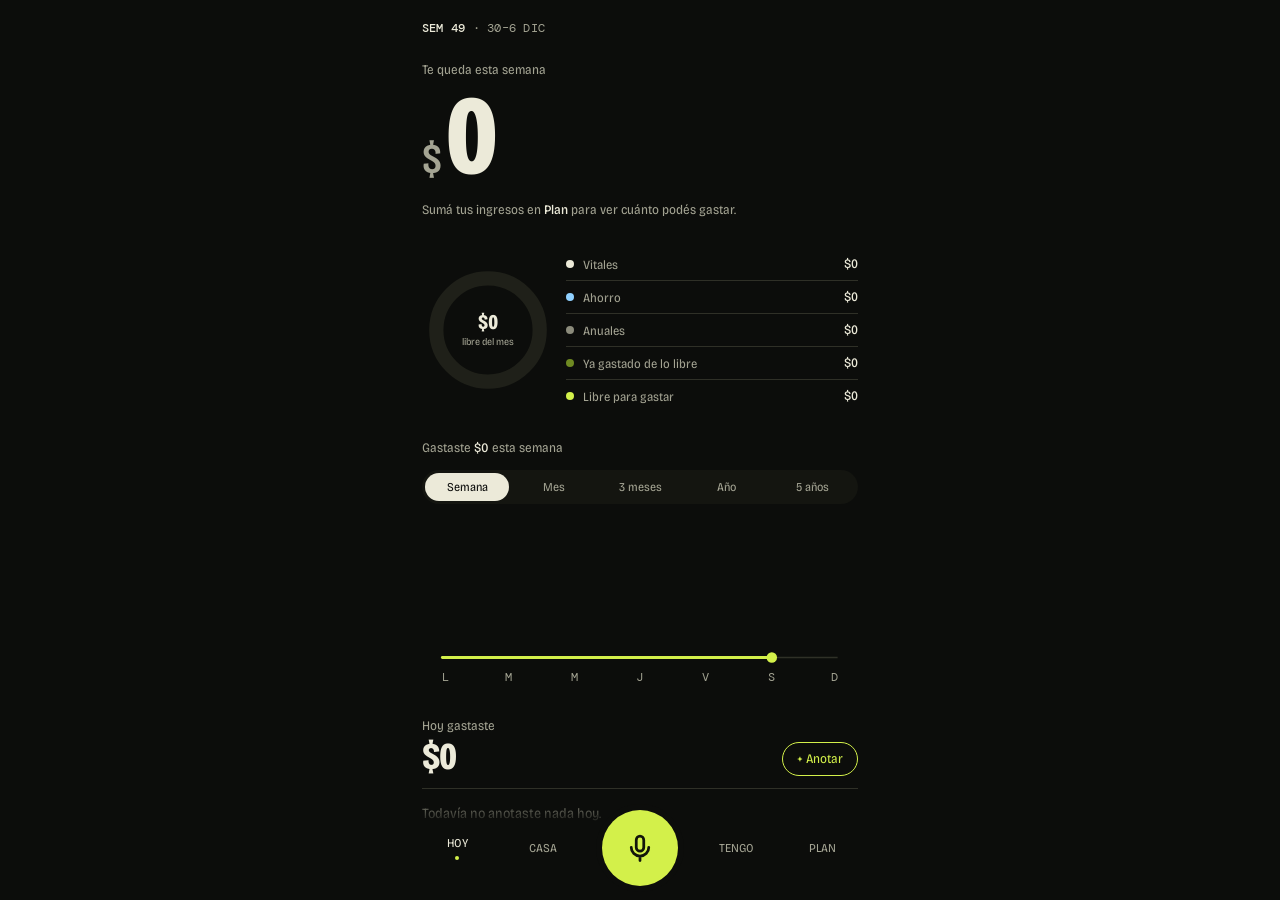
==== commit e684b2da: "Tope v4: ingresos unificados con el Plan, patrimonio neto vivo, torta y ritmo semanal, dictado propi" ====
--- a/index.html
+++ b/index.html
@@ -171,6 +171,29 @@
 #n-view{color:var(--acc);text-transform:uppercase}
 .imp-sel{background:var(--ink2);border:1px solid var(--line);border-radius:10px;padding:9px 8px;font-size:14px;max-width:150px;color-scheme:dark}
 .pane .item{cursor:pointer}
+.pace{margin-top:20px}
+.pace .pt{position:relative;height:12px;background:var(--ink2);border-radius:6px}
+.pace .pf{position:absolute;left:0;top:0;bottom:0;background:var(--bone);border-radius:6px}
+.pace .pf.hot{background:var(--hot)}
+.pace .pm{position:absolute;top:-5px;bottom:-5px;width:2px;background:var(--acc);border-radius:1px}
+.pace .pl{display:flex;justify-content:space-between;font-size:12px;color:var(--mute);margin-top:10px;gap:8px;line-height:1.4}
+.pace .pl b{color:var(--bone);font-weight:500}
+.donutrow{display:flex;align-items:center;gap:12px}
+.donut{position:relative;width:132px;height:132px;flex:none}
+.donut svg{width:100%;height:100%;display:block}
+.donut .dc{position:absolute;inset:0;display:grid;place-content:center;text-align:center;padding:0 22px}
+.donut .dc b{font-weight:800;font-stretch:75%;font-size:21px;letter-spacing:-.02em;line-height:1;white-space:nowrap}
+.donut .dc span{font-size:10px;color:var(--mute);margin-top:3px}
+.legend{flex:1;min-width:0}
+.lg{display:flex;align-items:center;gap:9px;width:100%;padding:8px 0;font-size:12.5px;color:var(--mute);border-top:1px solid var(--line)}
+.lg:first-child{border-top:0}
+.lg .dot2{margin:0;flex:none}.lg span{flex:1;min-width:0}
+.lg b{color:var(--bone);font-weight:500;font-size:13px;font-variant-numeric:tabular-nums;white-space:nowrap}
+.lline{width:100%;height:auto;display:block;touch-action:pan-y;margin-top:6px}
+.micbtn.live{background:var(--acc);color:var(--acc-ink);border-color:var(--acc);animation:pulse 1.2s infinite}
+@keyframes pulse{50%{box-shadow:0 0 0 8px rgba(211,240,74,.2)}}
+.listen{font-size:13px;color:var(--acc);min-height:0;margin-top:8px;line-height:1.4}
+.listen:empty{display:none}
 </style>
 </head>
 <body>
@@ -184,45 +207,43 @@
     <div class="big" id="big"></div>
     <div class="sub" id="sub"></div>
   </div>
+  <div class="pace" id="pace"></div>
+
+  <div class="blk">
+    <div class="donutrow"><div class="donut" id="donut"></div><div class="legend" id="legend"></div></div>
+  </div>
+
+  <div class="blk">
+    <div class="chtot" id="chTot"></div>
+    <div class="rng" id="rng"></div>
+    <div id="line"></div>
+  </div>
 
   <div class="blk">
     <div class="thead"><div><div class="lbl">Hoy gastaste</div><div class="mid" id="tdTot"></div></div><button class="add acc" id="add">+ Anotar</button></div>
     <div id="today" style="margin-top:12px"></div>
     <button class="more" id="tdMore" style="display:none"></button>
   </div>
-
-  <div class="blk">
-    <div class="chtot" id="chTot"></div>
-    <div class="rng" id="rng"></div>
-    <div class="bars" id="bars"></div>
-    <div class="blab mono" id="blab"></div>
-  </div>
-
-  <div class="blk acc" id="pockWrap" style="margin-top:22px">
-    <button class="acc-h" id="pockH"><span>Lo que queda del mes</span><b id="pockSum"></b><em>▾</em></button>
-    <div class="acc-b" id="pockBody"></div>
-  </div>
 </section>
 
 <!-- CASA -->
 <section class="screen" id="s-casa">
   <div class="head mono"><span>La casa</span><span>meta propia</span></div>
   <div class="h2" id="c-title"></div>
+  <div class="sub" id="c-sub"></div>
   <div class="house" id="house"></div>
   <div class="blk"><div class="acc-h" style="cursor:default"><span>Ahorro de este mes</span></div><div id="c-save"></div></div>
   <div class="blk"><div class="acc-h" style="cursor:default"><span>Colchón</span></div><div id="c-cush"></div></div>
-  <div class="blk"><div class="acc-h" style="cursor:default"><span>Cuadrar con tus cuentas</span></div><div id="c-conc"></div></div>
+  <div class="blk"><div class="acc-h" style="cursor:default"><span>¿Está todo anotado?</span></div><div id="c-conc"></div></div>
   <div class="blk"><div class="acc-h" style="cursor:default"><span>Semanas</span></div><div id="c-weeks"></div></div>
 </section>
 
 <!-- TENGO -->
 <section class="screen" id="s-tengo">
   <div class="head mono"><span>Patrimonio</span><button class="mono" id="n-view"></button></div>
-  <div class="hero" style="cursor:default"><div class="lbl">Lo que tenés menos lo que debés</div><div class="nwbig" id="nw-big"></div><div class="sub" id="nw-sub"></div></div>
+  <div class="hero" style="cursor:default"><div class="lbl">Patrimonio neto</div><div class="nwbig" id="nw-big"></div><div class="sub" id="nw-sub"></div></div>
   <svg class="spark" id="nw-spark" viewBox="0 0 300 70"></svg>
-  <div class="blk"><div class="hrow"><h3 class="mono">Tengo</h3></div><div id="nw-a"></div></div>
-  <div class="blk"><div class="hrow"><h3 class="mono">Debo</h3></div><div id="nw-d"></div></div>
-  <button class="btn2 acc" id="nw-add">+ Sumar</button>
+  <div class="blk"><div class="hrow"><h3 class="mono">Qué incluye</h3><button class="add acc" id="nw-add">+ Sumar</button></div><div id="nw-list"></div></div>
 </section>
 
 <!-- PLAN -->
@@ -281,9 +302,11 @@
     <div class="amtrow"><input class="amt" id="amt" inputmode="numeric" placeholder="0" autocomplete="off"><div class="cur" id="cur"><button data-k="ARS" class="on">$</button><button data-k="USD">US$</button></div></div>
     <div class="note" id="conv" style="margin:6px 0 0"></div>
     <div class="descrow"><input class="desc" id="desc" placeholder="¿Qué fue? ej: ypf veinticinco mil" autocomplete="off" enterkeyhint="done"><button class="micbtn" id="eMic" aria-label="Dictar"><svg viewBox="0 0 24 24" fill="none" stroke="currentColor" stroke-width="2.2" stroke-linecap="round"><rect x="9" y="2.5" width="6" height="12" rx="3"/><path d="M5 11.5a7 7 0 0 0 14 0M12 18.5V22"/></svg></button></div>
+    <div class="listen" id="listen"></div>
     <div class="preview" id="preview"></div>
     <div class="lbl2" id="catLbl">Categoría</div>
     <div id="tiles"></div>
+    <div id="rep"></div>
     <div class="dt"><label class="chip" id="dtl"><span id="dtx">Hoy</span><input type="date" id="dt"></label></div>
     <button class="del" id="del" style="display:none">Borrar este movimiento</button>
   </div>
@@ -313,7 +336,7 @@
 <script>
 /* ============ CATEGORÍAS ============ */
 const CATS=[
- ["super","Súper","fv"],["verdu","Verdulería","fv"],["deliv","Delivery","d"],["resto","Salidas","d"],
+ ["super","Súper","fv"],["verdu","Verdulería","fv"],["carne","Carnicería","fv"],["deliv","Delivery","d"],["resto","Salidas","d"],
  ["alq","Alquiler","ff"],["net","Internet","ff"],["cel","Celular","ff"],["hogar","Hogar","fv"],
  ["comb","Nafta","fv"],["auto","Mecánico","fv"],["seg-a","Seguro del auto","ff"],["transp","Transporte","fv"],
  ["masc-c","Mascota","fv"],["masc-v","Veterinaria","fv"],
@@ -330,12 +353,13 @@
 const TY=k=>k==="in"?"i":k==="ah"?"a":"g";
 const isExp=e=>{const k=K(e);return k!=="in"&&k!=="ah"&&e.c!=="cuentas"};
 const GROUPS={
- g:[["Comida",["super","verdu","deliv","resto"]],["Casa",["alq","net","cel","hogar"]],["Auto y transporte",["comb","auto","seg-a","transp"]],["Mascota",["masc-c","masc-v"]],["Salud",["farm","salud"]],["Ropa y cuidado",["ropa","pelu"]],["Ocio y compras",["subs","gym","viaje","curso","regalo","tec"]],["Otros",["otro","imprev","anual","cuentas"]]],
+ g:[["Comida",["super","verdu","carne","deliv","resto"]],["Casa",["alq","net","cel","hogar"]],["Auto y transporte",["comb","auto","seg-a","transp"]],["Mascota",["masc-c","masc-v"]],["Salud",["farm","salud"]],["Ropa y cuidado",["ropa","pelu"]],["Ocio y compras",["subs","gym","viaje","curso","regalo","tec"]],["Otros",["otro","imprev","anual","cuentas"]]],
  i:[["Ingresos",["in-sueldo","in-otro"]]],
  a:[["Ahorro",["ah-inv","ah-imp","ah-casa","ah-vac"]]]};
 const DEFTOP=["super","comb","resto","verdu","deliv","farm","transp","masc-c"];
 const CAPA={ff:"fijo vital",fv:"variable vital",d:"libre",x:"fuera del tope",an:"anual",ah:"ahorro",in:"ingreso"};
 const ICO={
+ meat:'<path d="M15 4.5a5 5 0 0 1 4.5 5c0 3-3 5-5.5 5L10 18.5 7 15.5l4-4c0-2.5 1.5-5.500 4-7z"/><circle cx="5.5" cy="18.5" r="1.4"/>',
  cart:'<circle cx="9" cy="20" r="1.4"/><circle cx="18" cy="20" r="1.4"/><path d="M3 4h2.5l2.2 11h10.6l2-8H6.2"/>',
  apple:'<path d="M12 7.5c-2-2-6-1-6 4 0 5 3 9 6 9s6-4 6-9c0-5-4-6-6-4z"/><path d="M12 7.5c0-2 1-3.5 3-4.5"/>',
  paw:'<circle cx="6.5" cy="10" r="1.8"/><circle cx="11" cy="6.5" r="1.8"/><circle cx="16" cy="7.5" r="1.8"/><circle cx="19" cy="12" r="1.6"/><path d="M12 12c-3 0-5.5 3-5.5 5.2 0 2 2 2.3 5.5 2.3s5.5-.3 5.5-2.3C17.5 15 15 12 12 12z"/>',
@@ -373,11 +397,11 @@
  coin:'<circle cx="12" cy="12" r="8.5"/><path d="M12 7.5v9M9.5 10c0-.9 1-1.5 2.5-1.5s2.5.6 2.5 1.5c0 2-5 1-5 3 0 .9 1 1.5 2.5 1.5s2.5-.6 2.5-1.5"/>'
 };
 const COL={A:"#f2c66d",V:"#c3a2ff",R:"#ff8f7a",S:"#8fd0ff",G:"#9be3a3",P:"#ff9fcf",L:"#d3f04a",M:"#8b8b7b"};
-const CI={super:["cart","A"],verdu:["apple","A"],deliv:["bag","A"],resto:["fork","A"],alq:["key","S"],net:["wifi","S"],cel:["phone","S"],hogar:["home","S"],comb:["fuel","G"],auto:["car","G"],"seg-a":["shield","S"],transp:["bus","G"],"masc-c":["paw","V"],"masc-v":["heart","V"],farm:["pill","R"],salud:["heart","R"],ropa:["shirt","P"],pelu:["scissors","P"],subs:["play","V"],gym:["dumbbell","G"],viaje:["plane","S"],curso:["book","V"],regalo:["gift","P"],tec:["laptop","S"],otro:["dots","M"],imprev:["bolt","R"],anual:["cal","M"],cuentas:["swap","M"],"ah-inv":["trend","L"],"ah-imp":["shield","L"],"ah-casa":["home","L"],"ah-vac":["sun","L"],"in-sueldo":["down","L"],"in-otro":["down","L"]};
+const CI={super:["cart","A"],verdu:["apple","A"],carne:["meat","A"],deliv:["bag","A"],resto:["fork","A"],alq:["key","S"],net:["wifi","S"],cel:["phone","S"],hogar:["home","S"],comb:["fuel","G"],auto:["car","G"],"seg-a":["shield","S"],transp:["bus","G"],"masc-c":["paw","V"],"masc-v":["heart","V"],farm:["pill","R"],salud:["heart","R"],ropa:["shirt","P"],pelu:["scissors","P"],subs:["play","V"],gym:["dumbbell","G"],viaje:["plane","S"],curso:["book","V"],regalo:["gift","P"],tec:["laptop","S"],otro:["dots","M"],imprev:["bolt","R"],anual:["cal","M"],cuentas:["swap","M"],"ah-inv":["trend","L"],"ah-imp":["shield","L"],"ah-casa":["home","L"],"ah-vac":["sun","L"],"in-sueldo":["down","L"],"in-otro":["down","L"]};
 function icoHtml(n,c,sm){return `<span class="ic${sm?" sm":""}" style="--c:${COL[c]||c}"><svg viewBox="0 0 24 24">${ICO[n]||ICO.dots}</svg></span>`}
 function ic(id,sm){const x=CI[id]||["dots","M"];return icoHtml(x[0],x[1],sm)}
 /* patrimonio: id, etiqueta, ícono, color, moneda habitual, 1=es algo que tengo */
-const KINDS=[["cuenta","Cuenta o efectivo","wallet","S","ARS",1],["nexo","Nexo","coin","L","USD",1],["inv","Inversiones","trend","L","USD",1],["acc","Acciones","trend","A","USD",1],["cripto","Cripto","coin","A","USD",1],["auto","Auto","car","G","ARS",1],["inm","Inmueble","home","S","USD",1],["tarj","Tarjeta","card","R","ARS",0],["prest","Préstamo","bank","R","ARS",0],["otro","Otro","dots","M","ARS",1]];
+const KINDS=[["cuenta","Cuenta o efectivo","wallet","S","ARS",1],["nexo","Nexo","coin","L","USD",1],["inv","Inversiones","trend","L","USD",1],["acc","Acciones","trend","A","USD",1],["cripto","Cripto","coin","A","USD",1],["auto","Auto","car","G","ARS",1],["inm","Inmueble","home","S","USD",1],["tarj","Tarjeta","card","R","ARS",0],["prest","Préstamo","bank","R","ARS",0],["otro","Otro","dots","M","ARS",1],["deuda","Otra deuda","dots","R","ARS",0]];
 const fmtU=n=>{const r=Math.round(n);return (r<0?"-":"")+"US$ "+Math.abs(r).toLocaleString("es-AR")};
 const DEF_RULES=`ypf=comb
 shell=comb
@@ -392,10 +416,12 @@
 changomas=super
 super=super
 verdu=verdu
-carnicer=verdu
+carnicer=carne
 panader=verdu
 pan=verdu
 fiambre=verdu
+carne=carne
+pollo=carne
 pro plan=masc-c
 royal canin=masc-c
 balanceado=masc-c
@@ -455,8 +481,9 @@
 /* ============ ESTADO ============ */
 const KEY="tope.v1";
 const nid=()=>Date.now().toString(36)+Math.random().toString(36).slice(2,6);
+const NW_ASOF=()=>{const n=window.__now?new Date(window.__now):new Date();return {d:n.getFullYear()+"-"+String(n.getMonth()+1).padStart(2,"0")+"-"+String(n.getDate()).padStart(2,"0"),ts:Date.now()}};
 const OLDC={"perra-c":"masc-c","perra-v":"masc-v","ropa-e":"ropa","ropa-s":"ropa",juntada:"resto"};
-function fresh(){return {e:[],plan:JSON.parse(JSON.stringify(DEF_PLAN)),rules:DEF_RULES,wkTope:{},checks:[],start:null,nw:{items:[]},nwHist:{},ui:{},v:4}}
+function fresh(){return {e:[],plan:JSON.parse(JSON.stringify(DEF_PLAN)),rules:DEF_RULES,wkTope:{},checks:[],start:null,nw:{items:[]},nwHist:{},ui:{},v:5}}
 function migrate(j){
   const p=j.plan=j.plan||{};
   if(!p.inc){p.inc=[];const add=(name,amt,cur,freq)=>{if(amt>0)p.inc.push({id:nid(),name,amt,cur,freq})};
@@ -467,7 +494,9 @@
   ["sA","sC","bono","otros","anuales","ff","fv","wk","colchonActual","guerra"].forEach(k=>delete p[k]);
   j.e=(j.e||[]).map(e=>{e.c=OLDC[e.c]||e.c;if(!CAT[e.c])e.c="otro";return e});
   j.rules=(j.rules||DEF_RULES).replace(/=(perra-c|perra-v|ropa-e|ropa-s|juntada)\s*$/gm,(m,c)=>"="+OLDC[c]);
-  j.wkTope=j.wkTope||{};j.checks=j.checks||[];j.nw=j.nw||{items:[]};j.nwHist=j.nwHist||{};j.ui=j.ui||{};j.v=4;
+  j.rules=j.rules.replace(/^carnicer=verdu\s*$/gm,"carnicer=carne");if(!/^carne=/m.test(j.rules))j.rules+="\ncarne=carne\npollo=carne";
+  if(j.nw&&j.nw.items&&j.nw.items.length&&!j.nw.asOf)j.nw.asOf=NW_ASOF();
+  j.wkTope=j.wkTope||{};j.checks=j.checks||[];j.nw=j.nw||{items:[]};j.nwHist=j.nwHist||{};j.ui=j.ui||{};j.v=5;
   return j;
 }
 let S=load();
@@ -497,6 +526,8 @@
 /* ============ CÁLCULO ============ */
 const FM={mA:13,m:12,q:4,s:2,a:1};
 const FL={mA:"Cada mes + aguinaldo",m:"Cada mes",q:"Cada 3 meses",s:"Cada 6 meses",a:"Una vez al año"};
+const isExtra=e=>K(e)==="in"&&(e.rep?e.rep==="once":e.c==="in-otro");
+const resetWk=()=>{delete S.wkTope[iso(monday(NOW()))]};
 const toA=(amt,cur)=>cur==="USD"?amt*(S.plan.fx||1):amt;
 function vitBase(kind,est){ // promedio de los últimos 4 meses completos; sin historial, lo que haya
   const now=NOW(),tot=[];
@@ -512,7 +543,8 @@
 function planCalc(){
   const p=S.plan,now=NOW(),mk=iso(now).slice(0,7);
   const anual=p.inc.reduce((a,x)=>a+toA(x.amt,x.cur)*(FM[x.freq]||12),0);
-  const esp=anual/12,ahorro=esp*p.pct/100;
+  const extras=S.e.filter(e=>incM(e)===mk&&isExtra(e)).reduce((a,e)=>a+e.a,0);
+  const esp=anual/12+extras,ahorro=esp*p.pct/100;
   const prov=p.an.reduce((a,x)=>a+toA(x.amt,x.cur)/(Math.max(1,x.years)*12),0);
   const sp=k=>S.e.filter(e=>e.d.slice(0,7)===mk&&K(e)===k).reduce((a,e)=>a+e.a,0);
   const ffS=sp("ff"),fvS=sp("fv"),bF=vitBase("ff",p.ff0),bV=vitBase("fv",p.fv0);
@@ -522,7 +554,7 @@
   const tope=Math.max(libre,0)/(dim/7);
   const base=p.inc.filter(x=>x.freq==="m"||x.freq==="mA").reduce((a,x)=>a+toA(x.amt,x.cur),0);
   return {anual,esp,ahorro,prov,ffS,fvS,ff,fv,libre,tope,base,vit:bF.v+bV.v,bF,bV,ahS:sp("ah"),
-    extras:S.e.filter(e=>incM(e)===mk&&e.c==="in-otro").reduce((a,e)=>a+e.a,0),mk};
+    extras,mk};
 }
 function discIn(a,b){return S.e.filter(e=>e.d>=a&&e.d<=b&&K(e)==="d").reduce((s,e)=>s+e.a,0)}
 function state(){
@@ -542,9 +574,16 @@
   const spentMonth=discIn(first,last),monthCap=c.libre+cIn,monthLeft=monthCap-spentMonth;
   return {c,mon,monI,carry,weeks,spentWeek,tope,left,daysLeft,perDay:left/daysLeft,todayI:iso(now),spentMonth,monthCap,monthLeft};
 }
-const touchPlan=()=>{delete S.wkTope[iso(monday(NOW()))];save();render()};
+const touchPlan=()=>{resetWk();save();render()};
 function weekNum(d){const t=new Date(d);t.setDate(t.getDate()+3);const y=new Date(t.getFullYear(),0,4);return 1+Math.round(((t-y)/864e5-3+((y.getDay()+6)%7))/7)}
 function esc(s){return (s||"").replace(/[&<>"]/g,m=>({"&":"&amp;","<":"&lt;",">":"&gt;",'"':"&quot;"}[m]))}
+
+/* achica el tamaño de letra si el número no entra en el renglón */
+function fitText(el,base){
+  el.style.fontSize=base?base+"px":"";
+  const b=base||parseFloat(getComputedStyle(el).fontSize);let s=b;
+  while(el.scrollWidth>el.clientWidth+1&&s>24){s-=2;el.style.fontSize=s+"px"}
+}
 
 /* ============ PANELES (con el botón "atrás" del celular) ============ */
 const stack=[];let skipPop=0;
@@ -554,7 +593,6 @@
 window.addEventListener("popstate",()=>{if(skipPop){skipPop--;return}const el=stack[stack.length-1];if(el)CLOSERS[el.id](true)});
 
 /* ============ HOY ============ */
-const money=n=>(n<0?"−":"")+"$"+Math.abs(Math.round(n)).toLocaleString("es-AR");
 function rowHtml(e,showDate){
   const c=cat(e.c),pos=K(e)==="in";
   return `<div class="item" data-id="${e.id}"><div class="l">${ic(e.c)}<div style="min-width:0"><div class="t">${esc(e.t||c.f)}</div><div class="c mono">${showDate?fd(e.d)+" · ":""}${e.t?c.f:CAPA[c.k]}${e.cur==="USD"?" · US$ "+e.u:""}</div></div></div><div class="a ${pos?"pos":""}">${pos?"+":""}${fmt(e.a)}</div></div>`;
@@ -564,20 +602,44 @@
   $("h-week").innerHTML=`<b>Sem ${weekNum(sd)}</b> · ${sd.getDate()}–${ed.getDate()} ${MES[ed.getMonth()]}`;
   const big=$("big");big.className="big"+(st.left<0?" neg":"");
   big.innerHTML=`<small>$</small>${(st.left<0?"−":"")+Math.abs(Math.round(st.left)).toLocaleString("es-AR")}`;
-  $("sub").innerHTML=st.c.esp?((st.left<0?`Te pasaste. Arrancás la próxima con <b>${fmt(st.left)}</b>.`:`<b>${fmt(st.perDay)}</b> por día hasta el domingo`)+`<br>(mes: <b>${fmt(st.monthLeft)}</b>)`):"Sumá tus ingresos en <b>Plan</b> para ver cuánto podés gastar.";
+  if($("s-hoy").classList.contains("on"))fitText(big);
+  $("sub").innerHTML=st.c.esp?((st.left<0?`Te pasaste. Arrancás la próxima con <b>${fmt(st.left)}</b>.`:`<b>${fmt(st.perDay)}</b> por día hasta el domingo`)+` · mes: <b>${fmt(st.monthLeft)}</b>`):"Sumá tus ingresos en <b>Plan</b> para ver cuánto podés gastar.";
+  renderPace(st);renderDonut(st);renderChart();
   const td=S.e.filter(e=>e.d===st.todayI).sort((a,b)=>b.ts-a.ts);
   $("tdTot").textContent=fmt(td.filter(isExp).reduce((a,e)=>a+e.a,0));
   const show=S.ui.allToday?td:td.slice(0,4);
   $("today").innerHTML=td.length?show.map(e=>rowHtml(e)).join(""):`<div class="empty">Todavía no anotaste nada hoy.</div>`;
   $("tdMore").style.display=td.length>4?"block":"none";
   $("tdMore").textContent=S.ui.allToday?"Ver menos":`Ver los ${td.length-4} de más`;
-  renderChart();renderPock(st);renderCasa(st);renderPlan(st);renderTengo();drawAcc();
+  renderCasa(st);renderPlan(st);renderTengo();drawAcc();
   if(drill)openDrill(drill);
 }
 
-/* ---- gráfico ---- */
+/* ---- ritmo de la semana: la rayita lima es dónde tendrías que ir hoy ---- */
+function renderPace(st){
+  if(!st.c.esp){$("pace").innerHTML="";return}
+  const budget=Math.max(st.tope+st.carry,0),dow=(NOW().getDay()+6)%7,now=budget*(dow+1)/7,spent=st.spentWeek;
+  const mx=Math.max(budget,spent,1)*1.04,over=spent>now+1;
+  $("pace").innerHTML=`<div class="pt"><i class="pf ${spent>budget?"hot":""}" style="width:${Math.min(spent/mx*100,100)}%"></i><b class="pm" style="left:${Math.min(now/mx*100,99.5)}%"></b></div>
+   <div class="pl"><span>Gastaste <b>${fmt(spent)}</b> de <b>${fmt(budget)}</b></span><span>${over?`Vas <b style="color:var(--hot)">${fmt(spent-now)}</b> por encima del ritmo`:`Vas <b>${fmt(now-spent)}</b> por debajo del ritmo`}</span></div>`;
+}
+
+/* ---- el mes en una torta: lo libre, lo vital, el ahorro y lo anual ---- */
+const DCOL={rest:"#d3f04a",used:"#6f8a22",vit:"#ecead9",ah:"#8fd0ff",an:"#8b8b7b"};
+function renderDonut(st){
+  const c=st.c,cap=Math.max(st.monthCap,0),restante=Math.max(st.monthLeft,0),usado=Math.min(st.spentMonth,cap);
+  const seg=[["vit","Vitales",c.ff+c.fv,DCOL.vit],["ah","Ahorro",c.ahorro,DCOL.ah],["an","Anuales",c.prov,DCOL.an],["libre","Ya gastado de lo libre",usado,DCOL.used],["libre","Libre para gastar",restante,DCOL.rest]];
+  const R=47,C=2*Math.PI*R,tot=seg.reduce((a,s)=>a+Math.max(s[2],0),0);let off=0,arcs="";
+  if(tot>0)seg.forEach(s=>{if(s[2]<=0)return;const len=s[2]/tot*C;arcs+=`<circle cx="60" cy="60" r="${R}" fill="none" stroke="${s[3]}" stroke-width="13" stroke-dasharray="${Math.max(len-1.6,.6)} ${C}" stroke-dashoffset="${-off}" transform="rotate(-90 60 60)"/>`;off+=len});
+  $("donut").innerHTML=`<svg viewBox="0 0 120 120"><circle cx="60" cy="60" r="${R}" fill="none" stroke="#1f2019" stroke-width="13"/>${arcs}</svg><div class="dc"><b style="${st.monthLeft<0?"color:var(--hot)":""}">${fmt(st.monthLeft)}</b><span>libre del mes</span></div>`;
+  fitText($("donut").querySelector("b"),21);
+  $("legend").innerHTML=seg.map(s=>`<button class="lg" data-drill="${s[0]}"><i class="dot2" style="background:${s[3]}"></i><span>${s[1]}</span><b>${fmt(Math.max(s[2],0))}</b></button>`).join("");
+}
+$("legend").onclick=e=>{const b=e.target.closest("[data-drill]");if(b)openDrill(b.dataset.drill)};
+
+/* ---- historial de gastos (línea) ---- */
 const RNG=[["w","Semana"],["m","Mes"],["3","3 meses"],["y","Año"],["5","5 años"]];
-const RNGT={w:"esta semana",m:"este mes","3":"últimos 3 meses",y:"últimos 12 meses","5":"últimos 5 años"};
+const RNGT={w:"esta semana",m:"este mes","3":"en 3 meses",y:"en 12 meses","5":"en 5 años"};
 function series(r){
   const now=NOW(),td=iso(now),out=[];
   const sum=(a,b)=>S.e.filter(e=>e.d>=a&&e.d<=b&&isExp(e)).reduce((s,e)=>s+e.a,0);
@@ -585,37 +647,54 @@
   else if(r==="m"){const y=now.getFullYear(),m=now.getMonth(),n=new Date(y,m+1,0).getDate();
     for(let d=1;d<=n;d++){const di=iso(new Date(y,m,d));out.push({l:(d===1||d%5===0)?String(d):"",v:sum(di,di),t:`${d} ${MES[m]}`,cur:di===td,fut:di>td})}}
   else if(r==="3"){const start=addDays(monday(now),-7*12);
-    for(let i=0;i<13;i++){const a=addDays(start,7*i),b=addDays(a,6);out.push({l:i%3===0?String(a.getDate()):"",v:sum(iso(a),iso(b)),t:`semana del ${a.getDate()} ${MES[a.getMonth()]}`,cur:td>=iso(a)&&td<=iso(b),fut:iso(a)>td})}}
+    for(let i=0;i<13;i++){const a=addDays(start,7*i),b=addDays(a,6);out.push({l:i%3===0?String(a.getDate())+" "+MES[a.getMonth()]:"",v:sum(iso(a),iso(b)),t:`semana del ${a.getDate()} ${MES[a.getMonth()]}`,cur:td>=iso(a)&&td<=iso(b),fut:iso(a)>td})}}
   else if(r==="y"){for(let i=11;i>=0;i--){const dt=new Date(now.getFullYear(),now.getMonth()-i,1);
-    out.push({l:MES[dt.getMonth()][0].toUpperCase(),v:sum(iso(dt),iso(new Date(dt.getFullYear(),dt.getMonth()+1,0))),t:`${MES[dt.getMonth()]} ${dt.getFullYear()}`,cur:i===0})}}
+    out.push({l:MES[dt.getMonth()],v:sum(iso(dt),iso(new Date(dt.getFullYear(),dt.getMonth()+1,0))),t:`${MES[dt.getMonth()]} ${dt.getFullYear()}`,cur:i===0})}}
   else{for(let i=4;i>=0;i--){const yr=now.getFullYear()-i;out.push({l:String(yr),v:sum(yr+"-01-01",yr+"-12-31"),t:String(yr),cur:i===0})}}
   return out;
 }
-let chSeries=[];
-function renderChart(sel){
+const LW=300,LH=118,LPX=14,LTOP=12,LBOT=22;
+let chSeries=[],chLive=[],chScale=null,chTot=0;
+function smooth(p){
+  if(p.length<2)return "";let d=`M${p[0][0].toFixed(1)},${p[0][1].toFixed(1)}`;
+  const cl=y=>Math.min(Math.max(y,LTOP),LH-LBOT);
+  for(let i=0;i<p.length-1;i++){const p0=p[i-1]||p[i],p1=p[i],p2=p[i+1],p3=p[i+2]||p2;
+    d+=` C${(p1[0]+(p2[0]-p0[0])/6).toFixed(1)},${cl(p1[1]+(p2[1]-p0[1])/6).toFixed(1)} ${(p2[0]-(p3[0]-p1[0])/6).toFixed(1)},${cl(p2[1]-(p3[1]-p1[1])/6).toFixed(1)} ${p2[0].toFixed(1)},${p2[1].toFixed(1)}`}
+  return d;
+}
+function renderChart(){
   const r=S.ui.rng||"w";chSeries=series(r);
-  const tot=chSeries.filter(x=>!x.fut).reduce((a,x)=>a+x.v,0),mx=Math.max(...chSeries.map(x=>x.v),1);
+  chLive=chSeries.map((x,i)=>x.fut?-1:i).filter(i=>i>=0);
+  const vals=chSeries.map(x=>x.v);chTot=chLive.reduce((a,i)=>a+vals[i],0);
+  const avg=chLive.length?chTot/chLive.length:0,mx=Math.max(...vals,avg,1)*1.12,n=chSeries.length;
+  const X=i=>LPX+(n>1?i/(n-1):.5)*(LW-2*LPX),Y=v=>LTOP+(LH-LTOP-LBOT)*(1-v/mx);
+  chScale={X,Y,n};
   $("rng").innerHTML=RNG.map(x=>`<button data-r="${x[0]}" class="${x[0]===r?"on":""}">${x[1]}</button>`).join("");
-  $("chTot").innerHTML=sel!=null?`${chSeries[sel].t}: <b>${fmt(chSeries[sel].v)}</b>`:`Gastaste <b>${fmt(tot)}</b> ${RNGT[r]}`;
-  $("bars").innerHTML=chSeries.map((x,i)=>`<i data-i="${i}" class="${x.cur?"cur":""} ${x.fut?"fut":""} ${i===sel?"sel":""}" style="height:${x.v>0?Math.max(x.v/mx*100,3):1}%"></i>`).join("");
-  $("blab").innerHTML=chSeries.map(x=>`<span>${x.l}</span>`).join("");
-}
+  $("chTot").innerHTML=`Gastaste <b>${fmt(chTot)}</b> ${RNGT[r]}`;
+  const pts=chLive.map(i=>[X(i),Y(vals[i])]),base=LH-LBOT;
+  const line=smooth(pts),area=pts.length>1?`${line} L${pts[pts.length-1][0].toFixed(1)},${base} L${pts[0][0].toFixed(1)},${base} Z`:"";
+  const last=pts[pts.length-1];
+  $("line").innerHTML=`<svg id="lsvg" class="lline" viewBox="0 0 ${LW} ${LH}"><defs><linearGradient id="lgr" x1="0" y1="0" x2="0" y2="1"><stop offset="0" stop-color="#d3f04a" stop-opacity=".32"/><stop offset="1" stop-color="#d3f04a" stop-opacity="0"/></linearGradient></defs>
+   <line x1="${LPX}" x2="${LW-LPX}" y1="${base}" y2="${base}" stroke="#2f3027"/>
+   ${avg>0?`<line x1="${LPX}" x2="${LW-LPX}" y1="${Y(avg).toFixed(1)}" y2="${Y(avg).toFixed(1)}" stroke="#8b8b7b" stroke-dasharray="3 4" stroke-width="1"/><text x="${LW-LPX}" y="${(Y(avg)-4).toFixed(1)}" fill="#a4a493" font-size="8.5" text-anchor="end" font-family="Mono,monospace">promedio ${fmt(avg)}</text>`:""}
+   ${area?`<path d="${area}" fill="url(#lgr)"/>`:""}
+   ${line?`<path d="${line}" fill="none" stroke="#d3f04a" stroke-width="2" stroke-linecap="round" stroke-linejoin="round"/>`:""}
+   ${last?`<circle cx="${last[0].toFixed(1)}" cy="${last[1].toFixed(1)}" r="3.6" fill="#d3f04a"/>`:""}
+   <line id="gl" y1="${LTOP}" y2="${base}" stroke="#ecead9" stroke-width="1" opacity="0"/><circle id="gd" r="4" fill="#0c0d0b" stroke="#ecead9" stroke-width="2" opacity="0"/>
+   ${chSeries.map((x,i)=>x.l?`<text x="${X(i).toFixed(1)}" y="${LH-6}" fill="#a4a493" font-size="8.5" font-family="Mono,monospace" text-anchor="${i===0?"start":i===n-1?"end":"middle"}">${x.l}</text>`:"").join("")}</svg>`;
+}
+function pickPoint(e){
+  const sv=$("lsvg");if(!sv||!chScale)return;const rc=sv.getBoundingClientRect(),x=(e.clientX-rc.left)/rc.width*LW;
+  let best=chLive[0],bd=1e9;chLive.forEach(i=>{const d=Math.abs(chScale.X(i)-x);if(d<bd){bd=d;best=i}});
+  if(best==null)return;const p=chSeries[best],px=chScale.X(best),py=chScale.Y(p.v);
+  const gl=$("gl"),gd=$("gd");gl.setAttribute("x1",px);gl.setAttribute("x2",px);gl.setAttribute("opacity",".5");gd.setAttribute("cx",px);gd.setAttribute("cy",py);gd.setAttribute("opacity","1");
+  $("chTot").innerHTML=`${p.t}: <b>${fmt(p.v)}</b>`;
+}
+$("line").addEventListener("pointerdown",pickPoint);
+$("line").addEventListener("pointermove",e=>{if(e.buttons)pickPoint(e)});
 $("rng").onclick=e=>{const b=e.target.closest("[data-r]");if(!b)return;S.ui.rng=b.dataset.r;save();renderChart()};
-$("bars").onclick=e=>{const b=e.target.closest("[data-i]");if(b)renderChart(+b.dataset.i)};
-
-/* ---- lo que queda del mes ---- */
-function renderPock(st){
-  const c=st.c,vitRest=Math.max(c.ff-c.ffS,0)+Math.max(c.fv-c.fvS,0),ahRest=Math.max(c.ahorro-c.ahS,0),libre=Math.max(st.monthLeft,0);
-  const P=[["libre","Libre para gastar",libre,"var(--acc)"],["vit","Vitales por cubrir",vitRest,"var(--bone)"],["ah","Ahorro por apartar",ahRest,"#8fd0ff"],["an","Anuales a apartar",c.prov,"var(--mute)"]];
-  const tot=P.reduce((a,x)=>a+Math.max(x[2],0),0)||1;
-  $("pockSum").innerHTML=`${fmt(libre)} libre`;
-  $("pockBody").innerHTML=`<div class="seg">${P.map(x=>`<i style="flex:${Math.max(x[2],0)/tot} 1 0%;background:${x[3]}"></i>`).join("")}</div>`+
-    P.map(x=>`<button class="row drill" data-drill="${x[0]}"><span><i class="dot2" style="background:${x[3]}"></i>${x[1]}</span><b>${fmt(x[2])} ›</b></button>`).join("")+`<div class="note">Tocá cada renglón para ver qué lo forma.</div>`;
-}
-function drawAcc(){$("pockWrap").classList.toggle("open",!!S.ui.pock);$("calcWrap").classList.toggle("open",!!S.ui.calc)}
-$("pockH").onclick=()=>{S.ui.pock=!S.ui.pock;save();drawAcc()};
+function drawAcc(){$("calcWrap").classList.toggle("open",!!S.ui.calc)}
 $("calcH").onclick=()=>{S.ui.calc=!S.ui.calc;save();drawAcc()};
-$("pockBody").onclick=e=>{const b=e.target.closest("[data-drill]");if(b)openDrill(b.dataset.drill)};
 $("hero").onclick=()=>openDrill("week");
 $("tdMore").onclick=()=>{S.ui.allToday=!S.ui.allToday;save();render()};
 
@@ -711,23 +790,24 @@
 let draft=null;
 const dARS=()=>draft.cur==="USD"?Math.round((draft.amount||0)*(S.plan.fx||1)):(draft.amount||0);
 const curF=()=>draft.cur==="USD"?{cur:"USD",u:draft.amount,fx:S.plan.fx}:{};
-const editDraft=e=>({id:e.id,type:TY(K(e)),amount:e.cur==="USD"?e.u:e.a,cur:e.cur||"ARS",desc:e.t||"",cat:e.c,date:e.d,m:e.m,ts:e.ts,curTouched:true});
+const editDraft=e=>({id:e.id,type:TY(K(e)),amount:e.cur==="USD"?e.u:e.a,cur:e.cur||"ARS",desc:e.t||"",cat:e.c,date:e.d,m:e.m,ts:e.ts,rep:e.rep||"once",curTouched:true});
 function openEntry(d,mode){
   draft=Object.assign({id:null,type:"g",amount:0,cur:"ARS",desc:"",cat:null,date:iso(NOW())},d||{});
-  draft.amtTouched=!!draft.id;draft.userCat=!!draft.id;draft.dateTouched=!!draft.id;draft.more=false;
+  draft.amtTouched=!!draft.id;draft.userCat=!!draft.id;draft.dateTouched=!!draft.id;draft.more=false;draft.repTouched=!!draft.id;draft.rep=draft.rep||"once";
+  stopListen();$("listen").textContent="";
   $("desc").placeholder=mode==="mic"?"Dictá o escribí: ypf veinticinco mil":"¿Qué fue? (opcional)";
   drawEntry();openPane("pEntry");
-  // el foco tiene que darse dentro del toque: si no, Android no abre el teclado (ni su micrófono)
-  const el=mode==="mic"?$("desc"):(!draft.id&&!draft.amount?$("amt"):null);
-  if(el)el.focus({preventScroll:true});
-}
-function closeEntry(fromPop){$("amt").blur();$("desc").blur();draft=null;closePane("pEntry",fromPop)}
+  // todo dentro del toque: si no, Android no abre el teclado ni deja usar el micrófono
+  if(mode==="mic"){if(!startListen())$("desc").focus({preventScroll:true})}
+  else if(!draft.id&&!draft.amount)$("amt").focus({preventScroll:true});
+}
+function closeEntry(fromPop){stopListen();$("amt").blur();$("desc").blur();draft=null;closePane("pEntry",fromPop)}
 function freq(t){const f={};S.e.forEach(e=>{if(TY(K(e))===t)f[e.c]=(f[e.c]||0)+1});return f}
 function drawEntry(){
   $("eType").querySelectorAll("button").forEach(b=>b.classList.toggle("on",b.dataset.t===draft.type));
   $("amt").value=draft.amount?draft.amount.toLocaleString("es-AR"):"";
   $("desc").value=draft.desc||"";
-  drawCur();drawTiles();drawDate();preview();
+  drawCur();drawTiles();drawRep();drawDate();preview();fitText($("amt"),58);
   $("del").style.display=draft.id?"block":"none";
   $("save").textContent=draft.id?"Guardar":"Guardar";
 }
@@ -767,8 +847,8 @@
 }
 function pickCat(id){
   draft.cat=id;draft.userCat=true;if(cat(id).k==="in")draft.m=incM({d:draft.date,c:id});
-  if(draft.amount>0&&!draft.id){saveEntry();return}   // monto + categoría = guardado, un solo toque
-  drawTiles();preview();
+  if(draft.amount>0&&!draft.id&&draft.type!=="i"){saveEntry();return}   // monto + categoría = guardado, un solo toque
+  drawTiles();drawRep();preview();
   if(!draft.amount&&!draft.id)$("amt").focus({preventScroll:true});
 }
 $("tiles").onclick=e=>{
@@ -785,19 +865,45 @@
 $("amt").addEventListener("input",()=>{
   draft.amtTouched=true;
   const d=$("amt").value.replace(/[^\d]/g,"");draft.amount=d?parseInt(d,10):0;
-  $("amt").value=draft.amount?draft.amount.toLocaleString("es-AR"):"";preview()});
+  $("amt").value=draft.amount?draft.amount.toLocaleString("es-AR"):"";fitText($("amt"),58);preview()});
 $("desc").addEventListener("input",()=>{
   draft.desc=$("desc").value;
   const t=parseSpoken(draft.desc);
   if(!draft.curTouched&&draft.type==="g"){draft.cur=t.cur;drawCur()}
-  if(!draft.amtTouched){draft.amount=t.amount||0;$("amt").value=t.amount?t.amount.toLocaleString("es-AR"):""}
+  if(!draft.amtTouched){draft.amount=t.amount||0;$("amt").value=t.amount?t.amount.toLocaleString("es-AR"):"";fitText($("amt"),58)}
   if(!draft.dateTouched){draft.date=t.date;drawDate()}
   const g=guessCat(draft.desc);
   if(g&&TY(cat(g).k)===draft.type){draft.sug=g;if(!draft.userCat)draft.cat=g}
   else if(!draft.userCat){draft.sug=null;draft.cat=null}
-  drawTiles();preview()});
+  drawTiles();drawRep();preview()});
 $("dt").addEventListener("change",()=>{if(!$("dt").value)return;draft.date=$("dt").value;draft.dateTouched=true;if(cat(draft.cat||"otro").k==="in")draft.m=incM({d:draft.date,c:draft.cat});drawDate();preview()});
-$("eMic").onclick=()=>$("desc").focus({preventScroll:true});
+$("eMic").onclick=()=>{if(listening){stopListen();return}if(!startListen())$("desc").focus({preventScroll:true})};
+const REPS=[["once","Una sola vez"],["m","Cada mes"],["mA","Cada mes + aguinaldo"],["q","Cada 3 meses"],["s","Cada 6 meses"],["a","Una vez al año"]];
+function drawRep(){
+  const w=$("rep");if(draft.type!=="i"){w.innerHTML="";return}
+  if(!draft.repTouched)draft.rep=draft.cat==="in-sueldo"?"m":"once";
+  w.innerHTML=`<div class="lbl2">¿Se repite?</div><div class="chips">${REPS.map(r=>`<button class="chip ${draft.rep===r[0]?"on":""}" data-rep="${r[0]}">${r[1]}</button>`).join("")}</div><div class="note">${draft.rep==="once"?"Suma solo a este mes.":"Queda sumado a tus ingresos del Plan."}</div>`;
+}
+$("rep").onclick=e=>{const b=e.target.closest("[data-rep]");if(!b||!draft)return;draft.rep=b.dataset.rep;draft.repTouched=true;drawRep()};
+
+/* ---- dictado propio (Chrome) ---- */
+const SR=window.SpeechRecognition||window.webkitSpeechRecognition;
+let rec=null,listening=false;
+function stopListen(){if(rec){const r=rec;rec=null;try{r.onend=r.onerror=r.onresult=null;r.abort()}catch(e){}}listening=false;$("eMic").classList.remove("live")}
+function startListen(){
+  if(!SR)return false;stopListen();
+  try{
+    const r=rec=new SR();r.lang="es-AR";r.interimResults=true;r.continuous=false;r.maxAlternatives=1;
+    r.onstart=()=>{listening=true;$("eMic").classList.add("live");$("listen").textContent="Escuchando… decí el gasto"};
+    r.onresult=ev=>{let t="";for(const x of ev.results)t+=x[0].transcript;$("desc").value=t;$("desc").dispatchEvent(new Event("input"))};
+    r.onerror=ev=>{
+      const M={"not-allowed":"Chrome no me dejó usar el micrófono. Tocá el candado de la barra de direcciones y permitilo.","service-not-allowed":"Este teléfono no deja usar el dictado desde la app.","network":"No pude conectar con el servicio de voz. ¿Hay señal?","no-speech":"No te escuché. Tocá el micrófono y probá de nuevo.","audio-capture":"No encuentro el micrófono del teléfono.","aborted":""};
+      stopListen();try{$("desc").focus({preventScroll:true})}catch(e){}$("listen").textContent=(ev.error in M?M[ev.error]:"No pude usar el micrófono ("+ev.error+").")+(ev.error==="no-speech"||ev.error==="aborted"?"":" Escribilo, o usá el micrófono del teclado.");
+    };
+    r.onend=()=>{if(rec===r){stopListen();if($("listen").textContent.startsWith("Escuchando"))$("listen").textContent=""}};
+    r.start();return true;
+  }catch(e){stopListen();return false}
+}
 $("eX").onclick=()=>closeEntry();
 $("save").onclick=()=>saveEntry();
 function saveEntry(){
@@ -811,17 +917,19 @@
   if(!draft.amtTouched&&!draft.id){const t=parseSpoken(desc);if(t.amount===draft.amount&&t.desc)desc=t.desc}
   const old=draft.id?S.e.find(x=>x.id===draft.id):null,prev=old?{...old}:null;
   const rec={id:draft.id||nid(),d:draft.date,a:dARS(),...curF(),c:draft.cat,t:desc,ts:old?old.ts:Date.now()};
-  if(cat(draft.cat).k==="in")rec.m=draft.m||incM(rec);
+  if(cat(draft.cat).k==="in"){rec.m=draft.m||incM(rec);rec.rep=draft.rep||"once";
+    if(rec.rep!=="once"){const nm=desc||cat(rec.c).l,n=norm(nm),v={name:nm,amt:draft.amount,cur:draft.cur,freq:rec.rep},it=S.plan.inc.find(x=>norm(x.name)===n);if(it)Object.assign(it,v);else S.plan.inc.push({id:nid(),...v})}
+    resetWk()}
   if(old)S.e[S.e.indexOf(old)]=rec;else S.e.push(rec);
   if(desc&&draft.cat!==guessCat(desc))learn(desc,draft.cat);
   save();closeEntry();render();
   const left=state().left,k=cat(rec.c).k;
-  toast(k==="d"?`Anotado · te quedan ${fmt(left)} esta semana`:"Anotado",{label:"Deshacer",fn:()=>{S.e=S.e.filter(x=>x.id!==rec.id);if(prev)S.e.push(prev);save();render()}});
+  toast(k==="d"?`Anotado · te quedan ${fmt(left)} esta semana`:(k==="in"&&rec.rep!=="once"?"Anotado y sumado a tus ingresos del Plan":"Anotado"),{label:"Deshacer",fn:()=>{S.e=S.e.filter(x=>x.id!==rec.id);if(prev)S.e.push(prev);if(k==="in")resetWk();save();render()}});
 }
 $("del").onclick=()=>{
   const old=S.e.find(x=>x.id===draft.id);if(!old)return;
-  S.e=S.e.filter(x=>x.id!==old.id);save();closeEntry();render();
-  toast("Borrado",{label:"Deshacer",fn:()=>{S.e.push(old);save();render()}});
+  S.e=S.e.filter(x=>x.id!==old.id);if(K(old)==="in")resetWk();save();closeEntry();render();
+  toast("Borrado",{label:"Deshacer",fn:()=>{S.e.push(old);if(K(old)==="in")resetWk();save();render()}});
 };
 $("add").onclick=()=>openEntry({},"num");
 $("mic").onclick=()=>openEntry({},"mic");
@@ -866,7 +974,19 @@
   $("house").innerHTML=svg;
   const pctStr=cp.pct.toLocaleString("es-AR",{minimumFractionDigits:cp.pct<10?1:0,maximumFractionDigits:1});
   $("c-title").innerHTML=`${pctStr}%<br>de la casa`;
-  const c=st.c,posible=c.base+c.extras-(c.esp-c.ahorro);
+  const c=st.c,posible=c.base-(c.esp-c.extras)+c.ahorro-c.extras*(S.plan.pct/100);
+  const fx=S.plan.fx||1500,faltaUSD=Math.max(cp.meta-cp.usd,0),porMes={};
+  S.e.filter(e=>e.c==="ah-casa").forEach(e=>{const k=e.d.slice(0,7);porMes[k]=(porMes[k]||0)+e.a});
+  const ks=Object.keys(porMes).sort().slice(-3);
+  let rateUSD=ks.length?ks.reduce((a,k)=>a+porMes[k],0)/ks.length/fx:0,basis="lo que venís apartando";
+  if(!rateUSD){rateUSD=c.ahorro/fx;basis="tu objetivo de ahorro"}
+  let plazo="";
+  if(faltaUSD<=0)plazo="<b>Ya llegaste a la meta.</b>";
+  else if(rateUSD<=0)plazo="Sumá tus ingresos en Plan y anotá lo que apartás para calcular el plazo.";
+  else{const m=Math.ceil(faltaUSD/rateUSD);
+    if(m>1200)plazo=`A este ritmo faltan más de 100 años. Hay que subir lo que apartás.`;
+    else{const y=Math.floor(m/12),mm=m%12;plazo=`A este ritmo (${fmtU(rateUSD)} por mes, según ${basis}) faltan <b>${y?y+(y>1?" años":" año"):""}${y&&mm?" y ":""}${mm?mm+(mm>1?" meses":" mes"):""}</b>.`}}
+  $("c-sub").innerHTML=`Llevás <b>${fmtU(cp.usd)}</b> de <b>${fmtU(cp.meta)}</b>. ${plazo}`;
   $("c-save").innerHTML=`
    <div class="row"><span>Ahorro posible este mes</span><b>${fmt(Math.max(posible,0))}</b></div>
    <div class="row"><span>Anotado como ahorro</span><b>${fmt(c.ahS)}</b></div>
@@ -876,9 +996,9 @@
   const obj=6*c.vit,act=liquid();
   $("c-cush").innerHTML=c.vit?`<div class="row"><span>Gastos vitales por mes</span><b>${fmt(c.vit)}</b></div><div class="row"><span>Objetivo, 6 meses</span><b>${fmt(obj)}</b></div><div class="row"><span>Lo que tenés en cuentas</span><b>${fmt(act)}</b></div><div class="meter"><i style="width:${Math.min(100,act/Math.max(obj,1)*100)}%"></i></div>${act?`<div class="row"><span>Cubre</span><b>${(act/c.vit).toFixed(1)} meses</b></div>`:`<div class="note">Cargá tus cuentas en Tengo y se calcula solo.</div>`}`:`<div class="note">Aparece cuando tengas algunos gastos vitales anotados.</div>`;
   const prev=S.checks[S.checks.length-1];
-  if(!window.__pend)$("c-conc").innerHTML=`<div class="note" style="margin:0 0 10px">${prev?`La última vez cuadraste el ${prev.d.split("-").reverse().join("/")} con ${fmt(prev.bal)}. `:""}Poné cuánta plata hay hoy entre todas tus cuentas y la app te dice si lo que anotaste cierra.</div>
-   <div class="fld" style="border-top:0;padding:0"><span>Plata total hoy</span><input id="c-bal" inputmode="numeric" placeholder="${liquid()?fmt(liquid()):"$"}"></div>
-   <button class="btn2 acc" id="concGo">Cuadrar</button>`;
+  if(!window.__pend)$("c-conc").innerHTML=`<div class="note" style="margin:0 0 10px">${prev?`La última vez lo revisaste el ${prev.d.split("-").reverse().join("/")}, con ${fmt(prev.bal)}. `:""}Contá cuánta plata tenés hoy entre todas tus cuentas y te digo si falta anotar algo.</div>
+   <div class="fld" style="border-top:0;padding:0"><span>Plata que tenés hoy</span><input id="c-bal" inputmode="numeric" placeholder="${liquid()?fmt(liquid()):"$"}"></div>
+   <button class="btn2 acc" id="concGo">Revisar</button>`;
   const rows=[...st.weeks].reverse().slice(0,8).map(w=>`<div class="wk mono"><span>${fromIso(w.w).getDate()} ${MES[fromIso(w.w).getMonth()]}</span><span>${fmt(w.sp)} de ${fmt(w.t)}</span></div>`).join("");
   $("c-weeks").innerHTML=rows||`<div class="empty" style="border:0;padding-left:0">Cuando cierre la primera semana aparece acá.</div>`;
 }
@@ -886,23 +1006,23 @@
 document.addEventListener("click",e=>{
   if(e.target.id==="concGo"){
     const bal=parseInt(($("c-bal").value||"").replace(/[^\d]/g,""),10);
-    if(!bal){toast("Poné cuánta plata hay hoy en las cuentas.");return}
+    if(!bal){toast("Poné cuánta plata tenés hoy.");return}
     const hoy=iso(NOW()),prev=S.checks[S.checks.length-1];
-    if(!prev){S.checks.push({d:hoy,bal});save();render();toast("Listo. Ese es el punto de partida.");return}
+    if(!prev){S.checks.push({d:hoy,bal});save();render();toast("Listo, ese es el punto de partida.");return}
     const n=netSince(prev.d),esperado=prev.bal+n.inc-n.out,diff=bal-esperado;
     window.__pend={d:hoy,bal,diff,esperado};
-    const head=`<div class="row"><span>La app esperaba</span><b>${fmt(esperado)}</b></div><div class="row"><span>Tenés</span><b>${fmt(bal)}</b></div>`;
-    $("c-conc").innerHTML=Math.abs(diff)<1000?head+`<div class="note">Cuadra.</div><button class="btn2 acc" id="concOk">Guardar este punto</button>`
-      :diff<0?head+`<div class="row"><span>Falta anotar</span><b style="color:var(--hot)">${fmt(-diff)}</b></div><button class="btn2 acc" id="concGasto">Anotarlo como gasto sin detalle</button><button class="btn2" id="concOk">Guardar sin anotar</button>`
-      :head+`<div class="row"><span>Sobran</span><b>${fmt(diff)}</b></div><button class="btn2 acc" id="concIng">Anotarlo como otro ingreso</button><button class="btn2" id="concOk">Guardar sin anotar</button>`;
+    const head=`<div class="row"><span>Según lo que anotaste, tendrías</span><b>${fmt(esperado)}</b></div><div class="row"><span>Tenés</span><b>${fmt(bal)}</b></div>`;
+    $("c-conc").innerHTML=Math.abs(diff)<1000?head+`<div class="note">Está todo anotado.</div><button class="btn2 acc" id="concOk">Listo</button>`
+      :diff<0?head+`<div class="row"><span>Falta anotar</span><b style="color:var(--hot)">${fmt(-diff)}</b></div><button class="btn2 acc" id="concGasto">Anotarlo como gasto sin detalle</button><button class="btn2" id="concOk">Dejarlo así</button>`
+      :head+`<div class="row"><span>Tenés de más</span><b>${fmt(diff)}</b></div><button class="btn2 acc" id="concIng">Anotarlo como otro ingreso</button><button class="btn2" id="concOk">Dejarlo así</button>`;
     return;
   }
   const P=window.__pend;if(!P)return;
-  const add=(c,t)=>S.e.push({id:nid(),d:P.d,a:Math.abs(P.diff),c,t,ts:Date.now()});
-  if(e.target.id==="concGasto")add("otro","Gasto sin detalle (al cuadrar)");
-  else if(e.target.id==="concIng")add("in-otro","Ingreso sin detalle (al cuadrar)");
+  const add=(c,t)=>{S.e.push({id:nid(),d:P.d,a:Math.abs(P.diff),c,t,ts:Date.now(),...(c==="in-otro"?{rep:"once"}:{})});if(c==="in-otro")resetWk()};
+  if(e.target.id==="concGasto")add("otro","Gasto sin detalle");
+  else if(e.target.id==="concIng")add("in-otro","Ingreso sin detalle");
   else if(e.target.id!=="concOk")return;
-  S.checks.push({d:P.d,bal:P.bal});window.__pend=null;save();render();toast("Cuadrado.");
+  S.checks.push({d:P.d,bal:P.bal});window.__pend=null;save();render();toast("Listo.");
 });
 
 /* ============ FORMULARIO GENÉRICO ============ */
@@ -992,25 +1112,30 @@
 
 /* ============ PATRIMONIO ============ */
 const toARS=it=>it.cur==="USD"?it.amt*(S.plan.fx||1):it.amt;
-function nwTotals(){let a=0,d=0;S.nw.items.forEach(it=>{if(it.off)return;const v=toARS(it);it.debt?d+=v:a+=v});return{a,d,net:a-d}}
+function nwTotals(){let a=0,d=0;S.nw.items.forEach(it=>{if(it.off)return;const v=toARS(it);it.debt?d+=v:a+=v});const mv=S.nw.items.length?moved():0;return{a,d,mv,net:a-d+mv}}
 function snapNW(){
   if(!S.nw.items.length)return;
   const t=nwTotals(),mk=monthKey(NOW()),h=S.nwHist[mk];
   if(!h||Math.round(h.ars)!==Math.round(t.net)){S.nwHist[mk]={ars:t.net,usd:t.net/(S.plan.fx||1)};save()}
 }
 const QK=[["Mercado Pago","cuenta"],["Nexo","nexo"],["Acciones","acc"],["Auto","auto"]];
+function moved(){ // lo que anotaste (ingresos menos gastos) desde la última vez que tocaste tus cuentas
+  const a=S.nw.asOf;if(!a)return 0;
+  return S.e.filter(e=>e.d>=a.d&&e.ts>=a.ts&&e.c!=="cuentas"&&K(e)!=="ah").reduce((s,e)=>s+(K(e)==="in"?e.a:-e.a),0);
+}
 function renderTengo(){
   const t=nwTotals(),fx=S.plan.fx||1,usd=S.nwView==="USD";
   snapNW();
   const val=usd?t.net/fx:t.net;
   $("nw-big").innerHTML=`<small>${usd?"US$":"$"}</small>${(val<0?"−":"")+Math.abs(Math.round(val)).toLocaleString("es-AR")}`;
+  fitText($("nw-big"));
   $("n-view").textContent=usd?"ver en pesos":"ver en US$";
-  $("nw-sub").innerHTML=S.nw.items.length?`<b>${usd?fmt(t.net):fmtU(t.net/fx)}</b> · dólar a ${fmt(fx)}<br>Tengo <b>${fmt(t.a)}</b> · Debo <b>${fmt(t.d)}</b>`:`Sumá lo que tenés y lo que debés.`;
+  const mv=t.mv;
+  $("nw-sub").innerHTML=S.nw.items.length?`<b>${usd?fmt(t.net):fmtU(t.net/fx)}</b> · dólar a ${fmt(fx)}${mv?`<br>Incluye <b>${mv>0?"+":"−"}${fmt(Math.abs(mv))}</b> de lo que anotaste desde el ${fd(S.nw.asOf.d)}`:""}`:`Sumá tus cuentas, inversiones y deudas para ver cuánto valés.`;
   const row=it=>{const k=KINDS.find(x=>x[0]===it.kind)||KINDS[9];
-    return `<div class="item" data-nw="${it.id}" style="${it.off?"opacity:.45":""}"><div class="l">${icoHtml(k[2],k[3])}<div><div class="t">${esc(it.name||k[1])}</div><div class="c mono">${k[1]}${it.off?" · no cuenta":""}</div></div></div><div class="a">${it.cur==="USD"?fmtU(it.amt):fmt(it.amt)}${it.cur==="USD"?`<small>${fmt(it.amt*fx)}</small>`:""}</div></div>`};
-  const A=S.nw.items.filter(i=>!i.debt),D=S.nw.items.filter(i=>i.debt);
-  $("nw-a").innerHTML=A.length?A.map(row).join(""):`<div class="quick" style="margin:0 0 6px">${QK.map((q,i)=>{const k=KINDS.find(x=>x[0]===q[1]);return `<button class="chip" data-q="${i}">${icoHtml(k[2],k[3],1)}${q[0]}</button>`}).join("")}</div>`;
-  $("nw-d").innerHTML=D.length?D.map(row).join(""):`<div class="empty">Nada.</div>`;
+    return `<div class="item" data-nw="${it.id}" style="${it.off?"opacity:.45":""}"><div class="l">${icoHtml(k[2],k[3])}<div><div class="t">${esc(it.name||k[1])}</div><div class="c mono">${k[1]}${it.off?" · no cuenta":""}</div></div></div><div class="a" ${it.debt?'style="color:var(--hot)"':""}>${it.debt?"−":""}${it.cur==="USD"?fmtU(it.amt):fmt(it.amt)}${it.cur==="USD"?`<small>${fmt(it.amt*fx)}</small>`:""}</div></div>`};
+  const L=[...S.nw.items.filter(i=>!i.debt),...S.nw.items.filter(i=>i.debt)];
+  $("nw-list").innerHTML=L.length?L.map(row).join(""):`<div class="quick" style="margin:0 0 6px">${QK.map((q,i)=>{const k=KINDS.find(x=>x[0]===q[1]);return `<button class="chip" data-q="${i}">${icoHtml(k[2],k[3],1)}${q[0]}</button>`}).join("")}</div>`;
   const ks=Object.keys(S.nwHist).sort(),sp=$("nw-spark");
   if(ks.length>=2){
     const vs=ks.map(k=>usd?S.nwHist[k].usd:S.nwHist[k].ars),mn=Math.min(...vs),r=(Math.max(...vs)-mn)||1;
@@ -1022,22 +1147,20 @@
 const kindsFor=debt=>KINDS.filter(k=>debt?(!k[5]||k[0]==="otro"):!!k[5]);
 function openItem(it,preset){
   const k0=preset?KINDS.find(x=>x[0]===preset.kind):null;
-  openForm({title:it?"Editar":"Sumar",
+  openForm({title:it?"Editar":"Sumar a tu patrimonio",
     v:it?{...it}:{id:null,name:preset?preset.name:"",kind:preset?preset.kind:"cuenta",debt:k0?!k0[5]:false,cur:k0?k0[4]:"ARS",amt:0,off:false},
     fields:[
-      {t:"chips",k:"debt",label:"Es algo que…",opts:[[false,"Tengo"],[true,"Debo"]]},
       {t:"money",k:"amt",cur:"cur"},
-      {t:"text",k:"name",ph:"Nombre. Ej: Mercado Pago"},
-      {t:"chips",k:"kind",label:"Tipo",opts:v=>kindsFor(v.debt).map(k=>[k[0],k[1],k[2],k[3]])},
+      {t:"text",k:"name",ph:"Nombre. Ej: Mercado Pago, Visa, préstamo del auto"},
+      {t:"chips",k:"kind",label:"Qué es",opts:()=>KINDS.map(k=>[k[0],k[1]+(k[5]?"":" (resta)"),k[2],k[3]])},
       {t:"chips",k:"off",label:"En el total",opts:[[false,"Cuenta en el total"],[true,"No cuenta"]]}],
     ok:v=>v.amt>0,
     change:(v,k)=>{
-      if(k==="debt"&&!kindsFor(v.debt).some(x=>x[0]===v.kind))v.kind=kindsFor(v.debt)[0][0];
-      if(k==="kind"&&!v.amt){const kk=KINDS.find(x=>x[0]===v.kind);if(kk)v.cur=kk[4]}},
+      if(k==="kind"){const kk=KINDS.find(x=>x[0]===v.kind);if(kk){v.debt=!kk[5];if(!v.amt)v.cur=kk[4]}}},
     save:v=>{const k=KINDS.find(x=>x[0]===v.kind)||KINDS[9];
       const n={id:v.id||nid(),name:(v.name||"").trim()||k[1],kind:v.kind,debt:v.debt,cur:v.cur,amt:v.amt,off:!!v.off};
-      const i=S.nw.items.findIndex(x=>x.id===n.id);i>=0?S.nw.items[i]=n:S.nw.items.push(n);save();render();toast("Guardado.")},
-    del:it?()=>{const old=it;S.nw.items=S.nw.items.filter(x=>x.id!==it.id);save();render();toast("Borrado",{label:"Deshacer",fn:()=>{S.nw.items.push(old);save();render()}})}:null});
+      const i=S.nw.items.findIndex(x=>x.id===n.id);i>=0?S.nw.items[i]=n:S.nw.items.push(n);S.nw.asOf=NW_ASOF();save();render();toast("Guardado.")},
+    del:it?()=>{const old=it;S.nw.items=S.nw.items.filter(x=>x.id!==it.id);S.nw.asOf=NW_ASOF();save();render();toast("Borrado",{label:"Deshacer",fn:()=>{S.nw.items.push(old);S.nw.asOf=NW_ASOF();save();render()}})}:null});
 }
 $("s-tengo").addEventListener("click",e=>{
   const q=e.target.closest("[data-q]");
